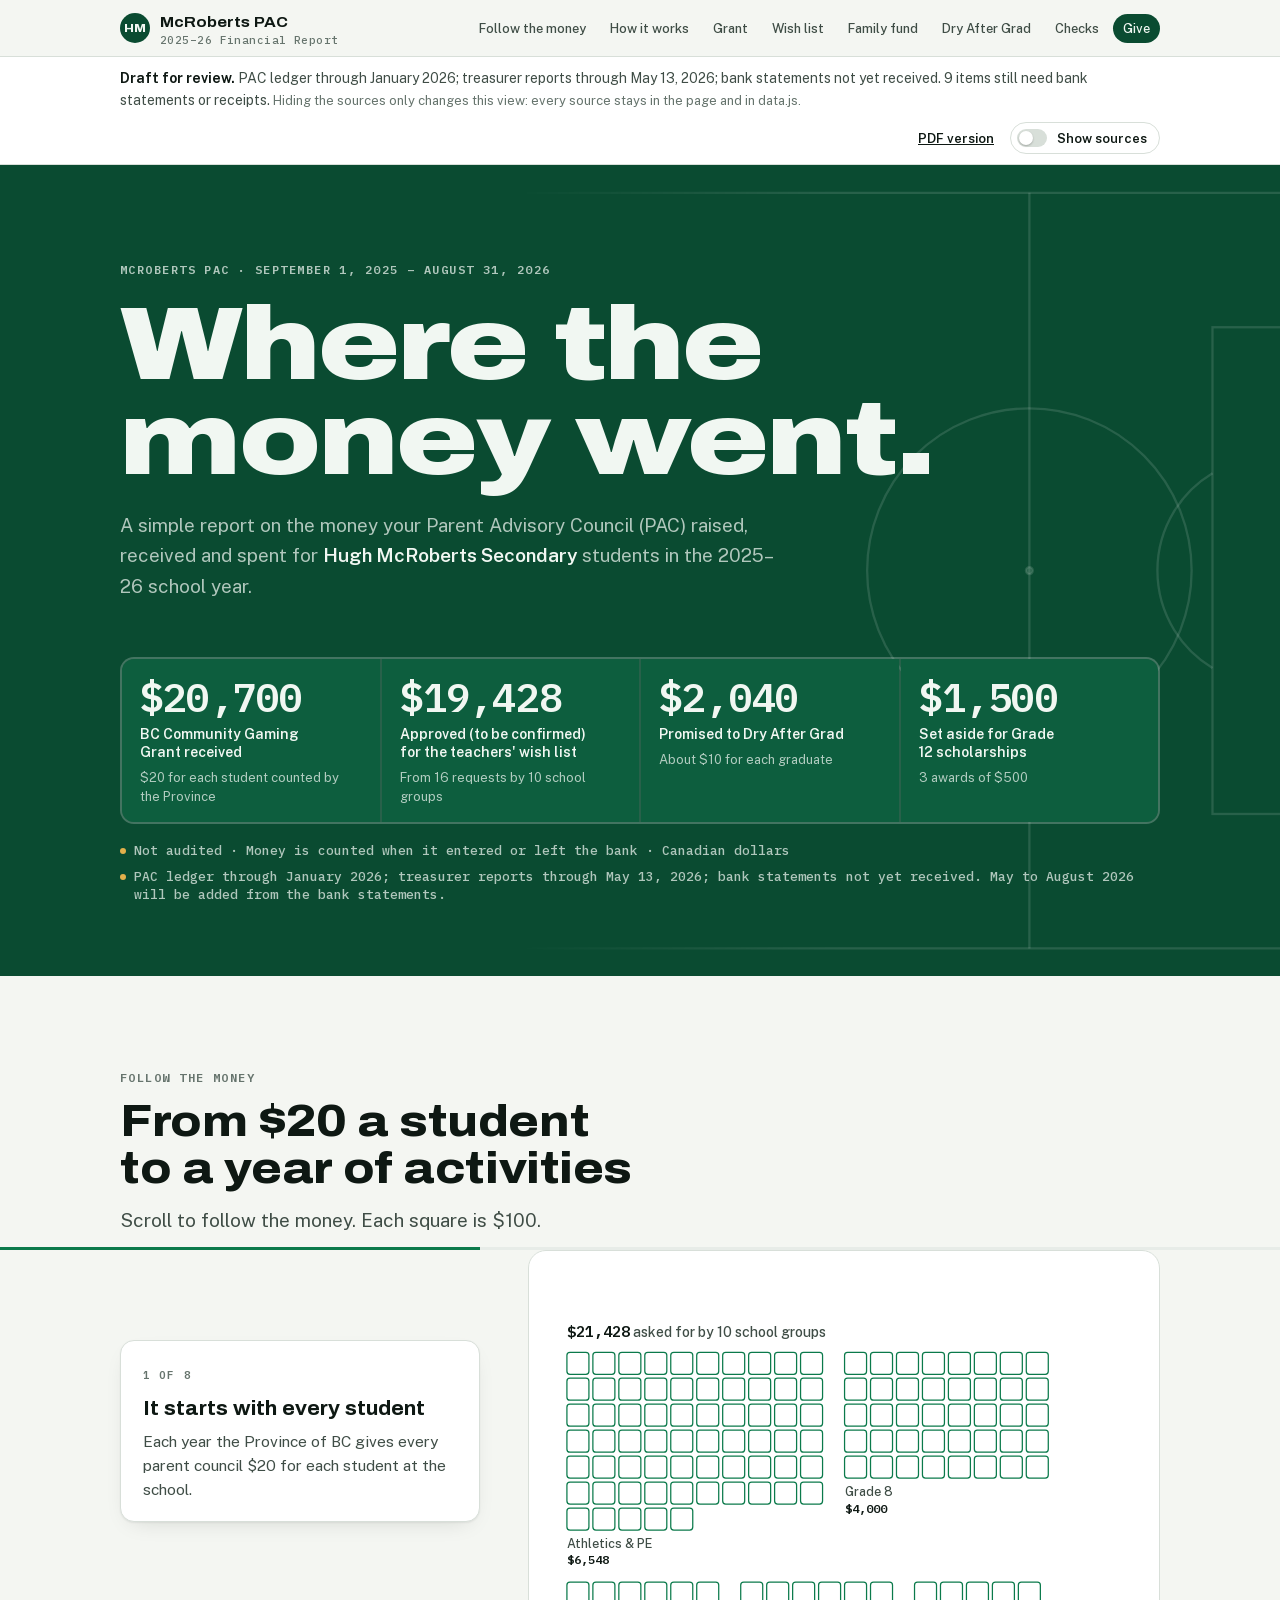
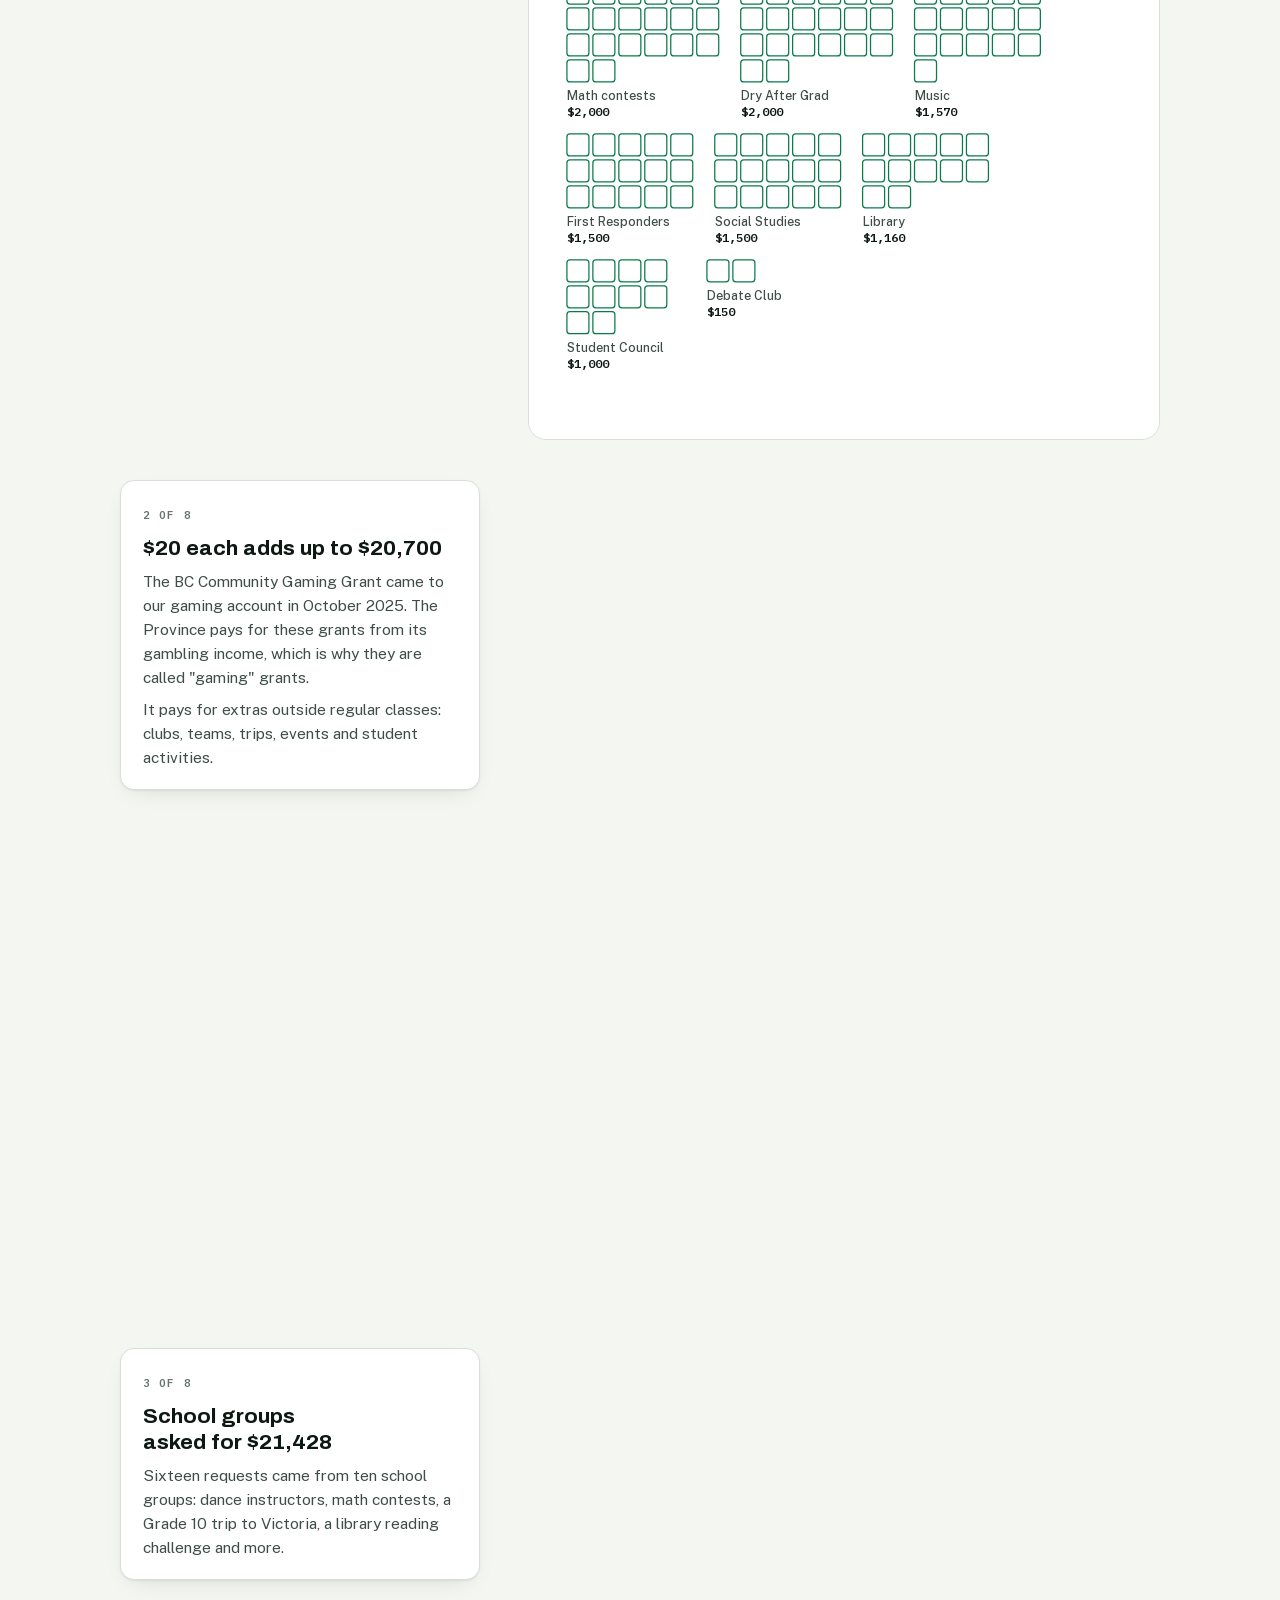
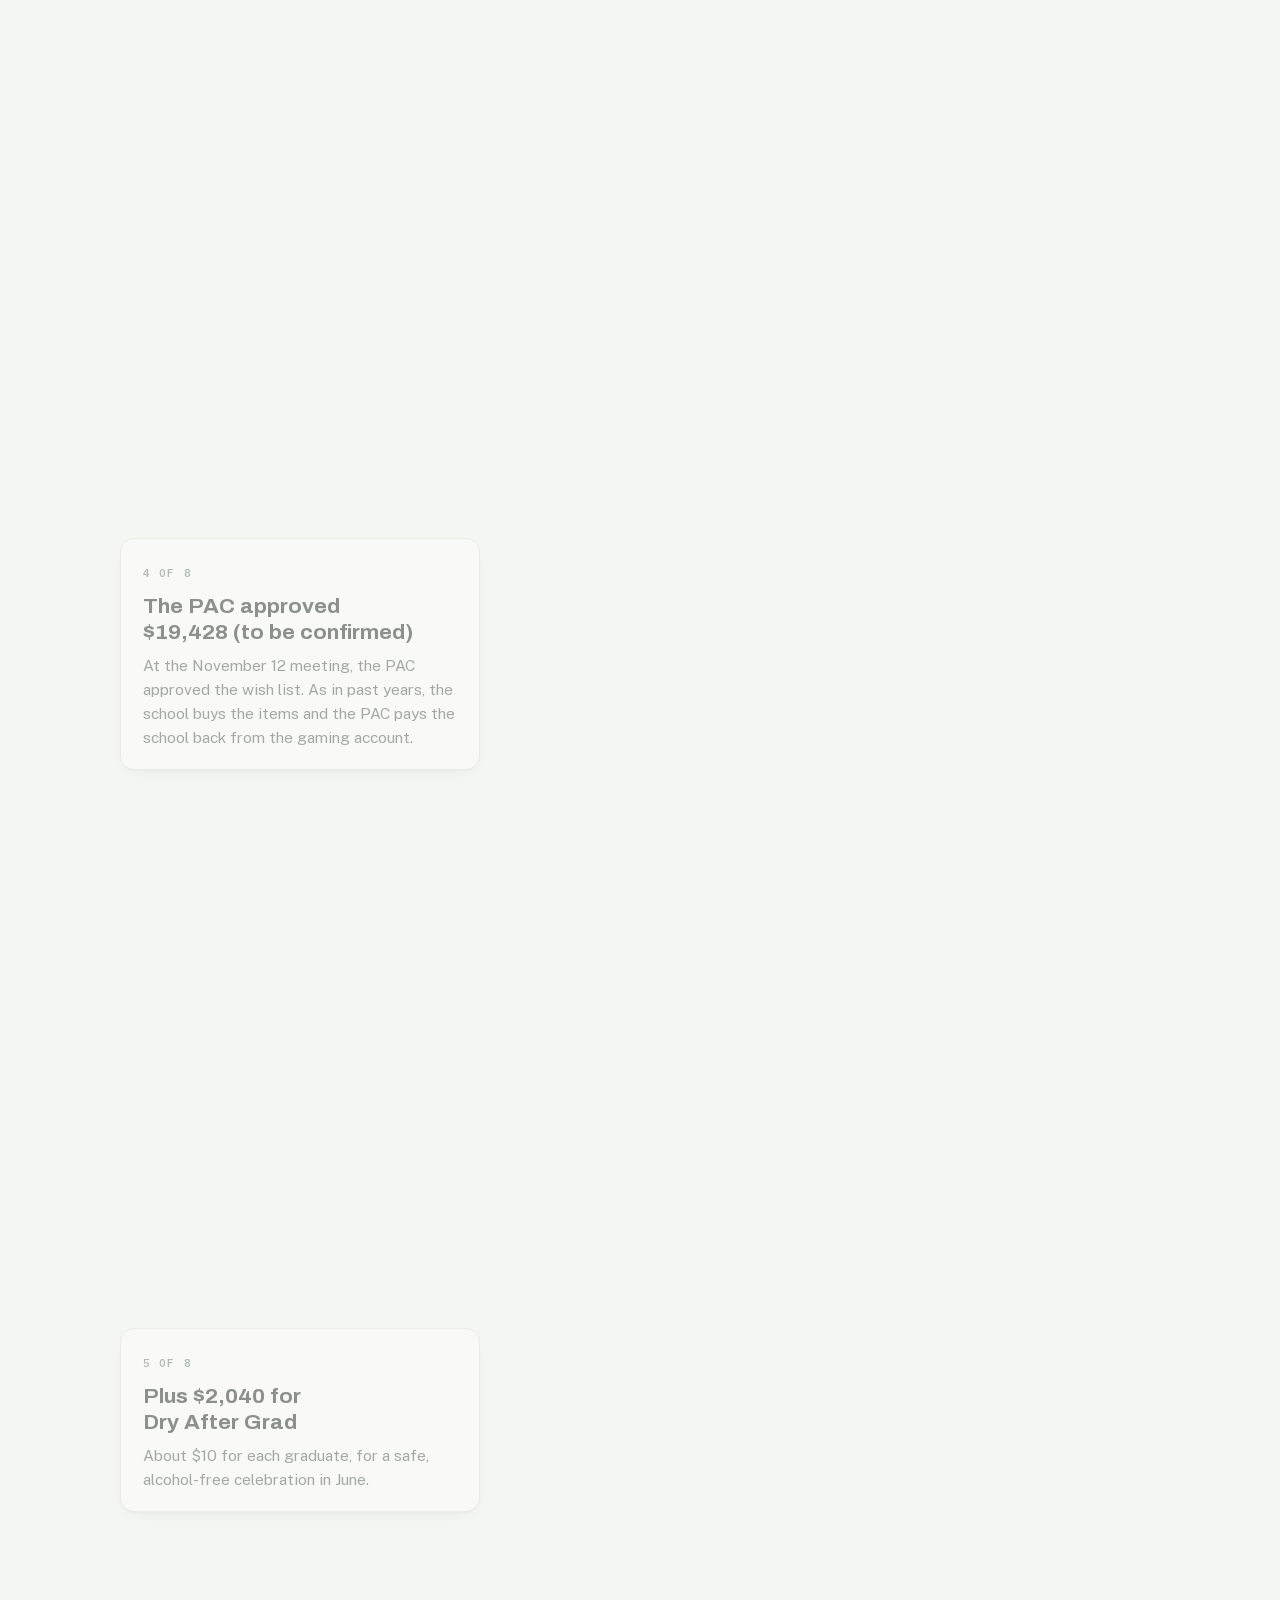
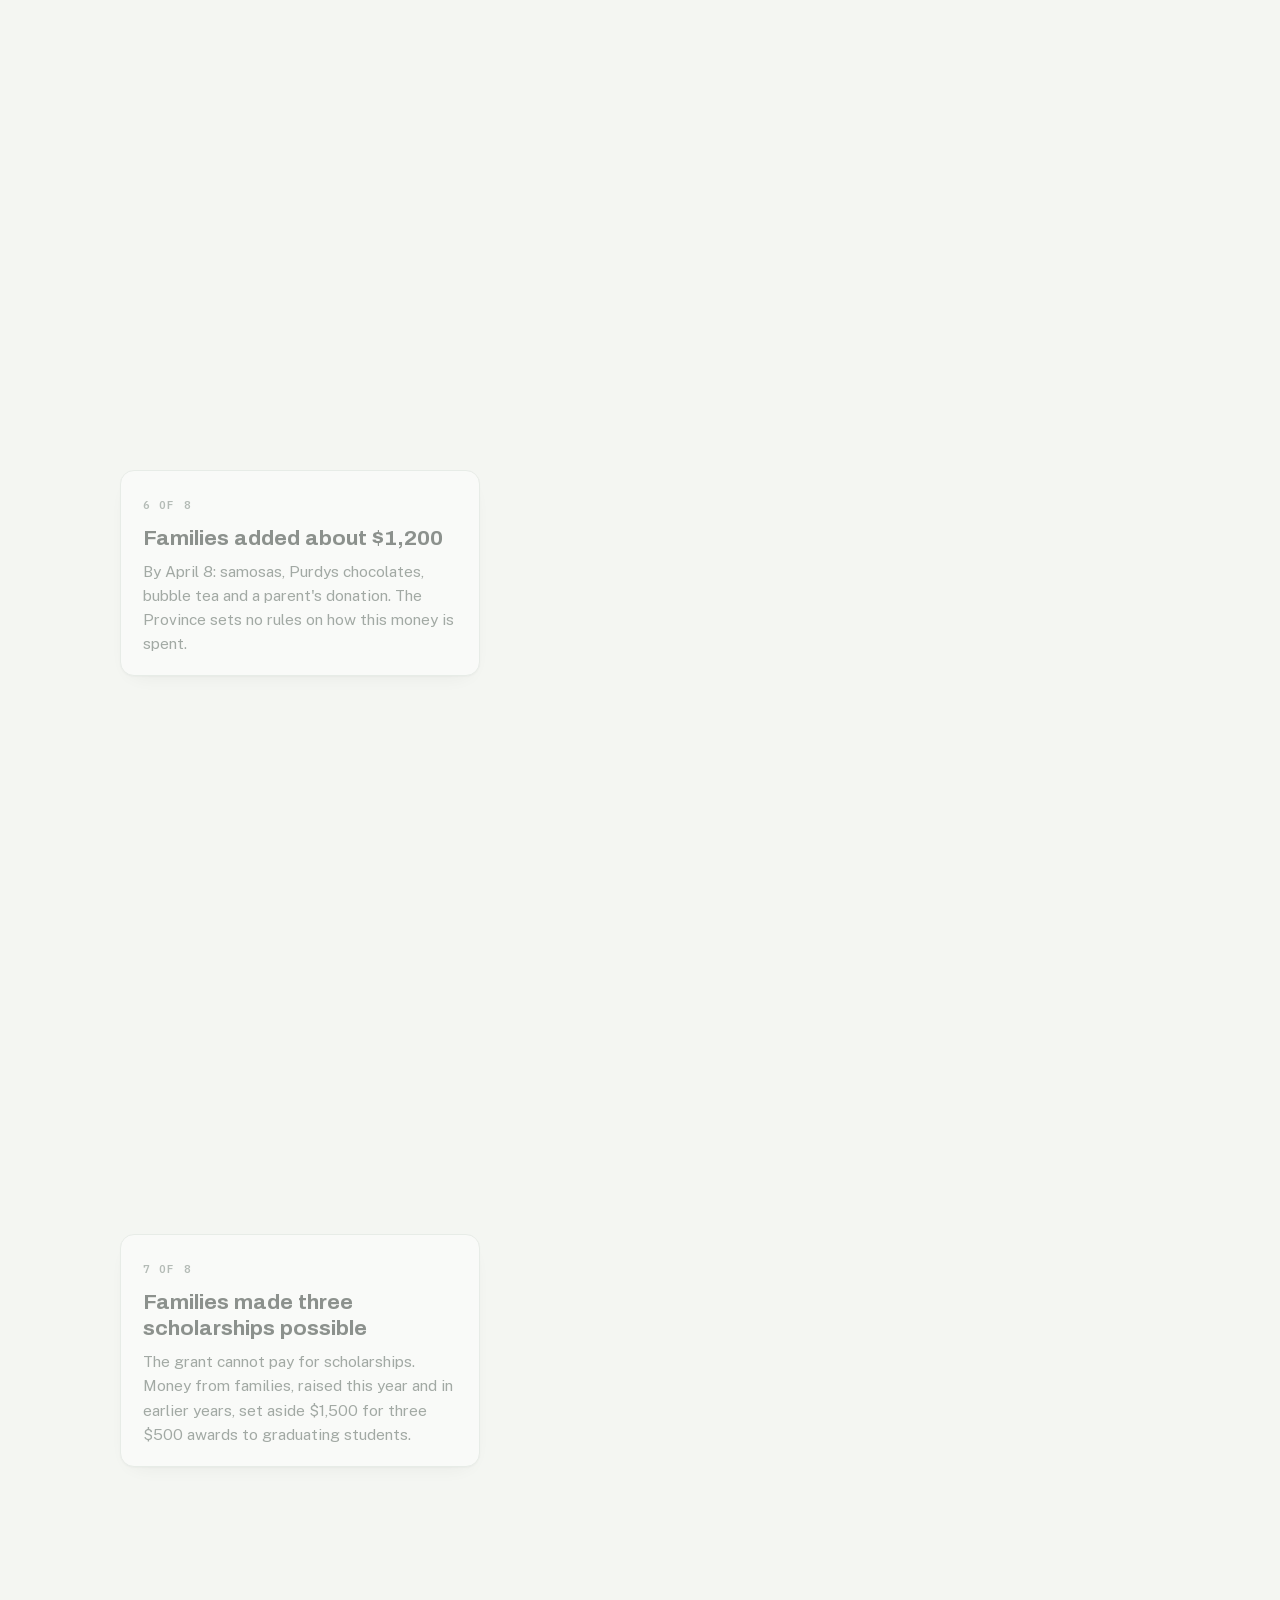
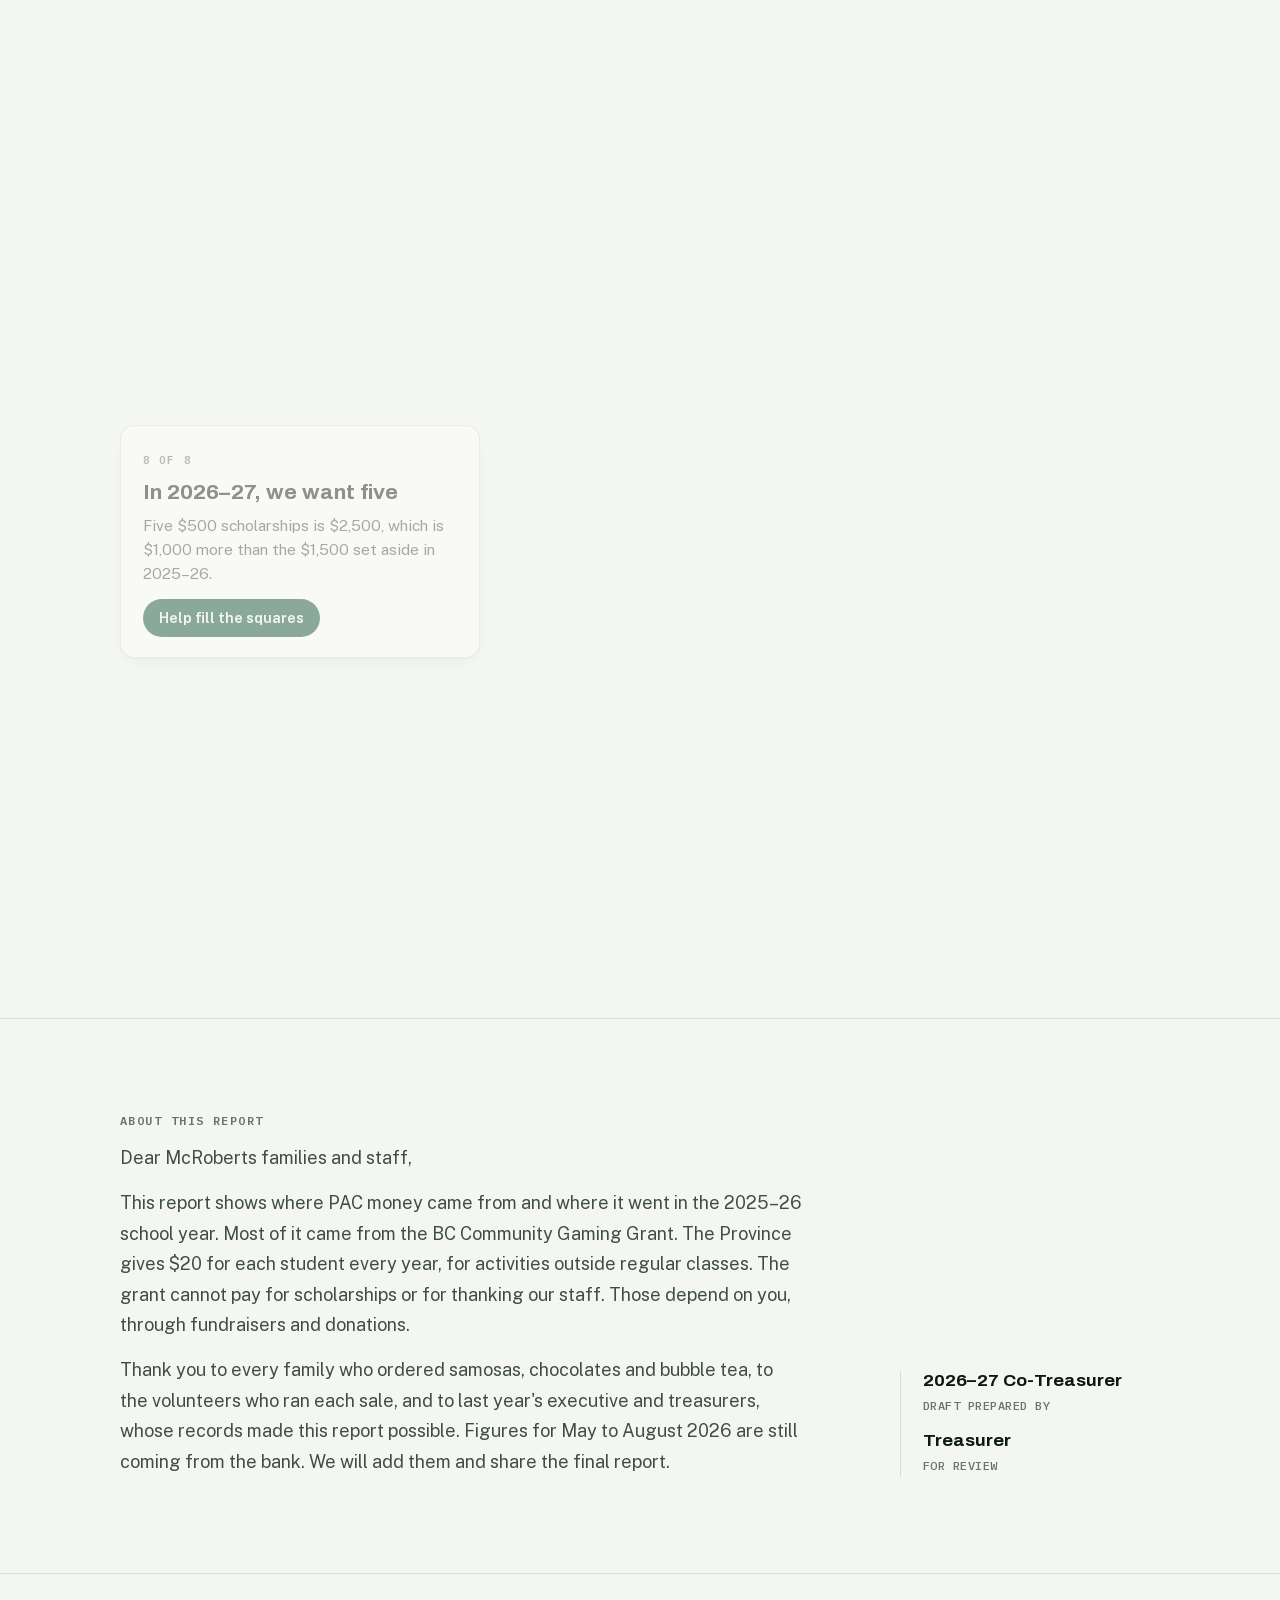
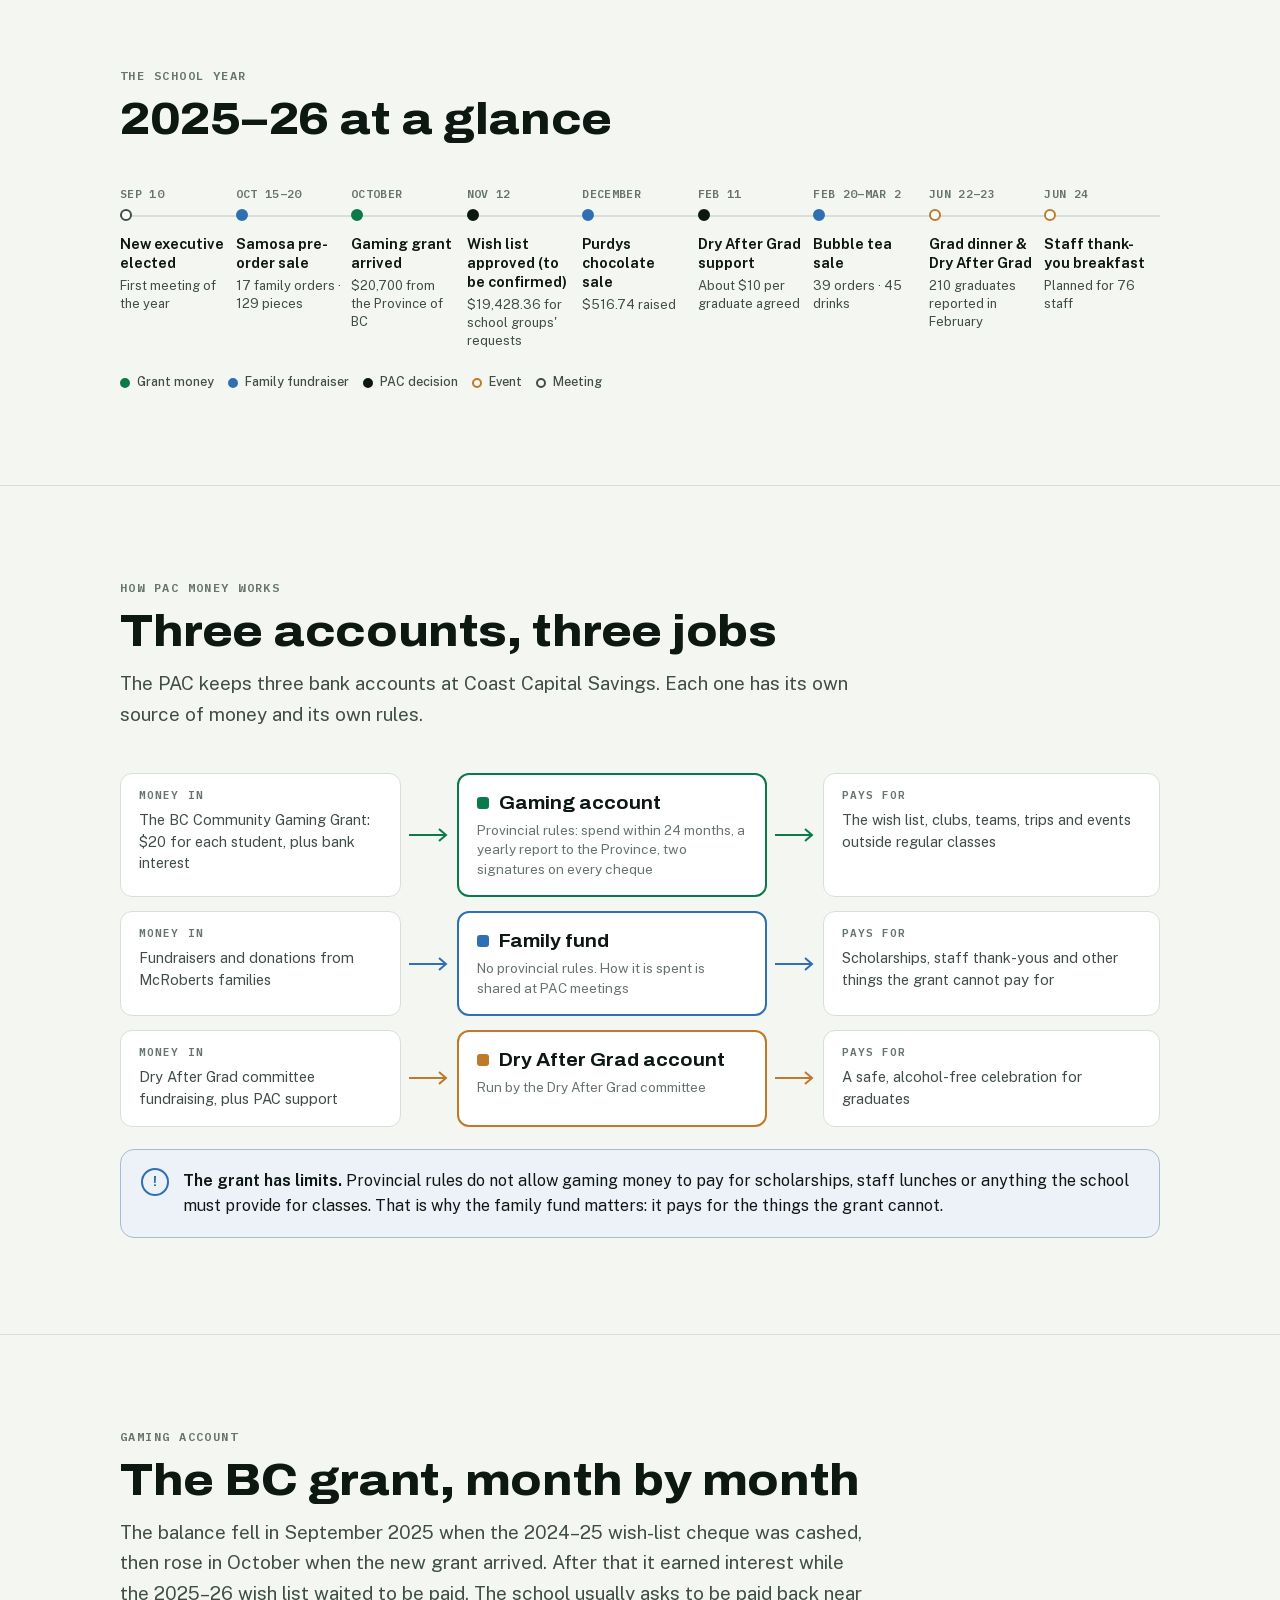
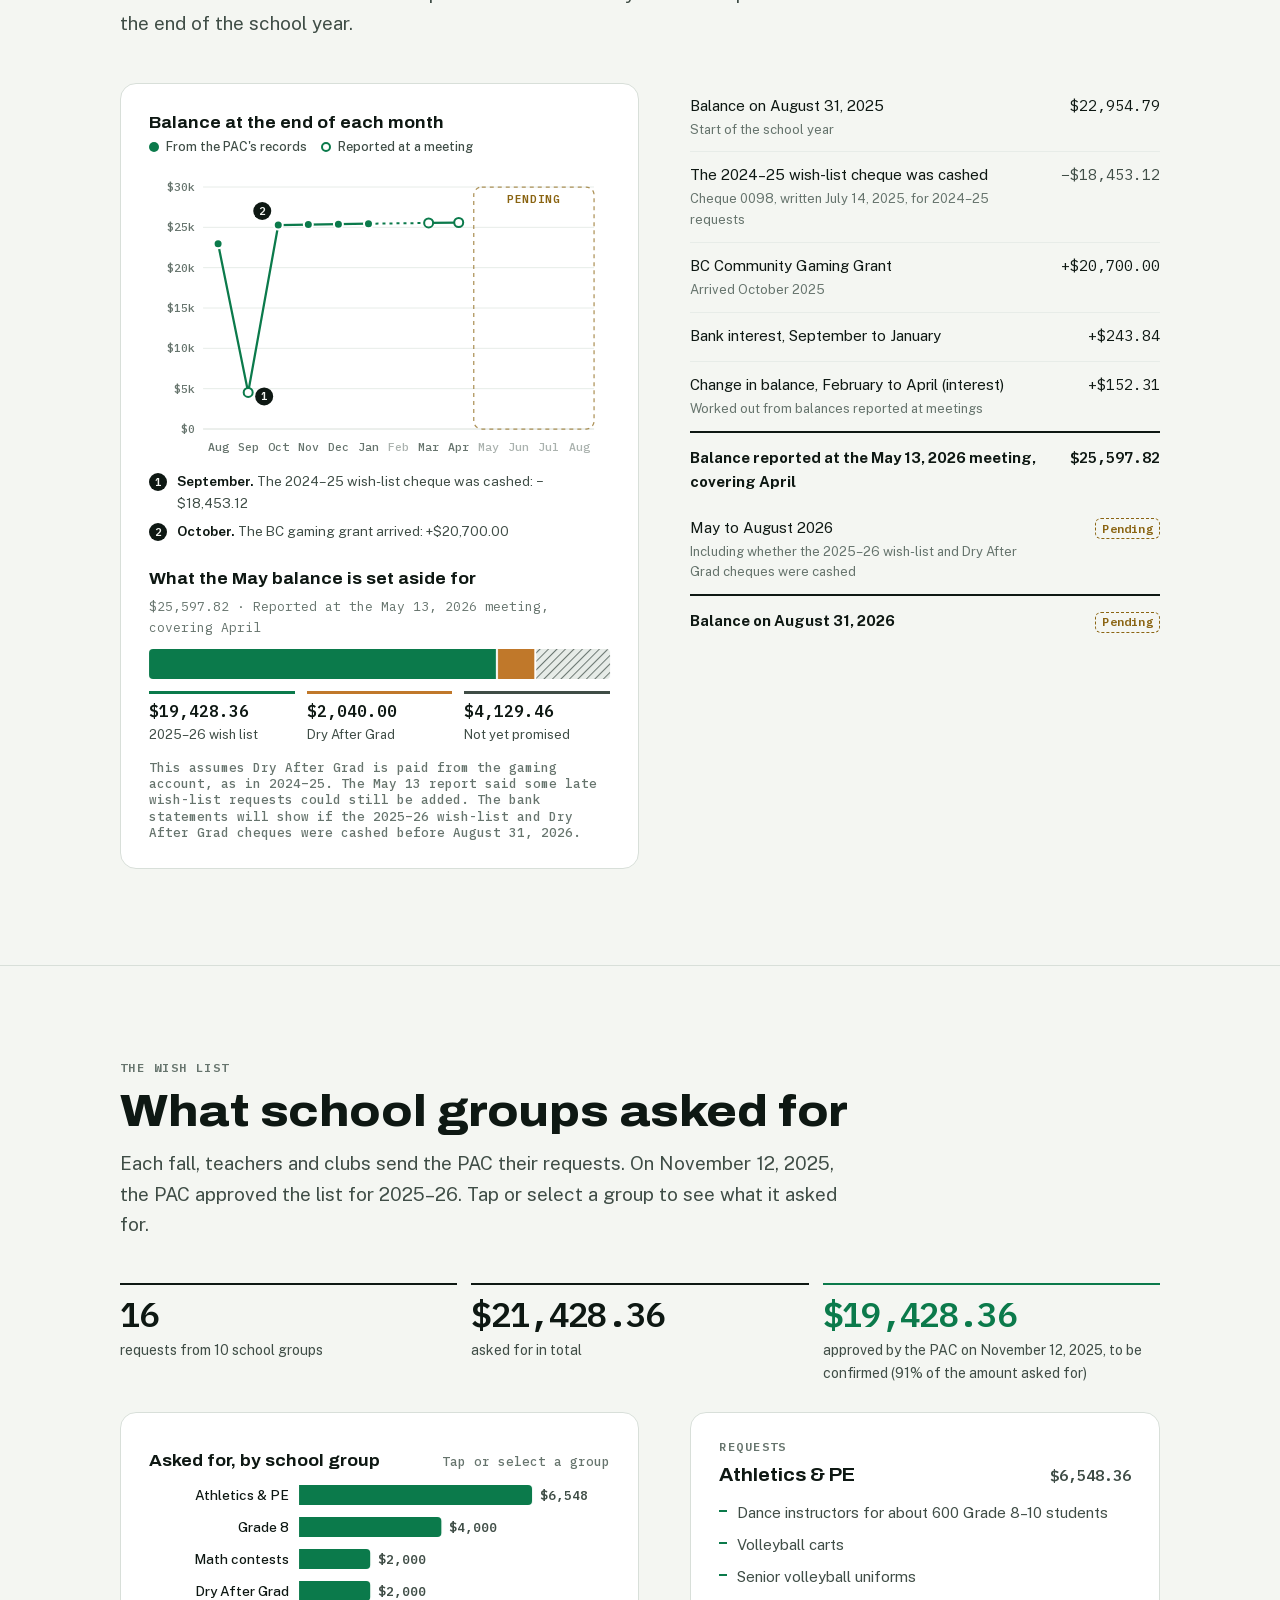
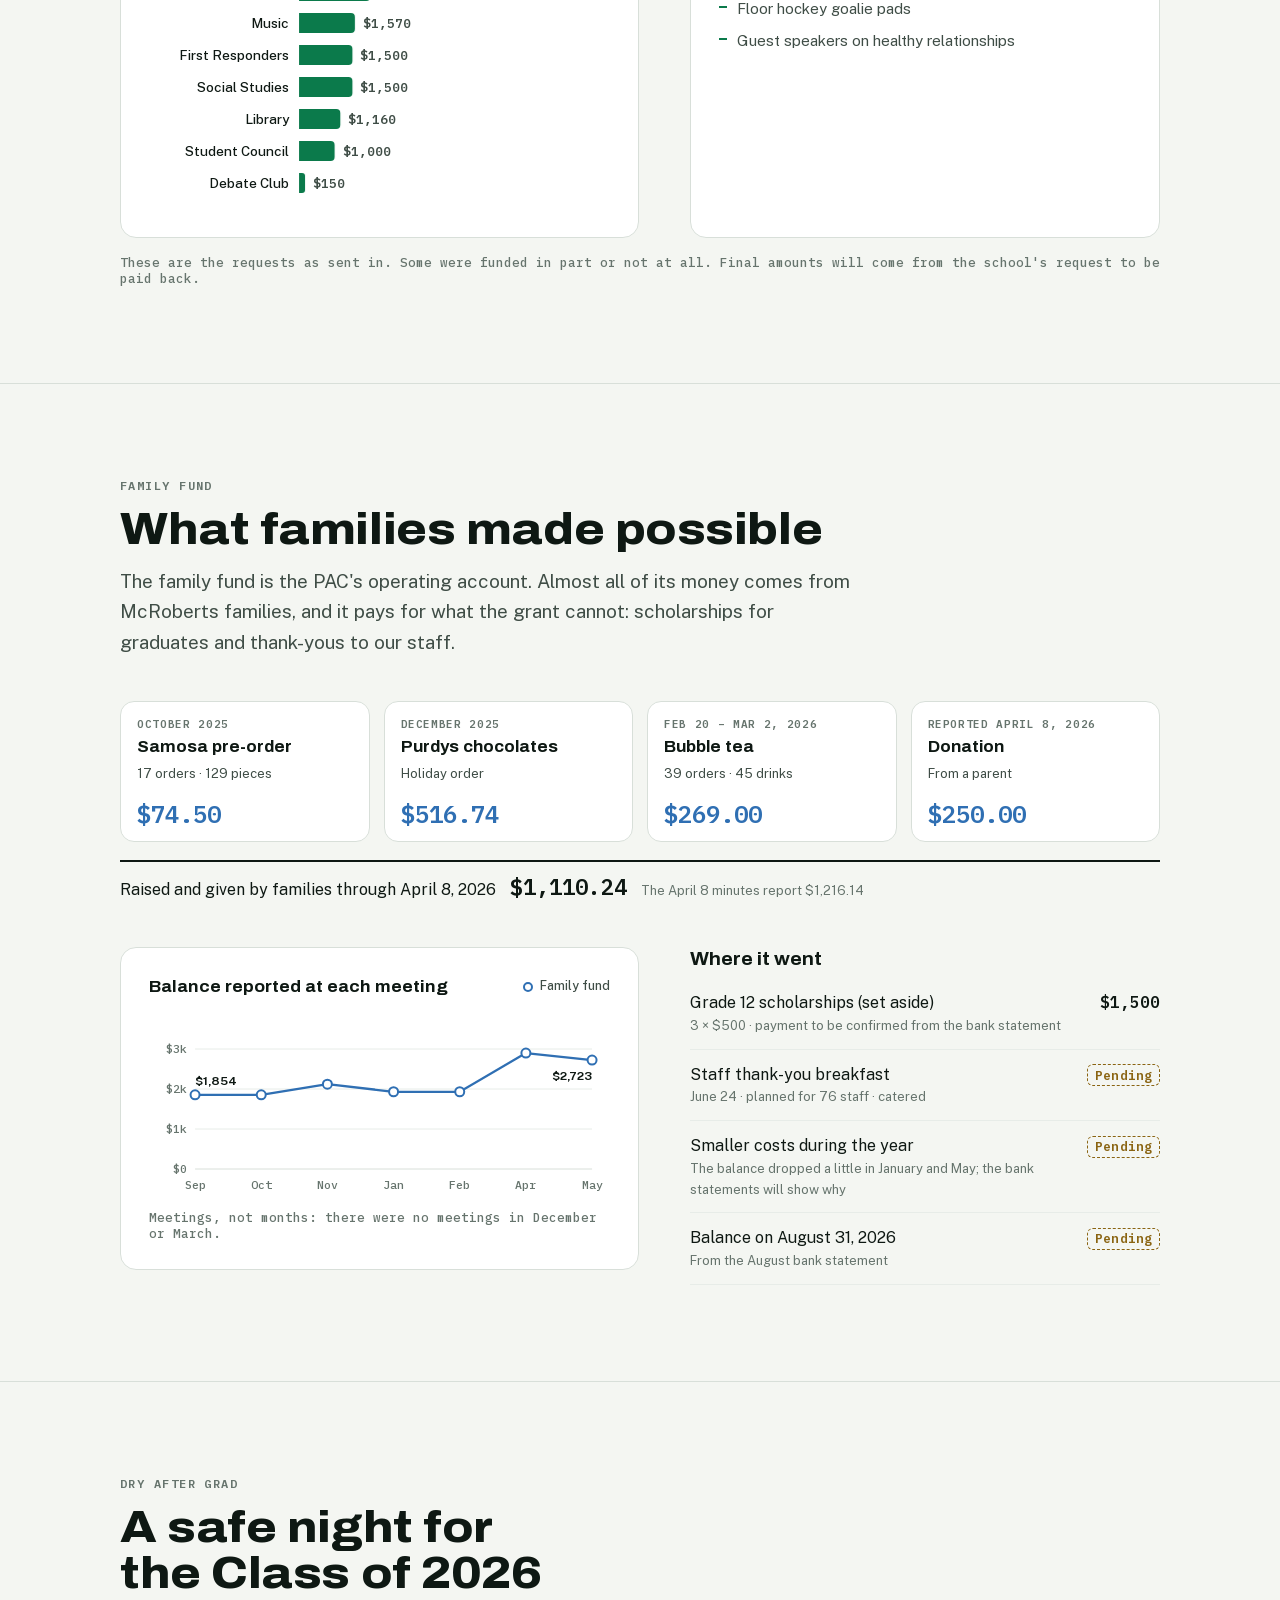
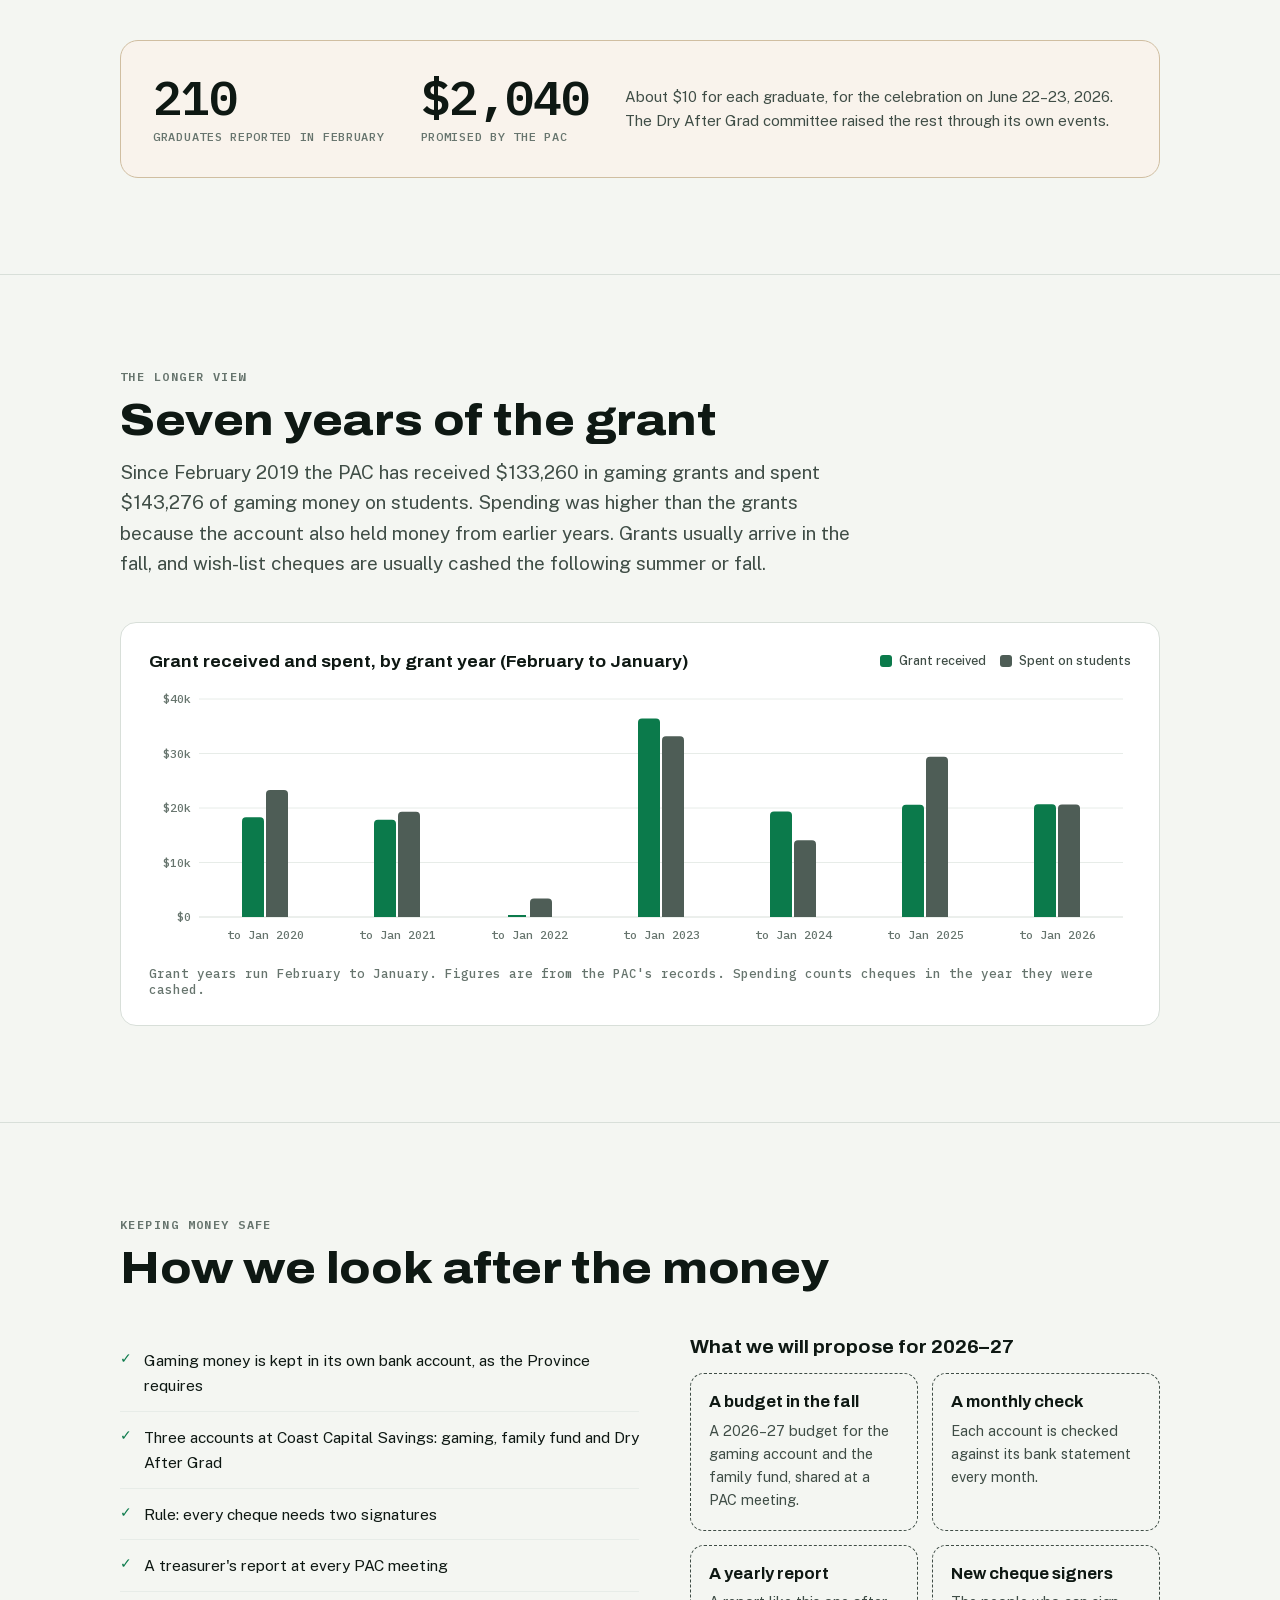
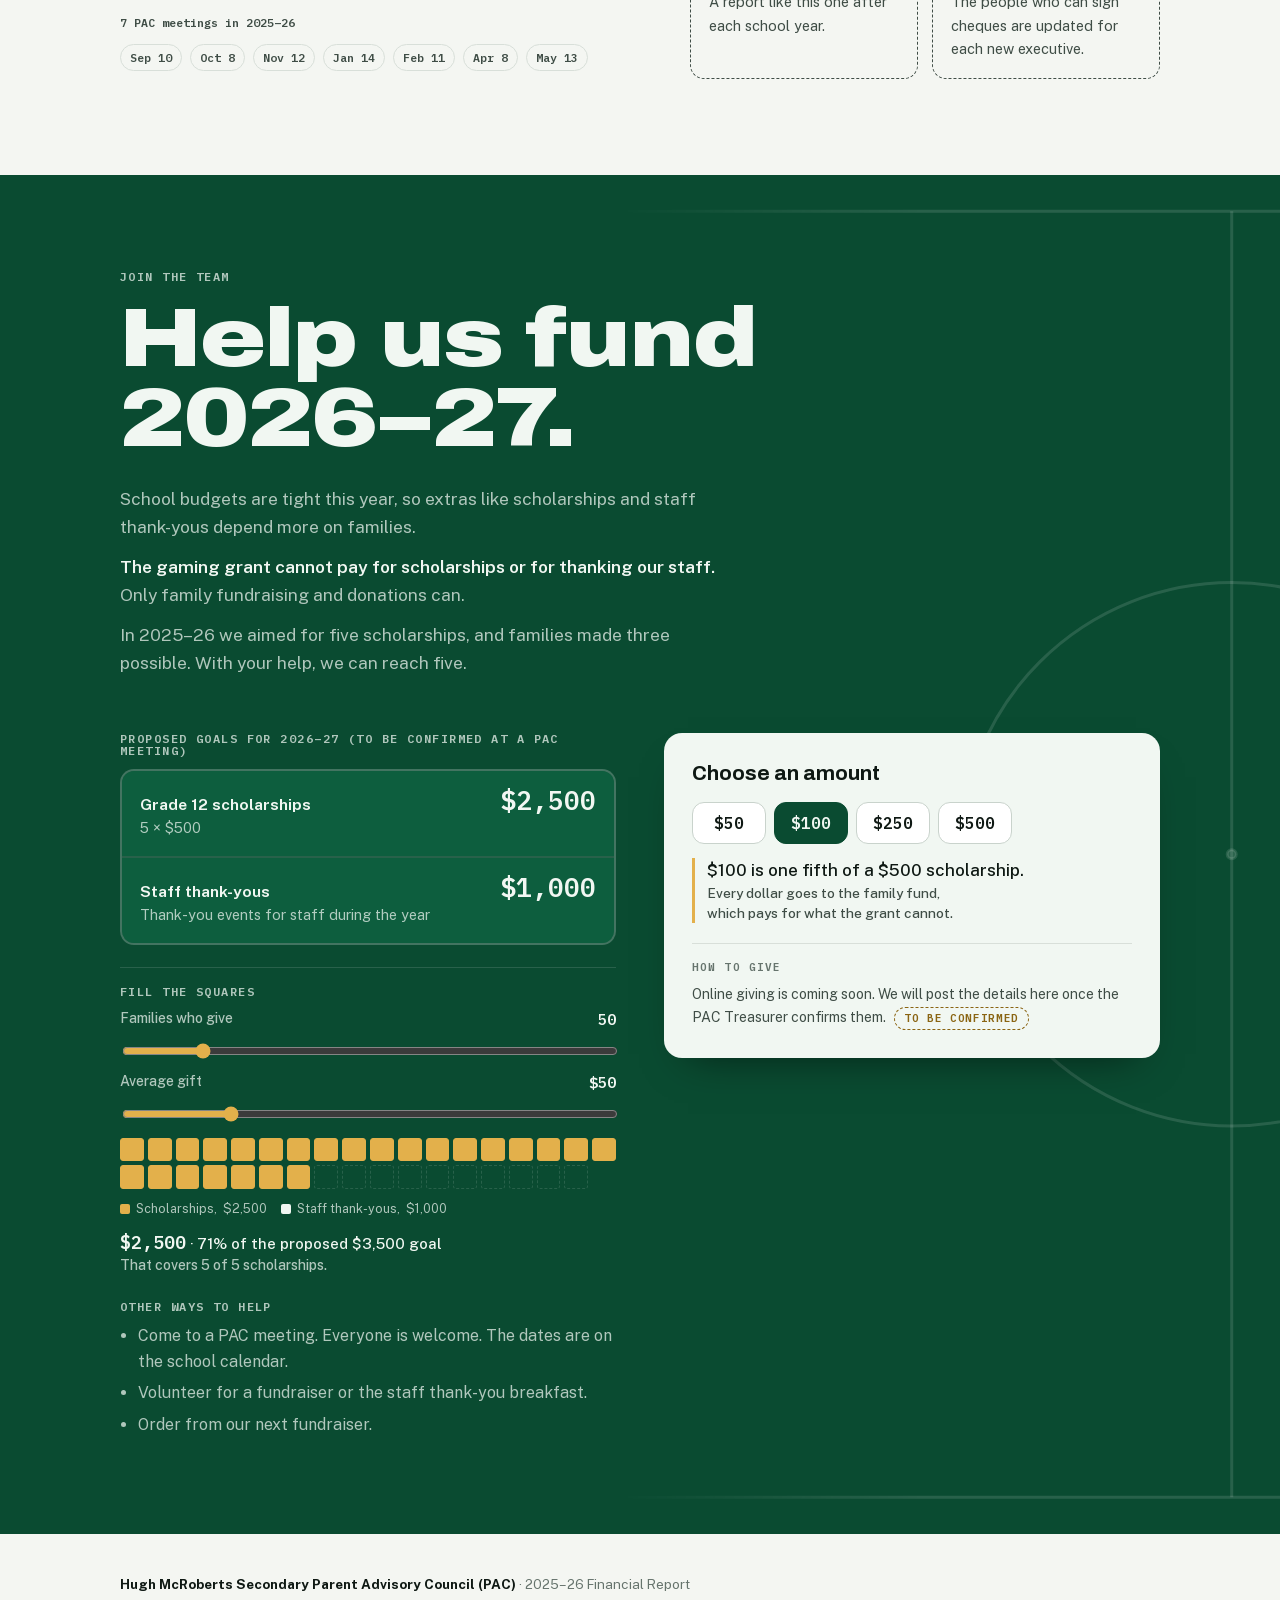
==== index.html @ e7512261 "chore: initial commit Co-Authored-By: Claude Opus 5.5 <noreply@anthropic.com>" ====
<!doctype html>
<html lang="en">
<head>
<meta charset="utf-8">
<meta name="viewport" content="width=device-width, initial-scale=1, viewport-fit=cover">
<title>McRoberts PAC 2025–26 Financial Report</title>
<meta name="description" content="Where PAC money came from and where it went in the 2025–26 school year at Hugh McRoberts Secondary.">
<meta name="robots" content="noindex, nofollow">
<meta name="theme-color" content="#0A4B31">
<link rel="stylesheet" href="fonts/fonts.css">
<style>
:root{
  --paper:#F4F6F2; --surface:#FFFFFF; --ink:#0E1813; --ink-2:#3F4D46; --muted:#66746D; --rule:#D8DFD9; --rule-2:#E7ECE8;
  --pitch:#0A4B31; --pitch-2:#0D5E3E; --pitch-3:#127049; --chalk:#F1F7F2; --chalk-dim:rgba(241,247,242,.72); --chalk-line:rgba(241,247,242,.13);
  --gaming:#0B7A4B; --operating:#2F6FB3; --dag:#C0782A; --spent:#4E5D56;
  --gold:#E3B04B; --gold-ink:#231A05;
  --ok:#0B7A4B; --warn:#8A6412;
  --shadow:0 1px 2px rgba(14,24,19,.06),0 8px 24px -12px rgba(14,24,19,.18);
  --f-display:"Archivo","Arial Narrow",system-ui,sans-serif;
  --f-body:"Public Sans",system-ui,-apple-system,"Segoe UI",sans-serif;
  --f-mono:"IBM Plex Mono",ui-monospace,"SF Mono",Menlo,monospace;
  --max:1120px;
  --card-bg:#F1F7F2; --card-surface:#FFFFFF; --card-ink:#0E1813; --card-ink-2:#3F4D46; --card-muted:#66746D; --card-rule:#D8DFD9; --card-line:#C9D3CC; --card-field:#F1F4F1; --card-accent:#0A4B31; --card-warn:#8A6412;
  color-scheme:light;
}
@media (prefers-color-scheme:dark){
  :root:not([data-theme="light"]){
    --paper:#0B120F; --surface:#111A16; --ink:#E5EDE8; --ink-2:#B3C1B9; --muted:#8A9891; --rule:#24312A; --rule-2:#1B2621;
    --pitch:#08301F; --pitch-2:#0B3D28; --pitch-3:#0F4D33; --chalk:#EAF3EC; --chalk-dim:rgba(234,243,236,.7); --chalk-line:rgba(234,243,236,.11);
    --gaming:#2FA06C; --operating:#5C8FE0; --dag:#D9703A; --spent:#94A39B;
    --gold:#E9BD5E; --ok:#3DB37C; --warn:#E0B454;
    --shadow:0 1px 2px rgba(0,0,0,.4),0 10px 28px -12px rgba(0,0,0,.6);
    color-scheme:dark;
  }
}
:root[data-theme="dark"]{
  --paper:#0B120F; --surface:#111A16; --ink:#E5EDE8; --ink-2:#B3C1B9; --muted:#8A9891; --rule:#24312A; --rule-2:#1B2621;
  --pitch:#08301F; --pitch-2:#0B3D28; --pitch-3:#0F4D33; --chalk:#EAF3EC; --chalk-dim:rgba(234,243,236,.7); --chalk-line:rgba(234,243,236,.11);
  --gaming:#2FA06C; --operating:#5C8FE0; --dag:#D9703A; --spent:#94A39B;
  --gold:#E9BD5E; --ok:#3DB37C; --warn:#E0B454;
  --shadow:0 1px 2px rgba(0,0,0,.4),0 10px 28px -12px rgba(0,0,0,.6);
  color-scheme:dark;
}
*{box-sizing:border-box}
body{background:var(--paper);color:var(--ink);font:400 16px/1.6 var(--f-body);-webkit-font-smoothing:antialiased;margin:0}
a{color:inherit}
.wrap{max-width:var(--max);margin:0 auto;padding-inline:clamp(16px,4vw,40px)}
.num,.mono{font-family:var(--f-mono);font-variant-numeric:tabular-nums}
h1,h2,h3{font-family:var(--f-display);text-wrap:balance;margin:0}
h2{font-size:clamp(28px,4.2vw,44px);font-weight:800;font-stretch:112%;letter-spacing:-.01em;line-height:1.05}
h3{font-size:19px;font-weight:700;font-stretch:104%;line-height:1.25}
p{margin:0}
.eyebrow{font:600 12px/1 var(--f-mono);letter-spacing:.12em;text-transform:uppercase;color:var(--muted)}
.lede{font-size:clamp(17px,1.6vw,19px);line-height:1.6;color:var(--ink-2);max-width:62ch}
:focus-visible{outline:2px solid var(--gold);outline-offset:3px;border-radius:4px}

/* top bar */
.bar{position:sticky;top:env(safe-area-inset-top,0px);z-index:20;background:color-mix(in srgb,var(--paper) 88%,transparent);backdrop-filter:saturate(1.4) blur(10px);-webkit-backdrop-filter:saturate(1.4) blur(10px);border-bottom:1px solid var(--rule)}
.bar .wrap{display:flex;align-items:center;gap:18px;min-height:56px}
.mark{display:flex;align-items:center;gap:10px;text-decoration:none;flex:none}
.crest{width:30px;height:30px;border-radius:50%;background:var(--pitch);display:grid;place-items:center;color:var(--chalk);font:800 11px/1 var(--f-display);font-stretch:118%;letter-spacing:.02em}
.mark b{font:700 15px/1.1 var(--f-display);font-stretch:108%}
.mark .sub{display:block;font:500 11px/1.2 var(--f-mono);color:var(--muted);letter-spacing:.04em}
.nav{display:flex;gap:4px;margin-left:auto;overflow-x:auto;scrollbar-width:none}
.nav::-webkit-scrollbar{display:none}
.nav a{font:500 13px/1 var(--f-body);text-decoration:none;color:var(--ink-2);padding:8px 10px;border-radius:999px;white-space:nowrap}
.nav a:hover{background:var(--rule-2);color:var(--ink)}
.nav a.nav-give{background:var(--pitch);color:var(--chalk)}
.nav a.nav-give:hover{background:var(--pitch-2)}
@media (max-width:860px){.nav a:not(.nav-give){display:none}}

/* draft strip */
.draft{border-bottom:1px solid var(--rule);background:var(--surface)}
.draft .wrap{display:flex;flex-wrap:wrap;align-items:center;gap:10px 16px;padding-block:10px;font-size:14px;color:var(--ink-2)}
.draft b{color:var(--ink);font-weight:650}
.draft .hide-note{color:var(--muted);font-size:13px}
.pdflink{margin-left:auto;font:600 13px/1 var(--f-body);color:var(--ink);white-space:nowrap}
.pdflink+.switch{margin-left:0}
.switch{margin-left:auto;display:inline-flex;align-items:center;gap:10px;cursor:pointer;font:600 13px/1 var(--f-body);color:var(--ink);background:none;border:1px solid var(--rule);border-radius:999px;padding:6px 12px 6px 6px}
.switch i{width:30px;height:18px;border-radius:999px;background:var(--rule);position:relative;transition:background .2s}
.switch i::after{content:"";position:absolute;top:2px;left:2px;width:14px;height:14px;border-radius:50%;background:var(--surface);box-shadow:0 1px 2px rgba(0,0,0,.25);transition:transform .2s}
.switch[aria-pressed="true"] i{background:var(--gaming)}
.switch[aria-pressed="true"] i::after{transform:translateX(12px)}

/* status chips (only in review mode, pending always) */
.st{display:none;align-items:center;gap:5px;font:600 10.5px/1 var(--f-mono);letter-spacing:.06em;text-transform:uppercase;padding:4px 7px;border-radius:999px;border:1px solid currentColor;vertical-align:middle;white-space:nowrap;margin-left:6px;cursor:help}
.review .st{display:inline-flex}
.st.confirmed{color:var(--ok)} .st.reported{color:var(--operating)} .st.derived{color:var(--ink-2)}
.st.pending{display:inline-flex;color:var(--warn);border-style:dashed}
.st::before{content:"";width:6px;height:6px;border-radius:50%;background:currentColor}
.st.reported::before{background:transparent;border:1.5px solid currentColor;width:5px;height:5px}
.st.pending::before{background:transparent;border:1.5px dashed currentColor;width:5px;height:5px}
.pend{display:inline-block;font:600 .8em/1.2 var(--f-mono);color:var(--warn);border:1.5px dashed currentColor;border-radius:6px;padding:.18em .5em;letter-spacing:.02em}

/* hero */
.hero{position:relative;background:var(--pitch);color:var(--chalk);overflow:hidden;isolation:isolate}
.hero .lines{position:absolute;inset:0;z-index:-1}
.pitch-lines{width:100%;height:100%}
.pitch-lines *{fill:none;stroke:var(--chalk-line);stroke-width:2}
.pitch-lines .spot{fill:var(--chalk-line)}
.hero .wrap{padding-block:clamp(48px,8vw,96px) clamp(40px,6vw,72px)}
.hero .eyebrow{color:var(--chalk-dim)}
.hero h1{font-size:clamp(44px,8.4vw,104px);font-weight:900;font-stretch:120%;line-height:.92;letter-spacing:-.02em;margin:18px 0 22px;max-width:12ch}
.hero .lede{color:var(--chalk-dim);max-width:56ch}
.hero .lede strong{color:var(--chalk);font-weight:600}
.board{margin-top:clamp(32px,5vw,56px);display:grid;grid-template-columns:repeat(4,minmax(0,1fr));gap:2px;background:var(--chalk-line);border:2px solid var(--chalk-line);border-radius:14px;overflow:hidden}
.board > div{background:var(--pitch-2);padding:18px 18px 16px;display:flex;flex-direction:column;gap:8px;min-width:0}
.board .fig{font:600 clamp(26px,3.4vw,40px)/1 var(--f-mono);letter-spacing:-.02em;color:var(--chalk);font-variant-numeric:tabular-nums}
.board .lab{font:600 14px/1.3 var(--f-body);color:var(--chalk);display:flex;flex-wrap:wrap;align-items:center;gap:4px 6px;text-wrap:balance}
.board .st{margin-left:0}
.board .sub{font:400 13px/1.4 var(--f-body);color:var(--chalk-dim)}
.board .st{border-color:currentColor;color:var(--chalk)}
@media (max-width:900px){.board{grid-template-columns:repeat(2,minmax(0,1fr))}}
@media (max-width:440px){.board{grid-template-columns:1fr}}
.coverage{margin-top:18px;display:flex;flex-wrap:wrap;gap:8px 14px;font:500 13px/1.4 var(--f-mono);color:var(--chalk-dim)}
.coverage span{display:inline-flex;align-items:flex-start;gap:8px}
.coverage span::before{content:"";flex:none;width:6px;height:6px;border-radius:50%;background:var(--gold);margin-top:.45em}
.hero .eyebrow{line-height:1.45}

/* sections */
section{padding-block:clamp(56px,8vw,96px)}
section + section{border-top:1px solid var(--rule)}
.sec-head{display:grid;grid-template-columns:minmax(0,1fr);gap:14px;margin-bottom:clamp(28px,4vw,44px);max-width:760px}
.two{display:grid;grid-template-columns:minmax(0,1.05fr) minmax(0,.95fr);gap:clamp(24px,4vw,56px);align-items:start}
@media (max-width:900px){.two{grid-template-columns:1fr}}
.panel{background:var(--surface);border:1px solid var(--rule);border-radius:16px;padding:clamp(18px,2.4vw,28px)}

/* letter */
.letter{display:grid;grid-template-columns:minmax(0,1fr) 260px;gap:clamp(24px,5vw,72px);align-items:end}
.letter p:not(.eyebrow){font-size:18px;line-height:1.7;color:var(--ink-2);max-width:62ch}
.letter p:not(.eyebrow) + p{margin-top:14px}
.sign{display:grid;gap:14px;border-left:1px solid var(--rule);padding-left:22px}
.sign b{display:block;font:700 17px/1.2 var(--f-display);font-stretch:106%}
.sign span{font:500 12px/1.3 var(--f-mono);color:var(--muted);letter-spacing:.04em;text-transform:uppercase}
@media (max-width:760px){.letter{grid-template-columns:1fr}.sign{border-left:0;padding-left:0;border-top:1px solid var(--rule);padding-top:18px}}

/* fixtures timeline */
.fixtures{position:relative;display:grid;grid-template-columns:repeat(9,minmax(0,1fr));gap:0;margin-top:8px}
.fixtures::before{content:"";position:absolute;left:0;right:0;top:28px;height:2px;background:var(--rule)}
.fx{position:relative;padding:0 10px 0 0}
.fx .dot{width:12px;height:12px;border-radius:50%;background:var(--surface);border:2px solid var(--ink-2);margin:9px 0 14px;position:relative}
.fx.money .dot{background:var(--gaming);border-color:var(--gaming)}
.fx.fundraiser .dot{background:var(--operating);border-color:var(--operating)}
.fx.decision .dot{background:var(--ink);border-color:var(--ink)}
.fx.event .dot{border-color:var(--dag)}
.fx .when{font:600 11.5px/1.2 var(--f-mono);color:var(--muted);letter-spacing:.03em;text-transform:uppercase;white-space:nowrap}
.fx .what{font:650 14.5px/1.3 var(--f-body);margin-top:6px}
.fx .det{font:400 13px/1.4 var(--f-body);color:var(--ink-2);margin-top:4px}
.fx-legend{display:flex;flex-wrap:wrap;gap:14px;margin-top:26px;font:500 12.5px/1 var(--f-body);color:var(--ink-2)}
.fx-legend span{display:inline-flex;align-items:center;gap:7px}
.fx-legend i{width:10px;height:10px;border-radius:50%;border:2px solid}
@media (max-width:1100px){
  .fixtures{grid-template-columns:1fr;gap:18px;padding-left:22px}
  .fixtures::before{left:5px;right:auto;top:6px;bottom:6px;width:2px;height:auto}
  .fx{display:grid;grid-template-columns:auto 1fr;column-gap:12px}
  .fx .dot{position:absolute;left:-22px;top:0;margin:4px 0 0}
  .fx .when{grid-column:1/-1}
}

/* money map */
.map{display:grid;gap:14px}
.acct{display:grid;grid-template-columns:minmax(0,1fr) 56px minmax(0,1.1fr) 56px minmax(0,1.2fr);align-items:stretch;gap:0}
.acct > div{padding:16px 18px;border-radius:12px;border:1px solid var(--rule);background:var(--surface)}
.acct .from,.acct .to{font-size:14.5px;color:var(--ink-2);line-height:1.5}
.acct .who{position:relative;border:2px solid var(--c);}
.acct .who h3{display:flex;align-items:center;gap:10px}
.acct .who h3::before{content:"";width:12px;height:12px;border-radius:3px;background:var(--c);flex:none}
.acct .who p{font-size:13.5px;color:var(--muted);margin-top:6px;line-height:1.45}
.acct .arrow{display:grid;place-items:center;border:0!important;background:none!important;padding:0!important}
.acct .arrow svg{width:40px;height:14px;overflow:visible}
.acct .arrow path{fill:none;stroke:var(--c);stroke-width:2}
.acct .lbl{display:block;font:600 11px/1 var(--f-mono);letter-spacing:.1em;text-transform:uppercase;color:var(--muted);margin-bottom:8px}
.gaming-c{--c:var(--gaming)} .operating-c{--c:var(--operating)} .dag-c{--c:var(--dag)}
@media (max-width:820px){.map{gap:32px}.acct + .acct{padding-top:24px;border-top:1px solid var(--rule)}.acct{grid-template-columns:1fr;gap:8px}.acct .arrow{height:18px}.acct .arrow svg{transform:rotate(90deg);width:18px}}
.rule-note{margin-top:22px;display:flex;gap:14px;align-items:flex-start;padding:18px 20px;border-radius:14px;background:color-mix(in srgb,var(--operating) 9%,var(--surface));border:1px solid color-mix(in srgb,var(--operating) 30%,var(--rule))}
.rule-note b{font-weight:650}
.rule-note .ic{flex:none;width:28px;height:28px;border-radius:50%;border:2px solid var(--operating);display:grid;place-items:center;font:700 14px/1 var(--f-display);color:var(--operating)}

/* statement table */
.stmt{width:100%;border-collapse:collapse;font-size:15px}
.stmt td{padding:11px 0;border-bottom:1px solid var(--rule-2);vertical-align:top}
.stmt td:last-child{text-align:right;font-family:var(--f-mono);font-variant-numeric:tabular-nums;white-space:nowrap;padding-left:16px}
.stmt tr.sum td{border-top:2px solid var(--ink);border-bottom:0;font-weight:700;padding-top:13px}
.stmt .d{display:block;font-size:13px;color:var(--muted);margin-top:2px}
.neg{color:var(--ink-2)}
.chart-head{display:flex;flex-wrap:wrap;justify-content:space-between;align-items:baseline;gap:8px;margin-bottom:10px}
.chart-head h3{font-size:17px}
.legend{display:flex;flex-wrap:wrap;gap:14px;font:500 12.5px/1 var(--f-body);color:var(--ink-2)}
.legend span{display:inline-flex;align-items:center;gap:7px}
.legend i{width:12px;height:12px;border-radius:3px;background:var(--c)}
.legend i.ringi{border-radius:50%;background:none;border:2px solid var(--c);width:10px;height:10px}
.legend i.solidi{border-radius:50%;width:10px;height:10px}
.commit{margin-top:26px}
.callouts{list-style:none;margin:8px 0 0;padding:0;display:grid;gap:6px;font-size:13.5px;color:var(--ink-2)}
.callouts li{display:flex;gap:10px;align-items:baseline}
.callouts b{flex:none;width:18px;height:18px;border-radius:50%;background:var(--ink);color:var(--paper);font:700 11px/18px var(--f-mono);text-align:center}
.callouts strong{color:var(--ink);font-weight:650}
.viz .badge{fill:var(--ink)} .viz .badge-t{fill:var(--paper);font:700 11px var(--f-mono)}
.commit-legend{display:grid;grid-template-columns:repeat(3,minmax(0,1fr));gap:12px;margin-top:12px}
.commit-legend div{border-top:3px solid var(--c);padding-top:8px}
.commit-legend b{display:block;font:600 16px/1.2 var(--f-mono);font-variant-numeric:tabular-nums}
.commit-legend span:not(.st){font-size:13px;color:var(--ink-2);text-wrap:balance}
@media (max-width:560px){.commit-legend{grid-template-columns:1fr}}

/* viz */
.viz{display:block;overflow:visible}
.viz .gridline{stroke:var(--rule-2);stroke-width:1}
.viz .axis{stroke:var(--rule);stroke-width:1}
.viz .tick{fill:var(--muted);font:500 11.5px var(--f-mono)}
.viz .tick.muted{opacity:.55}
.viz .cat{fill:var(--ink);font:500 13.5px var(--f-body)}
.viz .val{fill:var(--ink-2);font:600 12.5px var(--f-mono)}
.viz .note{fill:var(--ink-2);font:500 12px var(--f-body)}
.viz .note.strong{fill:var(--ink);font-weight:650}
.viz .line{fill:none;stroke-width:2.25;stroke-linejoin:round;stroke-linecap:round}
.viz .line.gaming{stroke:var(--gaming)} .viz .line.operating{stroke:var(--operating)}
.viz .area.gaming{fill:var(--gaming);opacity:.10}
.viz .bridge{stroke:var(--gaming);stroke-width:2;stroke-dasharray:3 4}
.viz .dot{stroke-width:2}
.viz .dot.solid{fill:var(--gaming);stroke:var(--surface)}
.viz .dot.ring{fill:var(--surface);stroke:var(--gaming)}
.viz .dot.ring.operating{stroke:var(--operating)}
.viz .leader{stroke:var(--ink-2);stroke-width:1}
.viz .pending-band{fill:none;stroke:var(--warn);stroke-width:1.25;stroke-dasharray:4 4;opacity:.7;rx:8}
.viz .pending-label{fill:var(--warn);font:600 11px var(--f-mono);letter-spacing:.06em;text-transform:uppercase}
.viz .hit{fill:transparent;cursor:crosshair}
.viz .hit:focus{outline:none;fill:color-mix(in srgb,var(--ink) 5%,transparent)}
.viz .track{fill:transparent;rx:4}
.viz .bar.gaming{fill:var(--gaming)} .viz .bar.operating{fill:var(--operating)} .viz .bar.dag{fill:var(--dag)} .viz .bar.spent{fill:var(--spent)}
.viz .bar.open{fill:url(#hatch)}
.viz .zero{stroke-width:2} .viz .zero.grant{stroke:var(--gaming)} .viz .zero.spent{stroke:var(--spent)}
.viz .pickable{cursor:pointer}
.viz .pickable:hover .track,.viz .picked .track{fill:color-mix(in srgb,var(--gaming) 10%,transparent)}
.viz .pickable:focus{outline:none}
.viz .pickable:focus .cat{text-decoration:underline}
@media (max-width:480px){.viz .tick{font-size:10.5px}}
.sr-only{position:absolute;width:1px;height:1px;margin:-1px;padding:0;overflow:hidden;clip:rect(0 0 0 0);clip-path:inset(50%);white-space:nowrap;border:0}
.viz-tip{position:fixed;z-index:50;max-width:280px;pointer-events:none;background:var(--ink);color:var(--paper);font:500 13px/1.45 var(--f-body);padding:10px 12px;border-radius:10px;box-shadow:var(--shadow)}
.viz-tip b{font-weight:700}
.viz-tip .tip-status{display:block;margin-top:4px;font:500 11px/1.3 var(--f-mono);opacity:.75;letter-spacing:.03em}
.viz-tip .tip-note{display:block;margin-top:6px;opacity:.9}

/* wish list */
.wish-top{display:grid;grid-template-columns:repeat(3,minmax(0,1fr));gap:14px;margin-bottom:28px}
.kpi{border-top:2px solid var(--ink);padding-top:12px}
.kpi b{display:block;font:600 clamp(26px,3vw,34px)/1.05 var(--f-mono);letter-spacing:-.02em;font-variant-numeric:tabular-nums}
.kpi > span:not(.st){display:block;font-size:14px;color:var(--ink-2);margin-top:6px}
@media (max-width:640px){.wish-top{grid-template-columns:1fr}}
.dept{min-height:170px}
.dept h3{display:flex;justify-content:space-between;gap:12px;align-items:baseline}
.dept h3 .num{font-size:15px;font-weight:600;color:var(--ink-2)}
.dept ul{margin:14px 0 0;padding:0;list-style:none;display:grid;gap:8px}
.dept li{padding-left:18px;position:relative;font-size:15px;color:var(--ink-2)}
.dept li::before{content:"";position:absolute;left:0;top:.62em;width:8px;height:2px;background:var(--gaming)}
.hint{font:500 12.5px/1.3 var(--f-mono);color:var(--muted);margin-top:12px}

/* family fund */
.cards{display:grid;grid-template-columns:repeat(4,minmax(0,1fr));gap:14px}
@media (max-width:980px){.cards{grid-template-columns:repeat(2,minmax(0,1fr))}}
@media (max-width:480px){.cards{grid-template-columns:1fr}}
.fr{background:var(--surface);border:1px solid var(--rule);border-radius:14px;padding:16px 16px 14px;display:flex;flex-direction:column;gap:6px}
.fr .when{font:600 11px/1.2 var(--f-mono);letter-spacing:.06em;text-transform:uppercase;color:var(--muted)}
.fr h3{font-size:16.5px}
.fr .amt{font:600 24px/1.1 var(--f-mono);color:var(--operating);font-variant-numeric:tabular-nums;margin-top:auto;padding-top:10px}
.fr .st{align-self:flex-start;margin-left:0}
.fr .vol{font-size:13px;color:var(--ink-2)}
.raised-total{display:flex;flex-wrap:wrap;align-items:baseline;gap:6px 14px;margin-top:18px;padding-top:14px;border-top:2px solid var(--ink)}
.raised-total b{font:600 22px/1 var(--f-mono)}
.spend-list{display:grid;gap:0;margin-top:6px}
.spend-list div{display:flex;justify-content:space-between;gap:12px;padding:12px 0;border-bottom:1px solid var(--rule-2)}
.spend-list .num{font-weight:600}
.spend-list small{display:block;color:var(--muted);font-size:13px}

/* dag */
.dag-band{display:grid;grid-template-columns:auto auto 1fr;gap:clamp(16px,3vw,36px);align-items:center;padding:clamp(20px,3vw,32px);border-radius:18px;background:color-mix(in srgb,var(--dag) 9%,var(--surface));border:1px solid color-mix(in srgb,var(--dag) 32%,var(--rule))}
.dag-band .eq{font:600 clamp(28px,4vw,48px)/1 var(--f-mono);font-variant-numeric:tabular-nums;letter-spacing:-.02em}
.dag-band .eq small{display:block;font:500 12px/1.3 var(--f-mono);letter-spacing:.06em;text-transform:uppercase;color:var(--muted);margin-top:8px}
.dag-band .op{font:400 28px/1 var(--f-mono);color:var(--muted)}
.dag-band p{color:var(--ink-2);font-size:15px}
@media (max-width:760px){.dag-band{grid-template-columns:1fr}.dag-band .op{display:none}}

/* stewardship */
.ctrl{list-style:none;margin:0;padding:0;display:grid;gap:0}
.ctrl li{display:flex;gap:12px;padding:13px 0;border-bottom:1px solid var(--rule-2);font-size:15.5px}
.ctrl li::before{content:"✓";font:700 14px/1.6 var(--f-display);color:var(--gaming);flex:none}
.meet-dots{display:flex;gap:8px;flex-wrap:wrap;margin-top:18px}
.meet-dots span:first-child{flex-basis:100%;border:0;padding-left:0}
.meet-dots span{font:600 11.5px/1 var(--f-mono);padding:7px 9px;border-radius:999px;border:1px solid var(--rule);color:var(--ink-2)}
.next{display:grid;grid-template-columns:repeat(2,minmax(0,1fr));gap:14px}
@media (max-width:640px){.next{grid-template-columns:1fr}}
.next div{padding:18px;border-radius:14px;border:1px dashed var(--ink-2)}
.next b{display:block;font:700 16px/1.3 var(--f-display);font-stretch:104%;margin-bottom:6px}
.next p{font-size:14.5px;color:var(--ink-2)}

/* give */
.give{background:var(--pitch);color:var(--chalk);position:relative;overflow:hidden;isolation:isolate;border-top:0!important}
.give .lines{position:absolute;inset:0;z-index:-1;-webkit-mask-image:linear-gradient(90deg,transparent 0 48%,#000 72%);mask-image:linear-gradient(90deg,transparent 0 48%,#000 72%)}
.hero .lines{-webkit-mask-image:linear-gradient(90deg,transparent 0 40%,#000 66%);mask-image:linear-gradient(90deg,transparent 0 40%,#000 66%)}
.give .eyebrow{color:var(--chalk-dim)}
.give h2{font-size:clamp(40px,7vw,84px);font-weight:900;font-stretch:120%;line-height:.95;margin:16px 0 26px;max-width:13ch}
.give .why{display:grid;gap:12px;max-width:60ch}
.give .why p{color:var(--chalk-dim);font-size:17.5px}
.give .why p strong{color:var(--chalk);font-weight:600}
.give-grid{display:grid;grid-template-columns:minmax(0,1fr) minmax(0,1fr);gap:clamp(24px,4vw,48px);margin-top:clamp(32px,5vw,56px);align-items:start}
@media (min-width:901px){.chooser{position:sticky;top:84px}}
@media (max-width:900px){.give-grid{grid-template-columns:1fr}}
.goal{display:grid;gap:2px;background:var(--chalk-line);border-radius:14px;overflow:hidden;border:2px solid var(--chalk-line)}
.goal div{background:var(--pitch-2);padding:16px 18px;display:flex;justify-content:space-between;align-items:baseline;gap:12px}
.goal b{font:600 26px/1 var(--f-mono);font-variant-numeric:tabular-nums}
.goal span{font-size:14.5px;color:var(--chalk-dim)}
.goal span strong{display:block;color:var(--chalk);font-size:15.5px;font-weight:650}
.chooser{background:var(--card-bg);color:var(--card-ink);border-radius:18px;padding:clamp(18px,2.6vw,28px);box-shadow:0 20px 40px -24px rgba(0,0,0,.6)}
.chooser h3{font-size:20px}
.amts{display:flex;flex-wrap:wrap;gap:8px;margin:16px 0 14px}
.amts button{font:600 16px/1 var(--f-mono);padding:12px 16px;border-radius:12px;border:1.5px solid var(--card-line);background:var(--card-surface);color:var(--card-ink);cursor:pointer;min-width:74px}
.amts button[aria-pressed="true"]{background:var(--card-accent);color:var(--card-bg);border-color:var(--card-accent)}
.impact{text-wrap:balance;min-height:52px;font:500 17px/1.45 var(--f-body);color:var(--card-ink);border-left:3px solid var(--gold);padding-left:12px}
.impact small{display:block;color:var(--card-ink-2);font-size:13.5px;margin-top:2px}
.how{margin-top:20px;padding-top:18px;border-top:1px solid var(--card-rule);display:grid;gap:10px}
.how .lbl{font:600 11px/1 var(--f-mono);letter-spacing:.1em;text-transform:uppercase;color:var(--card-muted)}
.copyrow{display:flex;flex-wrap:wrap;gap:8px;align-items:center}
.copyrow code{font:600 16px/1 var(--f-mono);background:var(--card-field);border:1px solid var(--card-rule);padding:11px 12px;border-radius:10px;user-select:all;overflow-wrap:anywhere}
.copyrow button{font:650 14px/1 var(--f-body);padding:12px 16px;border-radius:10px;border:0;background:var(--gold);color:var(--gold-ink);cursor:pointer}
.how p{font-size:14px;color:var(--card-ink-2)}
.other{margin-top:26px;display:grid;gap:10px}
.other li{color:var(--chalk-dim)}
.other ul{margin:0;padding-left:18px;display:grid;gap:6px}

footer{padding-block:40px 56px;color:var(--muted);font-size:13.5px}
footer .wrap{display:grid;gap:10px}
footer b{color:var(--ink)}

/* review drawer */
.rv{display:none;margin-top:18px}
.review .rv{display:block}
.rv ol{margin:0;padding-left:20px;display:grid;gap:8px;font-size:14.5px;color:var(--ink-2)}


/* follow the money (scrollytelling) */
.scrolly{position:relative;padding-block:0!important;border-top:0!important}
.scrolly-head{padding-block:clamp(56px,8vw,96px) 12px}
.scrolly-body{display:grid;grid-template-columns:minmax(0,360px) minmax(0,1fr);gap:clamp(20px,4vw,48px);align-items:start}
.stage{position:sticky;top:calc(env(safe-area-inset-top,0px) + 72px);height:calc(100vh - 110px);min-height:420px;max-height:880px;border-radius:18px;background:var(--surface);border:1px solid var(--rule);overflow:hidden;grid-column:2;grid-row:1}
.stage canvas{display:block}
.stage-labels{position:absolute;inset:0;pointer-events:none}
.sl{position:absolute;font:500 14px/1.35 var(--f-body);color:var(--ink-2);white-space:nowrap;max-width:calc(100% - 24px)}
.sl.wr{white-space:normal}
.sl b{font:600 15px var(--f-mono);color:var(--ink)}
.sl.small{font-size:12.5px;white-space:normal;line-height:1.3}
.sl.small span{font:600 12px var(--f-mono);color:var(--ink)}
.sl.small span.w{color:var(--warn)}
.sl .k{display:inline-block;width:10px;height:10px;border-radius:2px;vertical-align:-1px}
.sl .k.g{background:var(--gaming)} .sl .k.d{background:var(--dag)}
.steps{grid-column:1;grid-row:1;padding-block:10vh 40vh;display:grid;gap:62vh}
.step{background:var(--surface);border:1px solid var(--rule);border-radius:14px;padding:20px 22px;box-shadow:var(--shadow);opacity:.45;transition:opacity .35s}
.step.on{opacity:1}
.step .n{font:600 11px/1 var(--f-mono);letter-spacing:.1em;color:var(--muted);text-transform:uppercase}
.step h3{font-size:21px;margin:8px 0 8px}
.step p{font-size:15.5px;color:var(--ink-2);line-height:1.55}
.step p + p{margin-top:8px}
.step a.cta{display:inline-block;margin-top:14px;font:650 14px/1 var(--f-body);background:var(--pitch);color:var(--chalk);text-decoration:none;padding:12px 16px;border-radius:999px}
.progress{position:sticky;top:calc(env(safe-area-inset-top,0px) + 56px);height:3px;background:var(--rule-2);z-index:5}
.progress i{display:block;height:100%;background:var(--gaming);transform-origin:left;transform:scaleX(.125);transition:transform .4s}
@media (max-width:900px){
  .scrolly-body{grid-template-columns:1fr}
  .stage{grid-column:1;height:46vh;min-height:300px;top:calc(env(safe-area-inset-top,0px) + 60px);z-index:2}
  .steps{grid-column:1;grid-row:2;gap:80vh;padding-block:52vh 35vh;position:relative;z-index:3;margin-top:0}
  .step{padding:16px 18px}
}
/* fill the squares */
.fill{margin-top:22px;padding-top:18px;border-top:1px solid var(--chalk-line)}
.fill .ctl{display:grid;gap:12px;margin:12px 0 14px}
.fill label{display:flex;justify-content:space-between;font:500 14px/1.2 var(--f-body);color:var(--chalk-dim)}
.fill label b{font:600 15px var(--f-mono);color:var(--chalk)}
.fill input[type=range]{width:100%;accent-color:var(--gold)}
.fillgrid{display:grid;grid-template-columns:repeat(18,minmax(0,1fr));gap:4px;max-width:520px}
.fillgrid i{aspect-ratio:1;border-radius:3px;border:1.5px dashed var(--chalk-line)}
.fillgrid i.s.on{background:var(--gold);border:1.5px solid var(--gold)}
.fillgrid i.a.on{background:var(--chalk);border:1.5px solid var(--chalk)}
.fillout{margin-top:12px;font:500 15px/1.45 var(--f-body);color:var(--chalk)}
.fillout b{font:600 18px var(--f-mono)}
.fillout span{display:block;color:var(--chalk-dim);font-size:14px}
.fillkey{display:flex;gap:14px;margin-top:10px;font-size:12.5px;color:var(--chalk-dim)}
.fillkey span{display:inline-flex;gap:6px;align-items:center}
.fillkey i{width:10px;height:10px;border-radius:2px}

@media (prefers-reduced-motion:reduce){*{transition:none!important;animation:none!important}}

#wishlist .two{align-items:stretch}
.pill-pend{display:inline-flex;align-items:center;gap:6px;font:600 11px/1 var(--f-mono);letter-spacing:.06em;text-transform:uppercase;color:var(--warn);border:1.5px dashed currentColor;border-radius:999px;padding:5px 9px;margin-left:8px;vertical-align:middle}
.give .pill-pend{color:var(--card-warn)}
.raised-total small{color:var(--muted);font-size:13px}
/* utilities and swatches (last, so they win ties) */
.mb0{margin-bottom:0}.mb8{margin-bottom:8px}.mb12{margin-bottom:12px}.mb14{margin-bottom:14px}.mb16{margin-bottom:16px}
.mt10{margin-top:10px}.mt12{margin-top:12px}.mt16{margin-top:16px}.mt44{margin-top:44px}
.asof{font-size:13px;color:var(--muted)}
.defs-only{position:absolute}
.fx-legend i.gaming-c{background:var(--gaming);border-color:var(--gaming)}.fx-legend i.operating-c{background:var(--operating);border-color:var(--operating)}.fx-legend i.decision-c{background:var(--ink);border-color:var(--ink)}.fx-legend i.event-c{border-color:var(--dag)}.fx-legend i.meeting-c{border-color:var(--ink-2)}
.fillkey i.gold-c{background:var(--gold)}.fillkey i.chalk-c{background:var(--chalk)}
.spent-c{--c:var(--spent)}.open-c{--c:var(--ink-2)}
.kpi-gaming{border-color:var(--gaming)}.kpi-gaming b{color:var(--gaming)}
</style>
</head>
<body>
<header class="bar">
  <div class="wrap">
    <a class="mark" href="#top"><span class="crest" aria-hidden="true">HM</span><span><b>McRoberts PAC</b><span class="sub">2025–26 Financial Report</span></span></a>
    <nav class="nav" aria-label="Sections">
      <a href="#follow">Follow the money</a><a href="#money">How it works</a><a href="#gaming">Grant</a><a href="#wishlist">Wish list</a><a href="#family">Family fund</a><a href="#dag">Dry After Grad</a><a href="#care">Checks</a><a class="nav-give" href="#give">Give</a>
    </nav>
  </div>
</header>
<div class="draft" id="top">
  <div class="wrap">
    <span><b>Draft for review.</b> <span id="pendCount"></span> <span class="hide-note">Hiding the sources only changes this view: every source stays in the page and in data.js.</span></span>
    <a class="pdflink" href="2025-26-financial-report-draft.pdf">PDF version</a>
    <button class="switch" id="reviewBtn" aria-pressed="false" type="button"><i></i>Show sources</button>
  </div>
</div>

<main>
  <div class="hero">
    <div class="lines" id="heroLines"></div>
    <div class="wrap">
      <p class="eyebrow" id="heroEyebrow"></p>
      <h1>Where the money went.</h1>
      <p class="lede">A simple report on the money your Parent Advisory Council (PAC) raised, received and spent for <strong>Hugh McRoberts Secondary</strong> students in the 2025–26 school year.</p>
      <div class="board" id="board"></div>
      <div class="coverage" id="coverage"></div>
    </div>
  </div>

  <section class="scrolly" id="follow">
    <div class="wrap scrolly-head">
      <div class="sec-head mb0"><p class="eyebrow">Follow the money</p><h2>From <span data-fmt="rate"></span> a student to a year of activities</h2><p class="lede">Scroll to follow the money. Each square is $100.</p></div>
    </div>
    <div class="progress"><i id="scrollyProgress"></i></div>
    <div class="wrap scrolly-body">
      <div class="stage" id="stage"><canvas aria-hidden="true"></canvas><div class="stage-labels"></div></div>
      <div class="steps">
        <div class="step on" data-scene="students"><span class="n">1 of 8</span><h3>It starts with every student</h3><p>Each year the Province of BC gives every parent council <span data-fmt="rate"></span> for each student at the school.</p></div>
        <div class="step" data-scene="grant"><span class="n">2 of 8</span><h3><span data-fmt="rate"></span> each adds up to <span data-fmt="grant"></span></h3><p>The BC Community Gaming Grant came to our gaming account in October 2025. The Province pays for these grants from its gambling income, which is why they are called "gaming" grants.</p><p>It pays for extras outside regular classes: clubs, teams, trips, events and student activities.</p></div>
        <div class="step" data-scene="asks"><span class="n">3 of 8</span><h3>School groups asked for <span data-fmt="requested"></span></h3><p>Sixteen requests came from ten school groups: dance instructors, math contests, a Grade 10 trip to Victoria, a library reading challenge and more.</p></div>
        <div class="step" data-scene="approved"><span class="n">4 of 8</span><h3>The PAC approved <span data-fmt="approved"></span> (to be confirmed)</h3><p>At the November 12 meeting, the PAC approved the wish list. As in past years, the school buys the items and the PAC pays the school back from the gaming account.</p></div>
        <div class="step" data-scene="promised"><span class="n">5 of 8</span><h3>Plus <span data-fmt="dag"></span> for Dry After Grad</h3><p>About <span data-fmt="dagRate"></span> for each graduate, for a safe, alcohol-free celebration in June.</p></div>
        <div class="step" data-scene="family"><span class="n">6 of 8</span><h3>Families added about <span data-fmt="family"></span></h3><p>By April 8: samosas, Purdys chocolates, bubble tea and a parent's donation. The Province sets no rules on how this money is spent.</p></div>
        <div class="step" data-scene="scholarSet"><span class="n">7 of 8</span><h3>Families made three scholarships possible</h3><p>The grant cannot pay for scholarships. Money from families, raised this year and in earlier years, set aside <span data-fmt="scholarSet"></span> for three <span data-fmt="scholarRate"></span> awards to graduating students.</p></div>
        <div class="step" data-scene="scholarGoal"><span class="n">8 of 8</span><h3>In 2026–27, we want five</h3><p>Five <span data-fmt="scholarRate"></span> scholarships is <span data-fmt="scholarGoal"></span>, which is <span data-fmt="scholarGap"></span> more than the <span data-fmt="scholarSet"></span> set aside in 2025–26.</p><a class="cta" href="#give">Help fill the squares</a></div>
      </div>
    </div>
  </section>

  <section>
    <div class="wrap letter">
      <div>
        <p class="eyebrow mb16">About this report</p>
        <p>Dear McRoberts families and staff,</p>
        <p>This report shows where PAC money came from and where it went in the 2025–26 school year. Most of it came from the BC Community Gaming Grant. The Province gives <span data-fmt="rate"></span> for each student every year, for activities outside regular classes. The grant cannot pay for scholarships or for thanking our staff. Those depend on you, through fundraisers and donations.</p>
        <p>Thank you to every family who ordered samosas, chocolates and bubble tea, to the volunteers who ran each sale, and to last year's executive and treasurers, whose records made this report possible. Figures for May to August 2026 are still coming from the bank. We will add them and share the final report.</p>
      </div>
      <div class="sign" id="signers"></div>
    </div>
  </section>

  <section>
    <div class="wrap">
      <div class="sec-head"><p class="eyebrow">The school year</p><h2>2025–26 at a glance</h2></div>
      <div class="fixtures" id="fixtures"></div>
      <div class="fx-legend">
        <span><i class="gaming-c"></i>Grant money</span>
        <span><i class="operating-c"></i>Family fundraiser</span>
        <span><i class="decision-c"></i>PAC decision</span>
        <span><i class="event-c"></i>Event</span>
        <span><i class="meeting-c"></i>Meeting</span>
      </div>
    </div>
  </section>

  <section id="money">
    <div class="wrap">
      <div class="sec-head"><p class="eyebrow">How PAC money works</p><h2>Three accounts, three jobs</h2><p class="lede">The PAC keeps three bank accounts at Coast Capital Savings. Each one has its own source of money and its own rules.</p></div>
      <div class="map" id="map"></div>
      <div class="rule-note"><span class="ic">!</span><p><b>The grant has limits.</b> Provincial rules do not allow gaming money to pay for scholarships, staff lunches or anything the school must provide for classes. That is why the family fund matters: it pays for the things the grant cannot.</p></div>
    </div>
  </section>

  <section id="gaming">
    <div class="wrap">
      <div class="sec-head"><p class="eyebrow">Gaming account</p><h2>The BC grant, month by month</h2><p class="lede">The balance fell in September 2025 when the 2024–25 wish-list cheque was cashed, then rose in October when the new grant arrived. After that it earned interest while the 2025–26 wish list waited to be paid. The school usually asks to be paid back near the end of the school year.</p></div>
      <div class="two">
        <div class="panel">
          <div class="chart-head"><h3>Balance at the end of each month</h3>
            <div class="legend"><span><i class="solidi gaming-c"></i>From the PAC's records</span><span><i class="ringi gaming-c"></i>Reported at a meeting</span></div>
          </div>
          <div id="gamingChart"></div>
          <ol class="callouts"><li><b>1</b><span><strong>September.</strong> The 2024–25 wish-list cheque was cashed: −<span data-fmt="chequeAmt"></span></span></li><li><b>2</b><span><strong>October.</strong> The BC gaming grant arrived: +<span data-fmt="grant2"></span></span></li></ol>
          <div class="commit">
            <div class="chart-head"><h3>What the May balance is set aside for</h3><span class="num asof" id="commitAsOf"></span></div>
            <svg class="defs-only" width="0" height="0" aria-hidden="true"><defs><pattern id="hatch" width="6" height="6" patternUnits="userSpaceOnUse" patternTransform="rotate(45)"><rect width="6" height="6" fill="var(--rule-2)"/><line x1="0" y1="0" x2="0" y2="6" stroke="var(--ink-2)" stroke-width="1.5"/></pattern></defs></svg>
            <div id="commitBar"></div>
            <div class="commit-legend" id="commitLegend"></div>
            <p class="hint mt12" id="commitNote"></p>
          </div>
        </div>
        <div>
          <table class="stmt" id="gamingStmt"></table>
        </div>
      </div>
    </div>
  </section>

  <section id="wishlist">
    <div class="wrap">
      <div class="sec-head"><p class="eyebrow">The wish list</p><h2>What school groups asked for</h2><p class="lede">Each fall, teachers and clubs send the PAC their requests. On November 12, 2025, the PAC approved the list for 2025–26. Tap or select a group to see what it asked for.</p></div>
      <div class="wish-top" id="wishTop"></div>
      <div class="two">
        <div class="panel"><div class="chart-head"><h3>Asked for, by school group</h3><span class="hint">Tap or select a group</span></div><div id="wishChart"></div></div>
        <div class="panel dept" id="deptPanel" aria-live="polite"></div>
      </div>
      <p class="hint mt16" id="wishNote"></p>
    </div>
  </section>

  <section id="family">
    <div class="wrap">
      <div class="sec-head"><p class="eyebrow">Family fund</p><h2>What families made possible</h2><p class="lede">The family fund is the PAC's operating account. Almost all of its money comes from McRoberts families, and it pays for what the grant cannot: scholarships for graduates and thank-yous to our staff.</p></div>
      <div class="cards" id="raisedCards"></div>
      <div class="raised-total" id="raisedTotal"></div>
      <div class="two mt44">
        <div class="panel"><div class="chart-head"><h3>Balance reported at each meeting</h3><div class="legend"><span><i class="ringi operating-c"></i>Family fund</span></div></div><div id="opChart"></div><p class="hint">Meetings, not months: there were no meetings in December or March.</p></div>
        <div><h3 class="mb8">Where it went</h3><div class="spend-list" id="spendList"></div></div>
      </div>
    </div>
  </section>

  <section id="dag">
    <div class="wrap">
      <div class="sec-head"><p class="eyebrow">Dry After Grad</p><h2>A safe night for the Class of 2026</h2></div>
      <div class="dag-band" id="dagBand"></div>
    </div>
  </section>

  <section id="history">
    <div class="wrap">
      <div class="sec-head"><p class="eyebrow">The longer view</p><h2>Seven years of the grant</h2><p class="lede" id="histLede"></p></div>
      <div class="panel">
        <div class="chart-head"><h3>Grant received and spent, by grant year (February to January)</h3><div class="legend"><span><i class="gaming-c"></i>Grant received</span><span><i class="spent-c"></i>Spent on students</span></div></div>
        <div id="histChart"></div>
        <p class="hint" id="histNote"></p>
      </div>
    </div>
  </section>

  <section id="care">
    <div class="wrap">
      <div class="sec-head"><p class="eyebrow">Keeping money safe</p><h2>How we look after the money</h2></div>
      <div class="two">
        <div><ul class="ctrl" id="controls"></ul><div class="meet-dots" id="meetings"></div></div>
        <div><h3 class="mb14">What we will propose for 2026–27</h3><div class="next" id="nextYear"></div></div>
      </div>
      <div class="rv panel" id="reviewList"><h3 class="mb12">Waiting on documents</h3><ol id="reviewItems"></ol></div>
    </div>
  </section>

  <section class="give" id="give">
    <div class="lines" id="giveLines"></div>
    <div class="wrap">
      <p class="eyebrow">Join the team</p>
      <h2>Help us fund 2026–27.</h2>
      <div class="why" id="why"></div>
      <div class="give-grid">
        <div>
          <p class="eyebrow mb12" id="goalsLabel"></p>
          <div class="goal" id="goals"></div>
          <div class="fill">
            <p class="eyebrow">Fill the squares</p>
            <div class="ctl">
              <label for="famRange">Families who give<b id="famVal">50</b></label>
              <input type="range" id="famRange" min="5" max="300" step="5" value="50">
              <label for="giftRange">Average gift<b id="giftVal">$50</b></label>
              <input type="range" id="giftRange" min="10" max="200" step="5" value="50">
            </div>
            <div class="fillgrid" id="fillGrid" aria-hidden="true"></div>
            <div class="fillkey"><span><i class="gold-c"></i>Scholarships, <span data-fmt="scholarGoal"></span></span><span><i class="chalk-c"></i>Staff thank-yous, <span data-fmt="staffGoal"></span></span></div>
            <p class="fillout" id="fillOut" aria-live="polite"></p>
          </div>
          <div class="other"><p class="eyebrow">Other ways to help</p><ul id="otherWays"></ul></div>
        </div>
        <div class="chooser">
          <h3>Choose an amount</h3>
          <div class="amts" id="amts" role="group" aria-label="Donation amount"></div>
          <p class="impact" id="impact" aria-live="polite"></p>
          <div class="how">
            <span class="lbl">How to give</span>
            <div class="copyrow"><code id="etr"></code><button type="button" id="copyBtn">Copy address</button></div>
            <p id="howText"></p>
          </div>
        </div>
      </div>
    </div>
  </section>
</main>
<footer><div class="wrap" id="foot"></div></footer>

<script src="data.js"></script>
<script src="charts.js"></script>
<script src="scrolly.js" defer></script>
<script src="give-explorer.js" defer></script>
<script>
(function(){
  const R = window.REPORT, V = window.PACViz, $ = id => document.getElementById(id);
  const money = V.money, DRAFT = R.meta.mode === 'draft';
  const esc = s => String(s == null ? '' : s).replace(/&/g,'&amp;').replace(/"/g,'&quot;').replace(/'/g,'&#39;').replace(/</g,'&lt;').replace(/>/g,'&gt;');
  const chip = (s, src) => DRAFT || s === 'pending' ? `<span class="st ${s}"${DRAFT && src ? ` title="${esc(src)}"` : ''}>${V.statusMeta(s).label}</span>` : '';
  const pend = label => `<span class="pend">${label||'Pending'}</span>`;
  // A person is named only after they agree; until then the role stands in (see the note at the top of data.js).
  const who = p => p.name ? `${p.name} (${p.role})` : `the ${p.role}`;
  const sign = (p, label) => p.name ? `<div><b>${p.name}</b><span>${label}${p.role}</span></div>` : `<div><b>${p.role}</b><span>${label.replace(/ · $/, '')}</span></div>`;

  V.fillCopy(document);

  // draft vs public
  const btn = $('reviewBtn');
  if (DRAFT) {
    const setReview = on => { document.documentElement.classList.toggle('review', on); btn.setAttribute('aria-pressed', on); try{localStorage.setItem('pac-review', on?'1':'0')}catch(e){} };
    let saved = false; try{ saved = localStorage.getItem('pac-review') === '1' }catch(e){}
    setReview(saved || location.hash === '#review');
    btn.addEventListener('click', () => setReview(btn.getAttribute('aria-pressed') !== 'true'));
    $('pendCount').textContent = `${R.meta.coverage.short} ${R.pendingDocs.length} items still need bank statements or receipts.`;
    $('reviewItems').innerHTML = R.pendingDocs.map(p => `<li>${esc(p)}</li>`).join('');
  } else {
    $('top').remove(); $('reviewList').remove();
  }

  // hero
  $('heroEyebrow').textContent = `${R.meta.orgShort} · ${R.meta.period.replace('School year ','')}`;
  $('board').innerHTML = R.headline.map(h => `<div><span class="fig">${money(h.value, 0)}</span><span class="lab">${h.label}${chip(h.status,h.source)}</span><span class="sub">${h.note}</span></div>`).join('');
  $('coverage').innerHTML = `<span>${R.meta.basis}</span><span>${R.meta.coverage.long}</span>`;

  // letter signature
  const P = R.meta.preparedBy, Rv = R.meta.reviewer;
  $('signers').innerHTML = DRAFT
    ? sign(P, 'Draft prepared by · ') + sign(Rv, 'For review · ')
    : sign(Rv, 'Prepared by · ') + sign(P, 'Prepared by · ');

  // timeline
  $('fixtures').innerHTML = R.timeline.map(t => `<div class="fx ${esc(t.kind)}"><div class="when">${esc(t.when)}</div><div class="dot"></div><div><div class="what">${esc(t.label)}</div><div class="det">${esc(t.detail)}</div></div></div>`).join('');

  // money map
  const A = R.accounts;
  const arrow = `<div class="arrow"><svg viewBox="0 0 40 14"><path d="M0 7 H36 M30 1 L37 7 L30 13"/></svg></div>`;
  $('map').innerHTML = [['gaming','gaming-c'],['operating','operating-c'],['dag','dag-c']].map(([k,c]) => {
    const a = A[k];
    return `<div class="acct ${c}"><div class="from"><span class="lbl">Money in</span>${a.funds}</div>${arrow}<div class="who"><h3>${a.name}</h3><p>${a.rules}</p></div>${arrow}<div class="to"><span class="lbl">Pays for</span>${a.pays}</div></div>`;
  }).join('');

  // gaming
  const G = A.gaming;
  const drawGaming = () => V.balanceLine($('gamingChart'), { data: G.monthly, height: 300, label: 'Gaming account balance at the end of each month, August 2025 to August 2026' });
  $('commitAsOf').textContent = `${money(G.commitments.balance,2)} · ${G.commitments.asOf}`;
  const cparts = G.commitments.parts.map((p,i) => ({...p, cls: ['gaming','dag','open'][i]}));
  const drawCommit = () => V.stackBar($('commitBar'), { parts: cparts, height: 30, label: 'The May balance split into what is promised and what is not' });
  $('commitLegend').innerHTML = cparts.map(p => `<div class="${p.cls}-c"><b>${money(p.value,2)}</b><span>${p.label}</span>${chip(p.status)}</div>`).join('');
  $('commitNote').textContent = `${G.commitments.note} ${G.commitments.cashed}`;
  $('gamingStmt').innerHTML = `
    <tr><td>Balance on August 31, 2025<span class="d">Start of the school year ${chip(G.opening.status,G.opening.source)}</span></td><td>${money(G.opening.value,2)}</td></tr>
    <tr><td>The 2024–25 wish-list cheque was cashed<span class="d">Cheque ${G.carriedCheque.number}, written ${G.carriedCheque.writtenLabel}, for 2024–25 requests ${chip(G.carriedCheque.status,G.carriedCheque.source)}</span></td><td class="neg">${money(-G.carriedCheque.value,2)}</td></tr>
    <tr><td>BC Community Gaming Grant<span class="d">Arrived October 2025 ${chip(G.grant.status,G.grant.source)}</span></td><td>+${money(G.grant.value,2)}</td></tr>
    <tr><td>Bank interest, September to January<span class="d">${chip(G.interestToJan.status,G.interestToJan.source)}</span></td><td>+${money(G.interestToJan.value,2)}</td></tr>
    <tr><td>Change in balance, February to April (interest)<span class="d">Worked out from balances reported at meetings ${chip(G.interestFebApr.status,G.interestFebApr.source)}</span></td><td>+${money(G.interestFebApr.value,2)}</td></tr>
    <tr class="sum"><td>${G.commitments.balanceLabel} ${chip(G.commitments.balanceStatus)}</td><td>${money(G.commitments.balance,2)}</td></tr>
    <tr><td>May to August 2026<span class="d">Including whether the 2025–26 wish-list and Dry After Grad cheques were cashed</span></td><td>${pend()}</td></tr>
    <tr class="sum"><td>Balance on August 31, 2026</td><td>${pend()}</td></tr>`;

  // wish list
  const W = R.wishlist;
  $('wishTop').innerHTML = `
    <div class="kpi"><b>${W.requests}</b><span>requests from ${W.groups} school groups</span></div>
    <div class="kpi"><b>${money(W.requested.value,2)}</b><span>asked for in total</span>${chip(W.requested.status,W.requested.source)}</div>
    <div class="kpi kpi-gaming"><b>${money(W.approved.value,2)}</b><span>approved by the PAC on November 12, 2025, to be confirmed (${Math.round(W.approved.value/W.requested.value*100)}% of the amount asked for)</span>${chip(W.approved.status,R.headline.find(h => h.key === 'wishlist').source)}</div>`;
  const rows = W.departments.map(d => ({ label: d.name, v: d.requested, items: d.items }));
  const showDept = (r, picked) => {
    $('deptPanel').innerHTML = `<p class="eyebrow">Requests</p><h3 class="mt10">${r.label}<span class="num">${money(r.v,2)}</span></h3><ul>${r.items.map(i=>`<li>${i}</li>`).join('')}</ul>`;
    if (picked && matchMedia('(max-width:900px)').matches) $('deptPanel').scrollIntoView({ behavior: 'smooth', block: 'nearest' });
  };
  const drawWish = () => V.barsH($('wishChart'), { rows, rowH: 32, labelW: 150, label: 'Wish list requests by school group', onPick: r => showDept(r, true) });
  showDept(rows[0]);
  $('wishNote').textContent = W.note;

  // family fund
  const O = A.operating;
  $('raisedCards').innerHTML = O.raised.map(f => `<div class="fr"><span class="when">${f.when}</span><h3>${f.name}</h3><span class="vol">${f.volume}</span>${chip(f.status)}<span class="amt">${money(f.value,2)}</span></div>`).join('');
  const itemTotal = O.raised.reduce((a,b)=>a+b.value,0);
  $('raisedTotal').innerHTML = `<span>Raised and given by families ${O.raisedThrough}</span><b>${money(itemTotal,2)}</b>${chip('derived','Sum of the four items above')}${DRAFT ? `<small>The April 8 minutes report ${money(O.raisedReportedTotal.value,2)}</small>` : ''}`;
  const drawOp = () => V.snapshotLine($('opChart'), { data: O.snapshots, height: 190, label: 'Family fund balance reported at each meeting' });
  $('spendList').innerHTML = O.spent.map(s => `<div><span>${s.name}<small>${s.detail}</small></span><span class="num">${s.value==null?pend():money(s.value,0)}${s.value==null?'':chip(s.status)}</span></div>`).join('') +
    `<div><span>Balance on August 31, 2026<small>From the August bank statement</small></span><span class="num">${pend()}</span></div>`;

  // dry after grad
  const D = A.dag;
  $('dagBand').innerHTML = `<div class="eq">${D.grads}<small>Graduates reported in February</small></div><div class="eq">${money(D.committed.value,0)}<small>Promised by the PAC</small></div>
    <div><p>About ${money(R.rates.dagPerGrad,0)} for each graduate, for the celebration on ${D.eventDate}. The Dry After Grad committee raised the rest through its own events. ${chip(D.committed.status,D.committed.source)}</p></div>`;

  // history
  const H = R.history;
  $('histLede').textContent = `Since February 2019 the PAC has received ${money(H.totals.grant,0)} in gaming grants and spent ${money(H.totals.spent,0)} of gaming money on students. Spending was higher than the grants because the account also held money from earlier years. Grants usually arrive in the fall, and wish-list cheques are usually cashed the following summer or fall.`;
  const drawHist = () => V.pairBars($('histChart'), { rows: H.years, height: 270, label: 'Gaming grant received and spent by grant year' });
  $('histNote').textContent = H.note;

  // checks
  $('controls').innerHTML = R.stewardship.controls.map(c => `<li>${c}</li>`).join('');
  $('meetings').innerHTML = `<span>${R.stewardship.meetings.length} PAC meetings in 2025–26</span>` + R.stewardship.meetings.map(d => `<span>${new Date(d+'T12:00:00').toLocaleDateString('en-CA',{month:'short',day:'numeric'})}</span>`).join('');
  $('nextYear').innerHTML = R.stewardship.nextYear.map(n => `<div><b>${n.title}</b><p>${n.body}</p></div>`).join('');

  // give
  const Ap = R.appeal;
  $('why').innerHTML = Ap.why.map(w => `<p>${w.lead ? `<strong>${w.lead}</strong> ` : ''}${w.text}</p>`).join('');
  $('goalsLabel').textContent = Ap.goalsLabel;
  $('goals').innerHTML = Ap.goals.map(g => `<div><span><strong>${g.label}</strong>${g.detail}</span><b>${money(g.target,0)}</b></div>`).join('');
  $('otherWays').innerHTML = Ap.otherWays.map(o => `<li>${o}</li>`).join('');
  const amts = $('amts');
  amts.innerHTML = Ap.impact.map((p,i) => `<button type="button" data-i="${i}" aria-pressed="${i===1}">${money(p.amount,0)}</button>`).join('');
  const setAmt = i => { amts.querySelectorAll('button').forEach(b => b.setAttribute('aria-pressed', b.dataset.i==i)); const p = Ap.impact[i]; $('impact').innerHTML = `${money(p.amount,0)} is ${p.text.charAt(0).toLowerCase()+p.text.slice(1)}.<small>Every dollar goes to the family fund, which pays for what the grant cannot.</small>`; };
  amts.addEventListener('click', e => { const b = e.target.closest('button'); if (b) setAmt(+b.dataset.i); });
  setAmt(1);
  const giveReady = Ap.howToGive.status !== 'pending';
  if (giveReady) {
    $('etr').textContent = Ap.howToGive.to;
    $('howText').innerHTML = `Send an ${Ap.howToGive.method} to the address above. In the message, write "${Ap.howToGive.message}".`;
  } else {
    // The address stays out of the page until the Treasurer confirms it takes donations.
    document.querySelector('.copyrow').remove();
    $('howText').innerHTML = `Online giving is coming soon. We will post the details here once the PAC Treasurer confirms them.<span class="pill-pend">To be confirmed</span>`;
  }
  if (giveReady) $('copyBtn').addEventListener('click', async () => {
    const b = $('copyBtn');
    try { await navigator.clipboard.writeText(Ap.howToGive.to); b.textContent = 'Copied'; }
    catch(e){ const r = document.createRange(); r.selectNodeContents($('etr')); const s = getSelection(); s.removeAllRanges(); s.addRange(r); b.textContent = 'Selected, press copy'; }
    setTimeout(()=> b.textContent = 'Copy address', 2200);
  });

  // footer
  $('foot').innerHTML = `<p><b>${R.meta.org}</b> · ${R.meta.title}</p><p>${R.meta.basis}. ${R.meta.coverage.long} Sources: the PAC's financial records, treasurer reports in the 2025–26 meeting minutes, and the PAC's fundraiser and wish-list records.</p><p>${DRAFT ? `Draft prepared by ${who(P)} from the 2025–26 treasurers' records, for review by ${who(Rv)} and the PAC executive. ${R.meta.edition}.` : `Prepared by ${who(Rv)} and ${who(P)}.`}</p>`;

  // decorations + charts
  V.pitchLines($('heroLines'), { w: 1400, h: 700, rightOnly: true, cx: 0.74 });
  V.pitchLines($('giveLines'), { w: 1400, h: 900, rightOnly: true, cx: 0.78 });
  const drawAll = () => { drawGaming(); drawCommit(); drawWish(); drawOp(); drawHist(); };
  drawAll();
  let rt, lastW = innerWidth;
  new ResizeObserver(() => { if (Math.abs(innerWidth - lastW) < 2) return; lastW = innerWidth; clearTimeout(rt); rt = setTimeout(drawAll, 120); }).observe(document.body);
  document.addEventListener('scroll', V.hideTip, { passive: true });
})();
</script>

</body>
</html>
---- fonts/fonts.css ----
/* Self-hosted fonts (latin subset), SIL Open Font License 1.1: see OFL-*.txt in this folder. */
@font-face { font-family: "Archivo"; font-style: normal; font-weight: 400 900; font-stretch: 62% 125%; font-display: swap; src: url("archivo.woff2") format("woff2"); }
@font-face { font-family: "IBM Plex Mono"; font-style: normal; font-weight: 400; font-display: swap; src: url("ibm-plex-mono-400.woff2") format("woff2"); }
@font-face { font-family: "IBM Plex Mono"; font-style: normal; font-weight: 500; font-display: swap; src: url("ibm-plex-mono-500.woff2") format("woff2"); }
@font-face { font-family: "IBM Plex Mono"; font-style: normal; font-weight: 600; font-display: swap; src: url("ibm-plex-mono-600.woff2") format("woff2"); }
@font-face { font-family: "Public Sans"; font-style: normal; font-weight: 300 800; font-display: swap; src: url("public-sans.woff2") format("woff2"); }
@font-face { font-family: "Public Sans"; font-style: italic; font-weight: 400; font-display: swap; src: url("public-sans-italic.woff2") format("woff2"); }
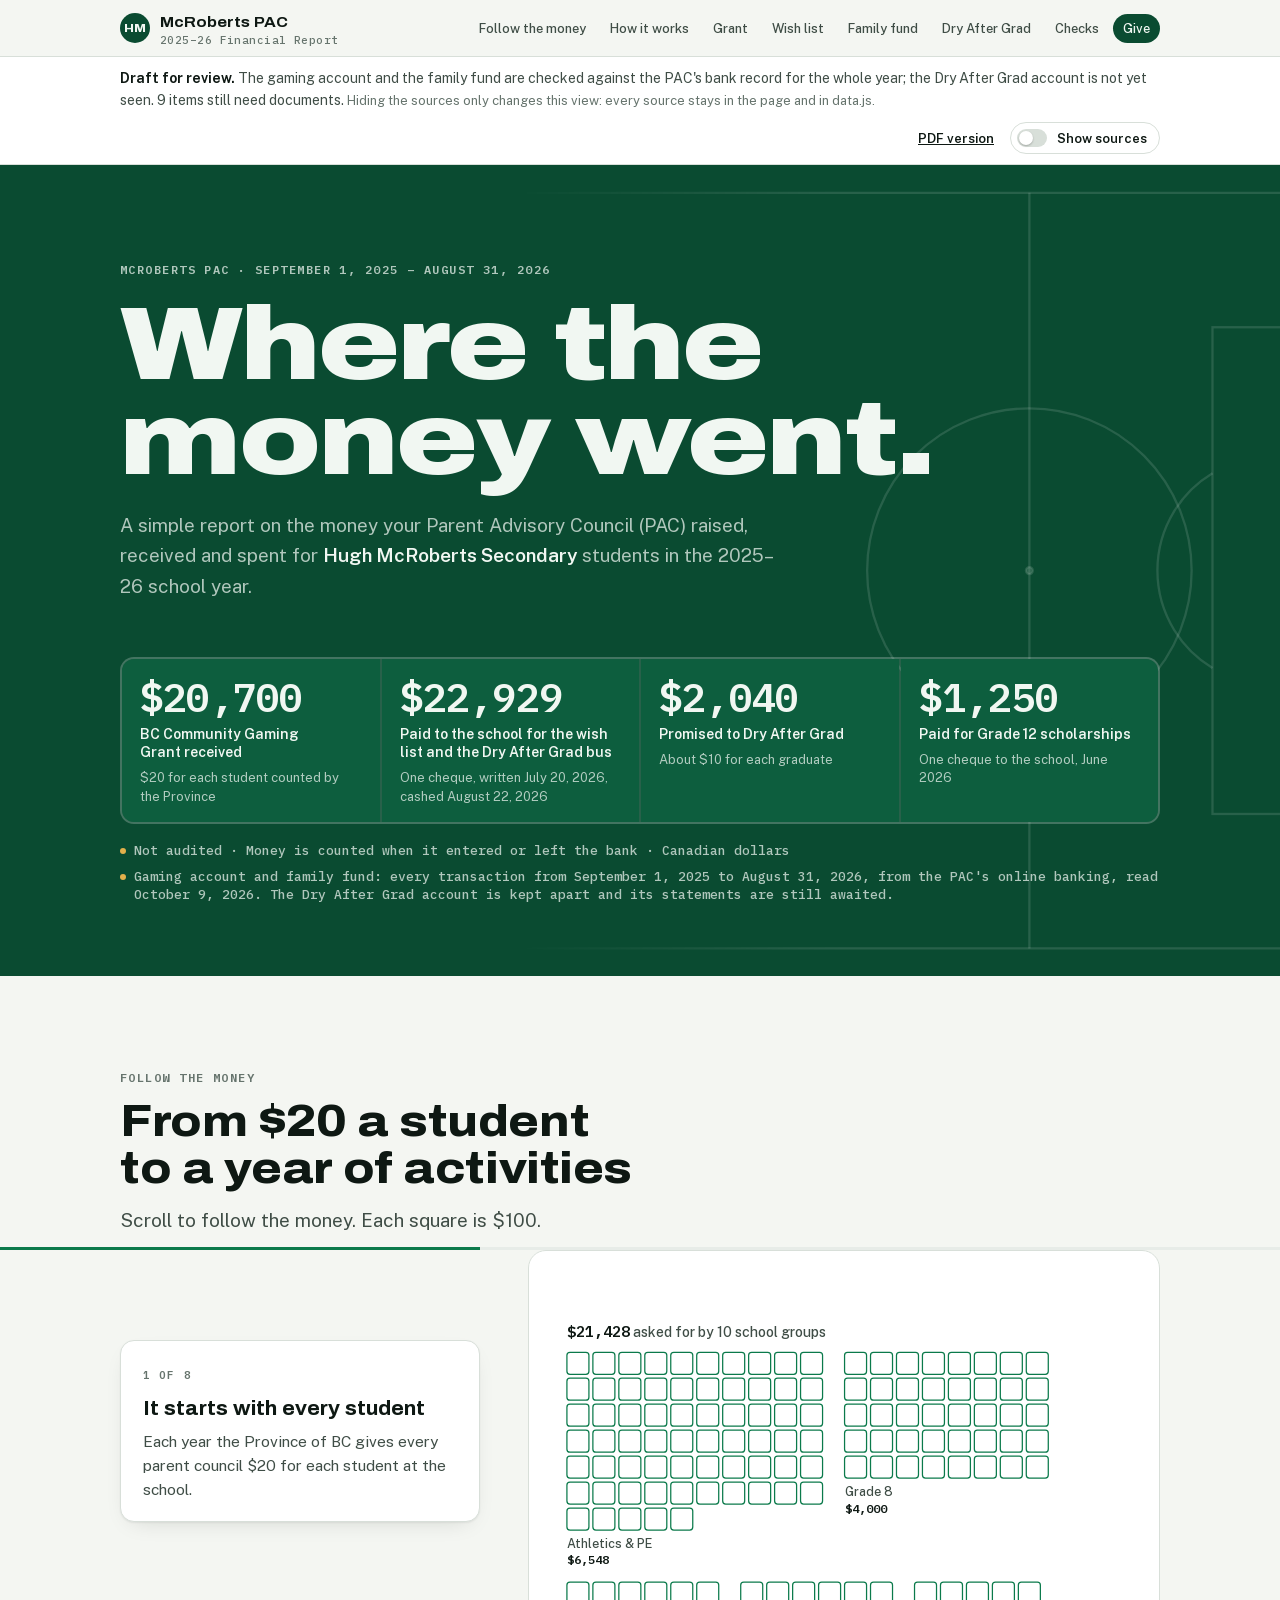
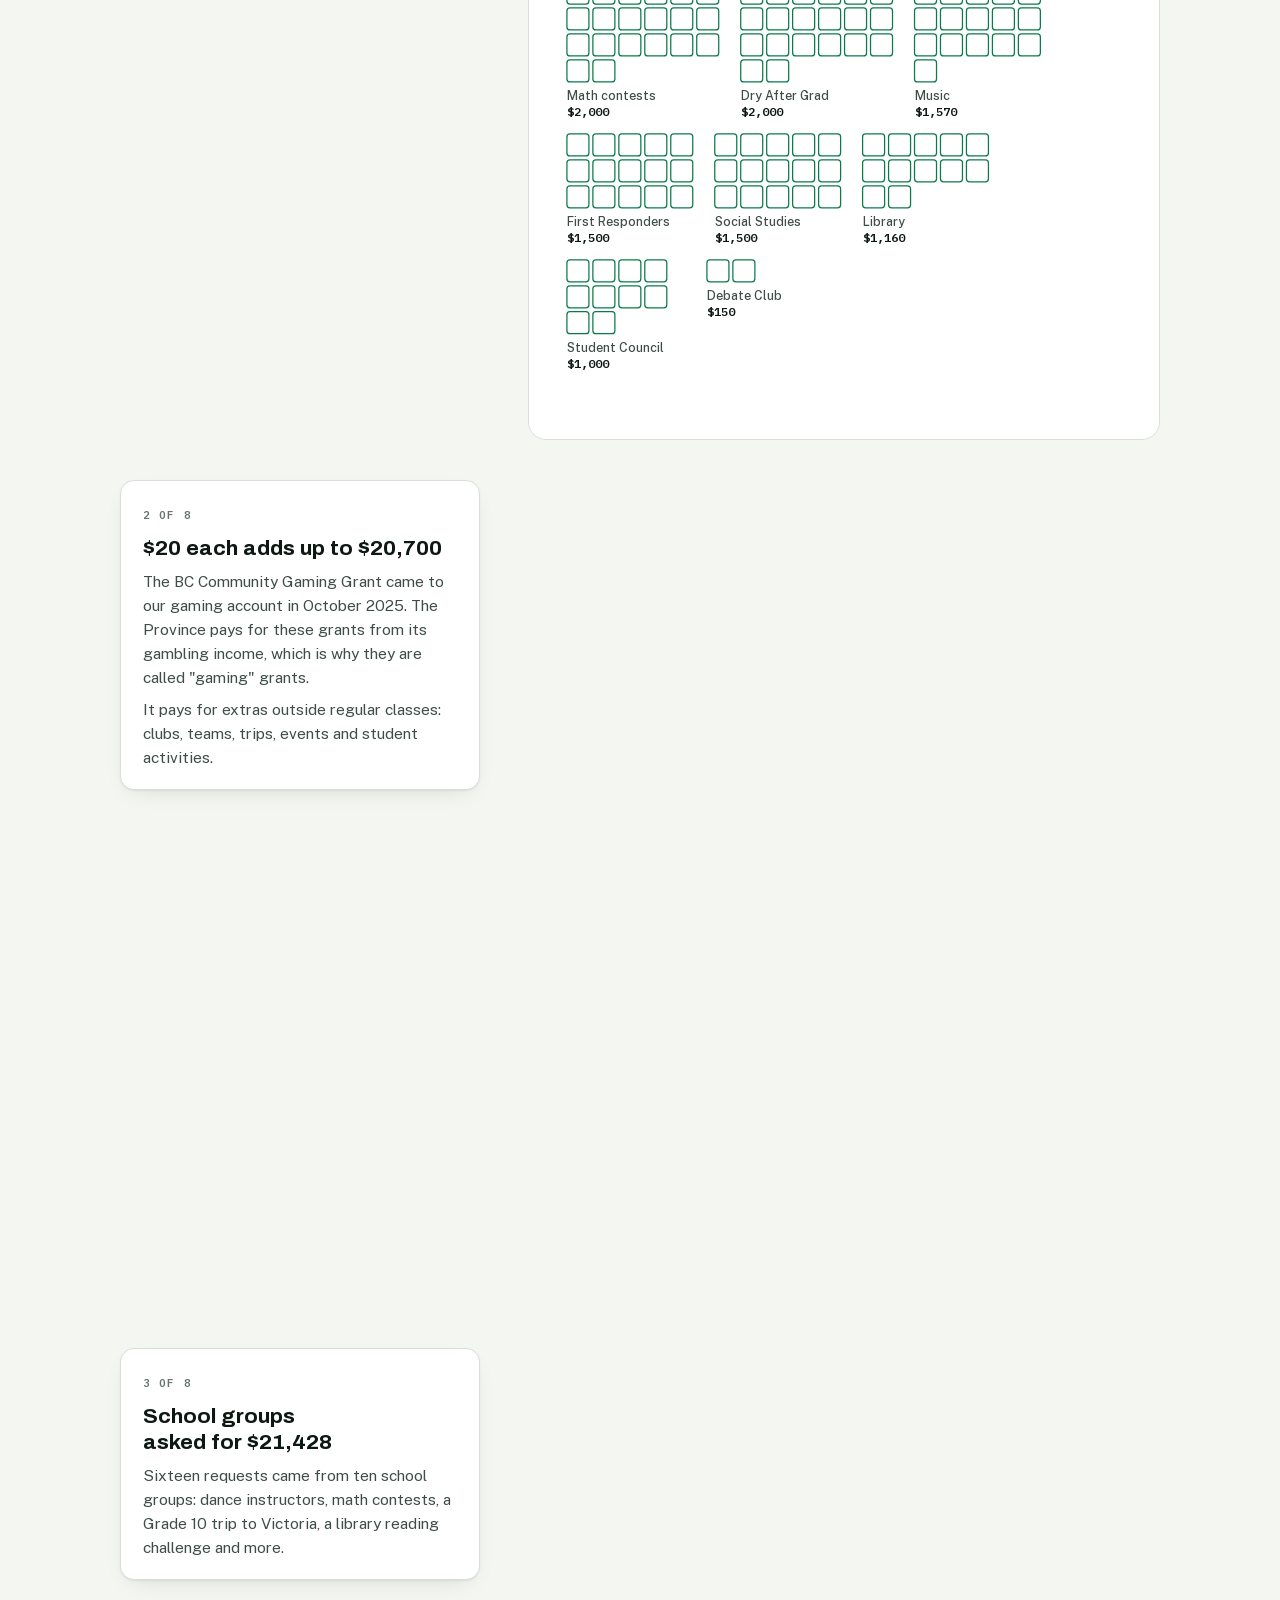
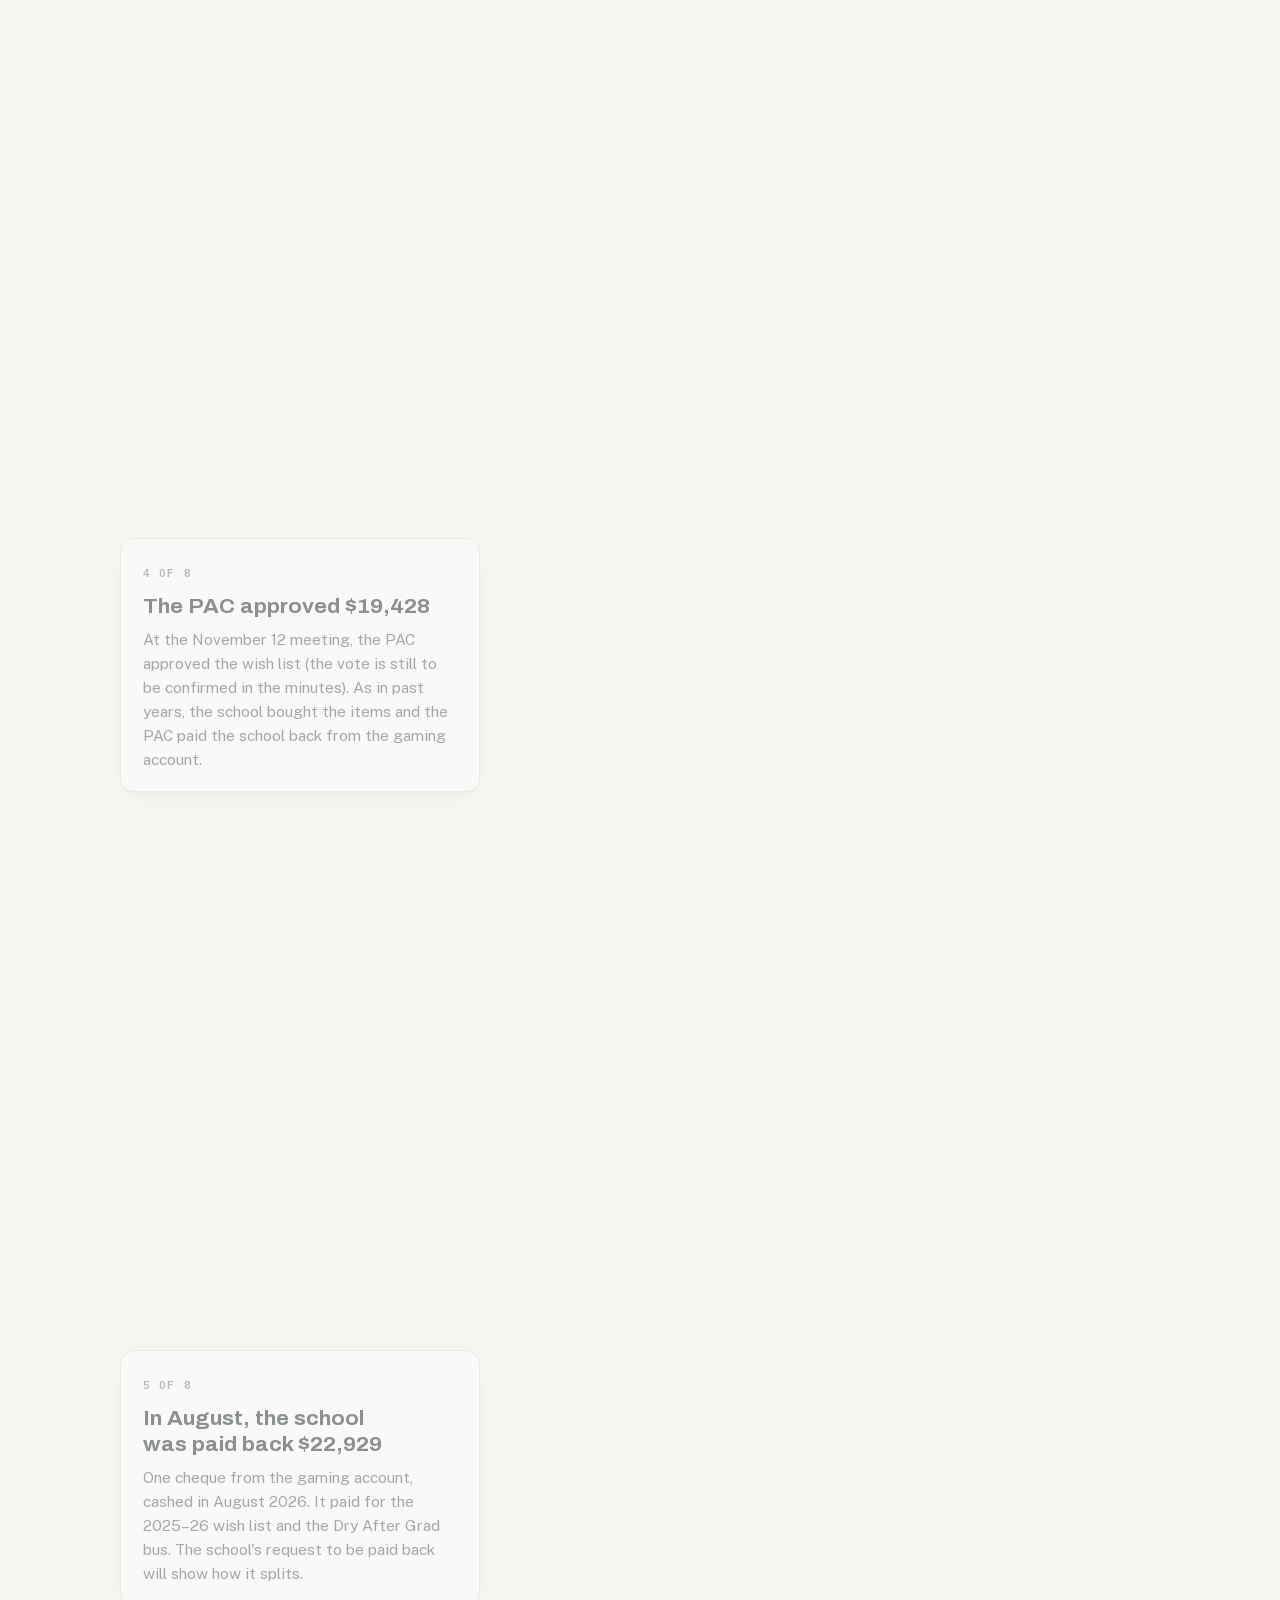
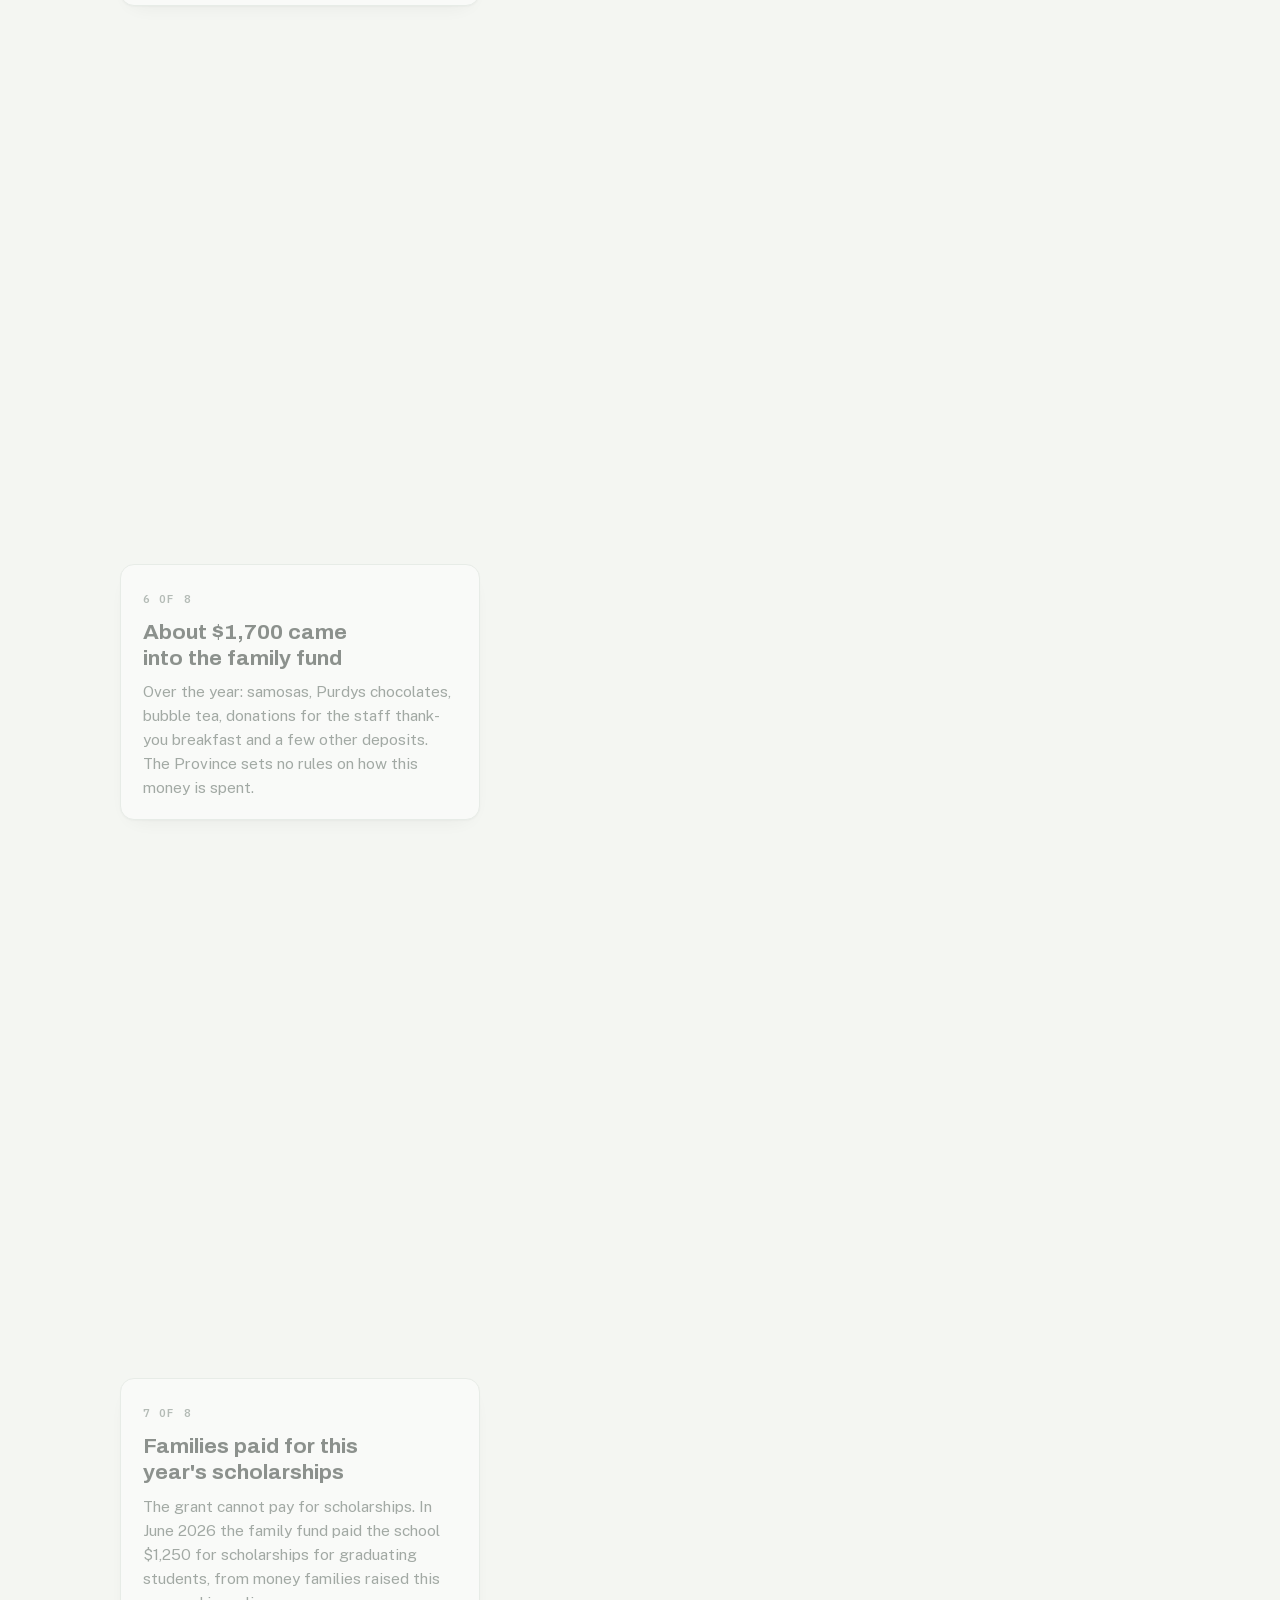
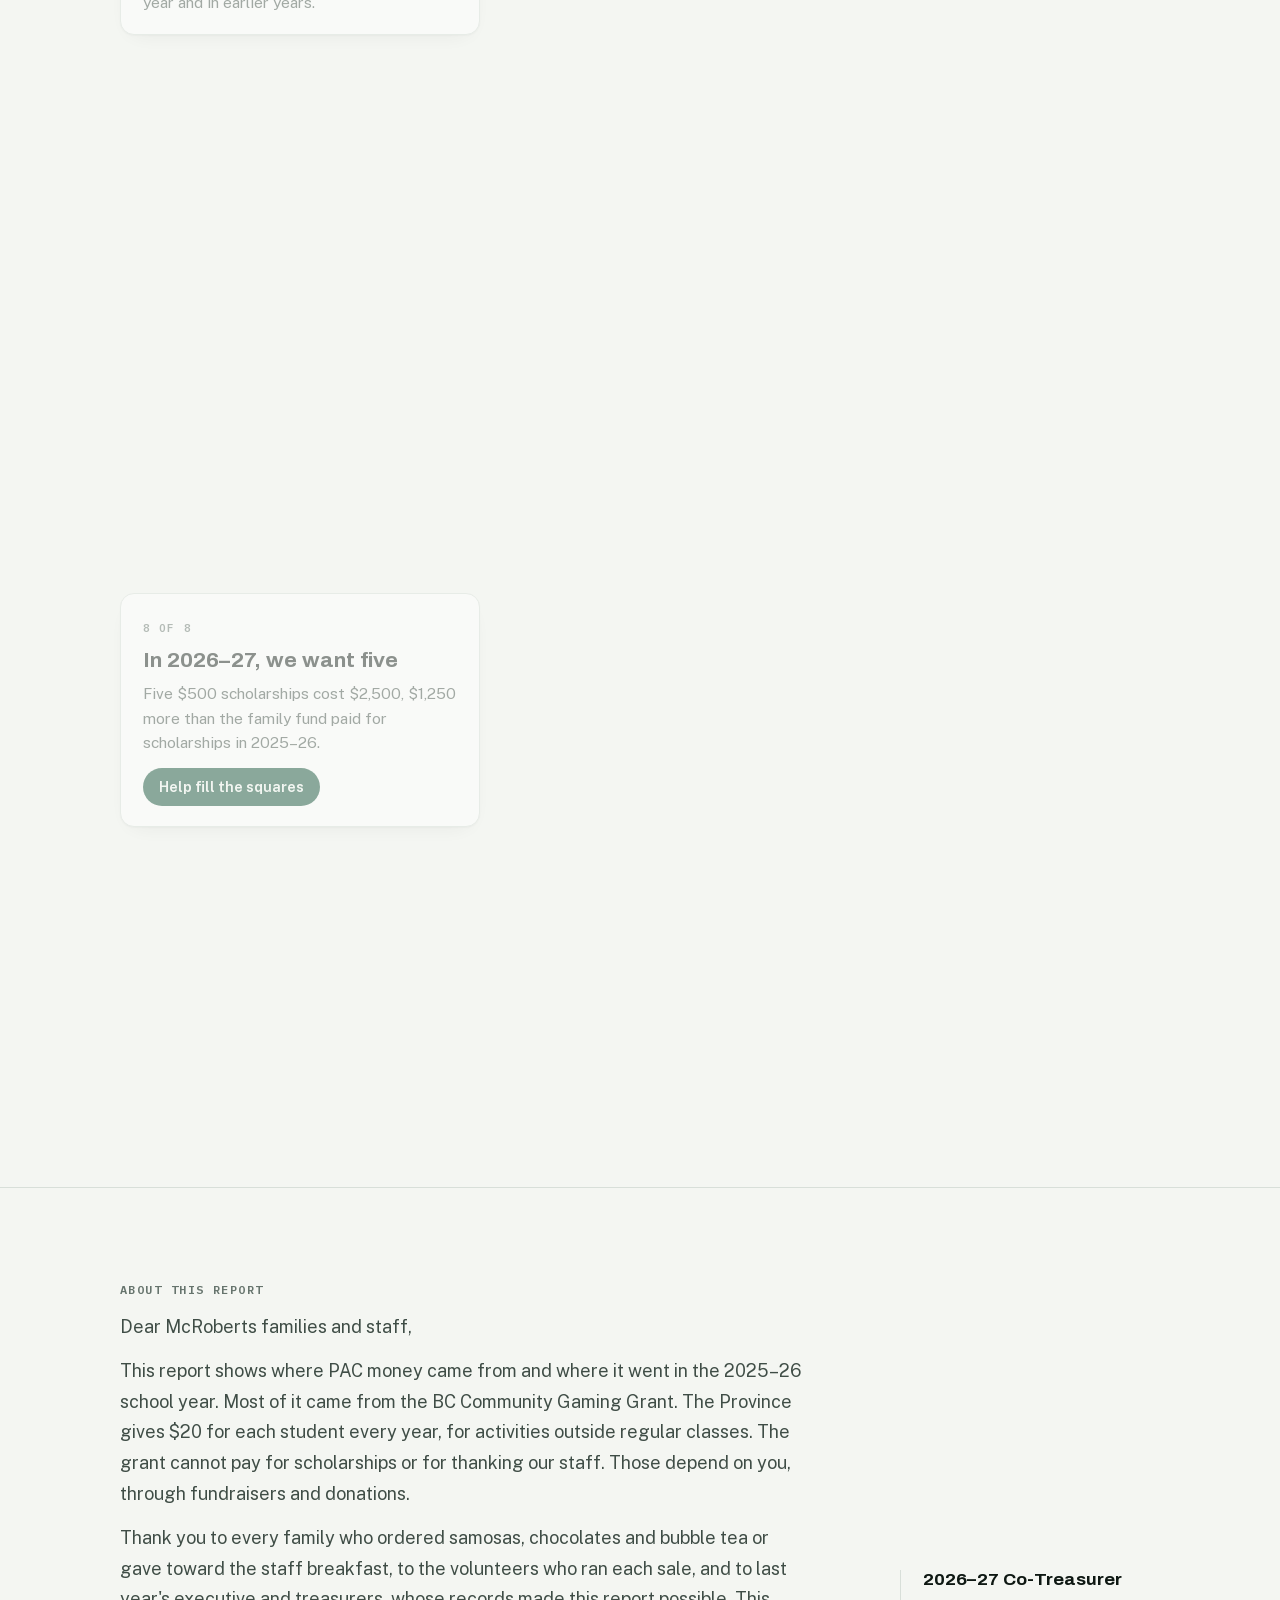
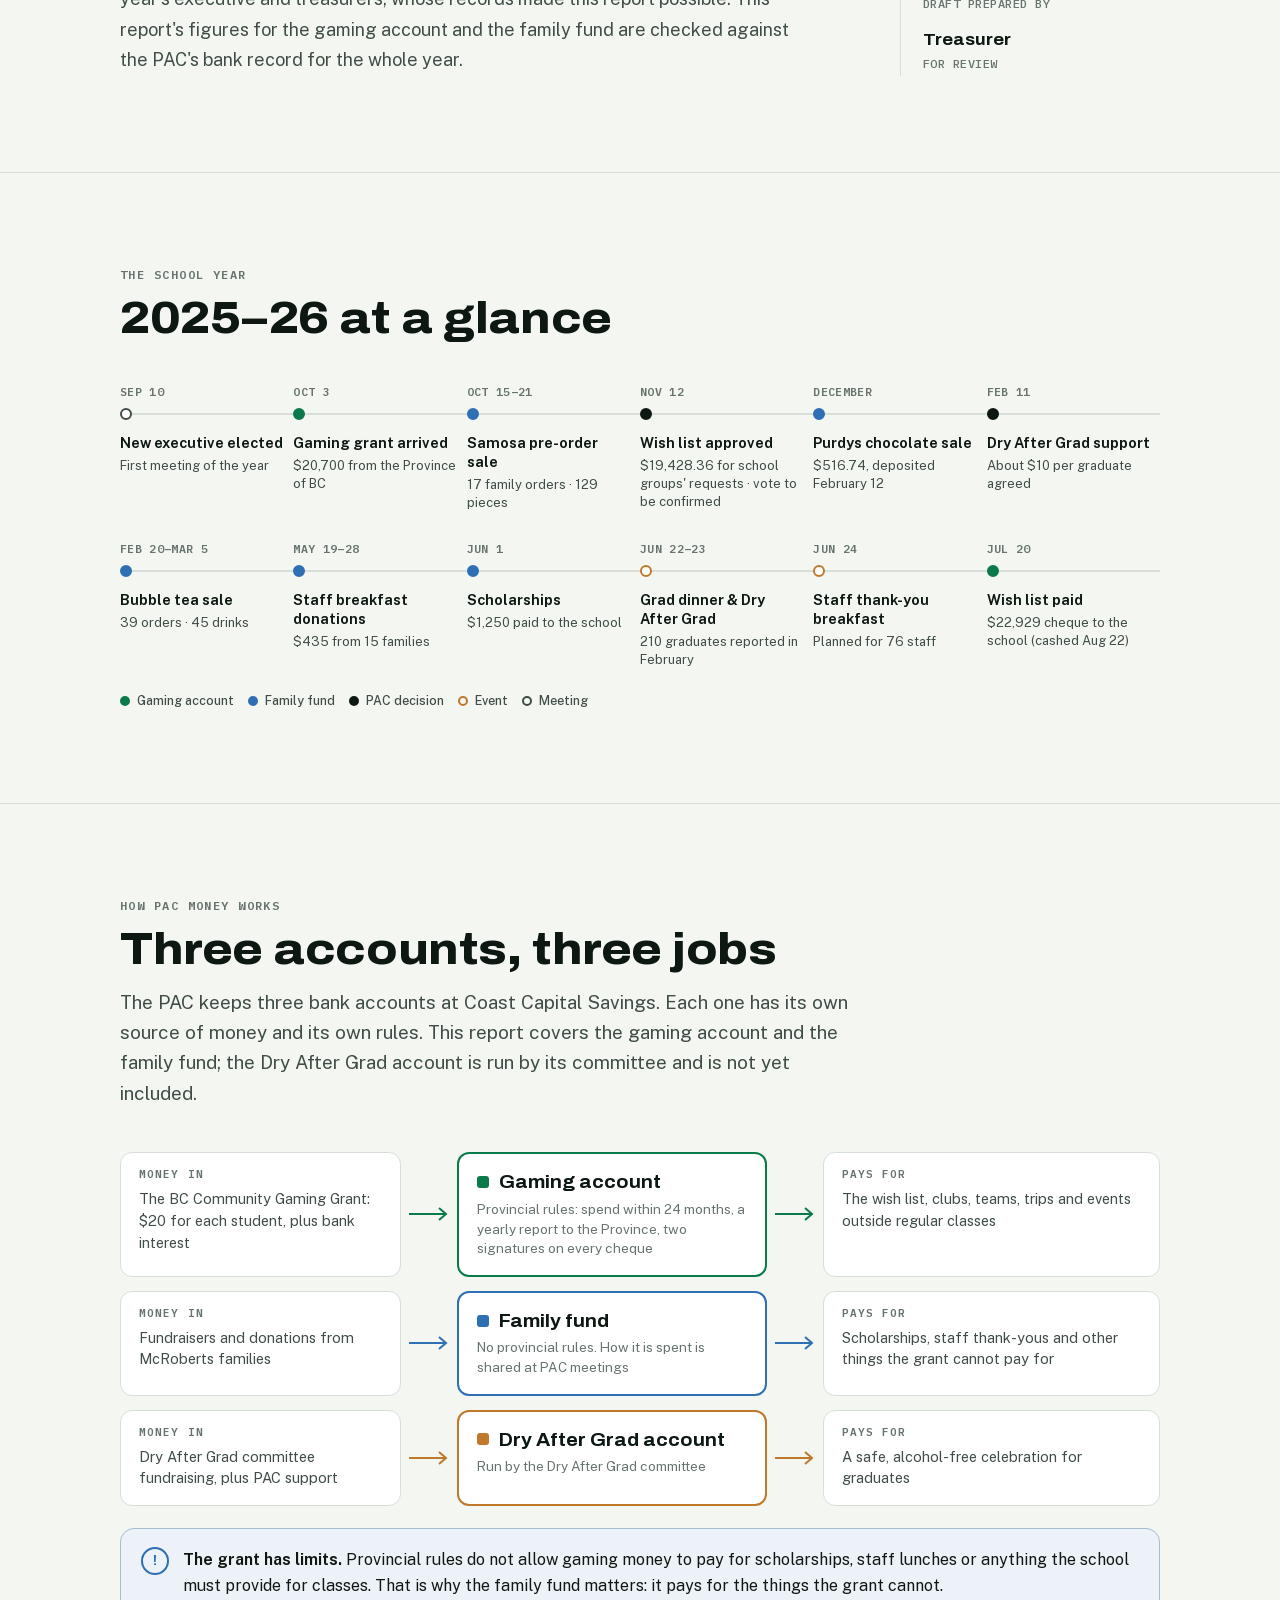
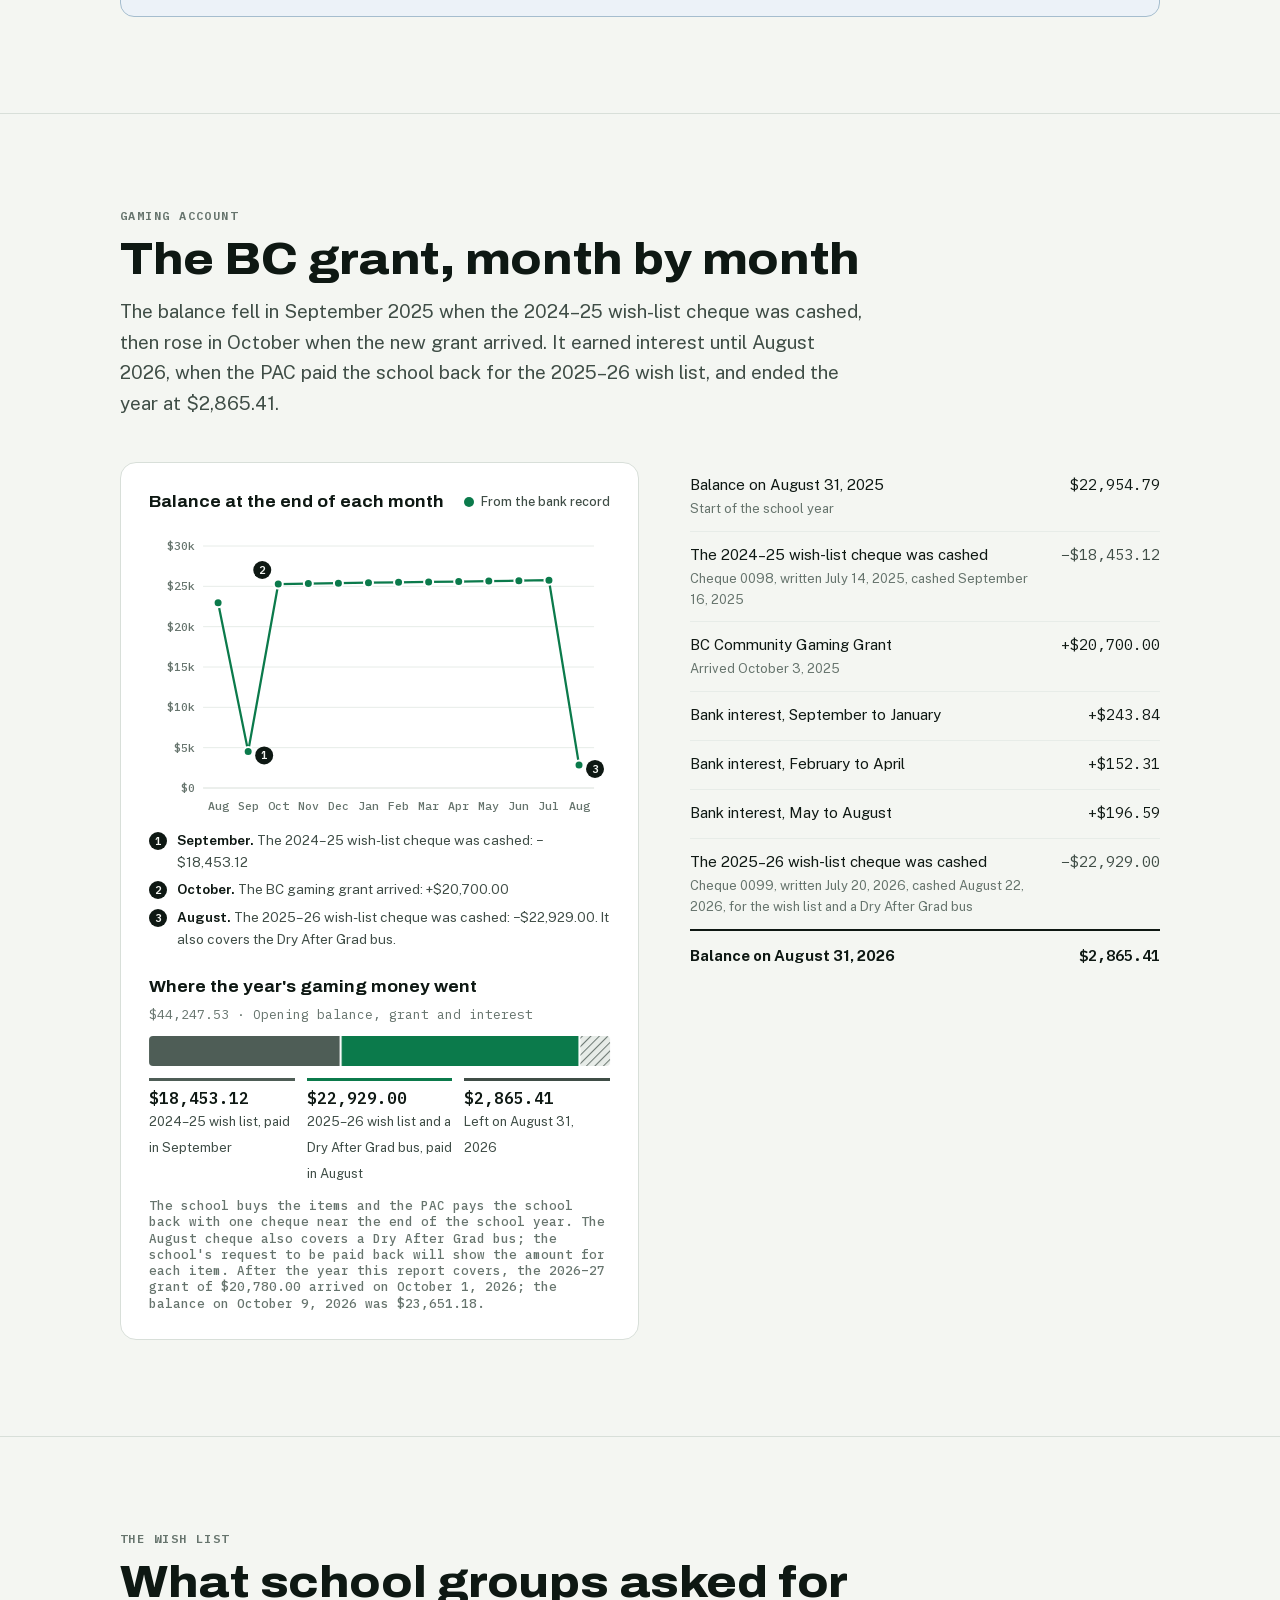
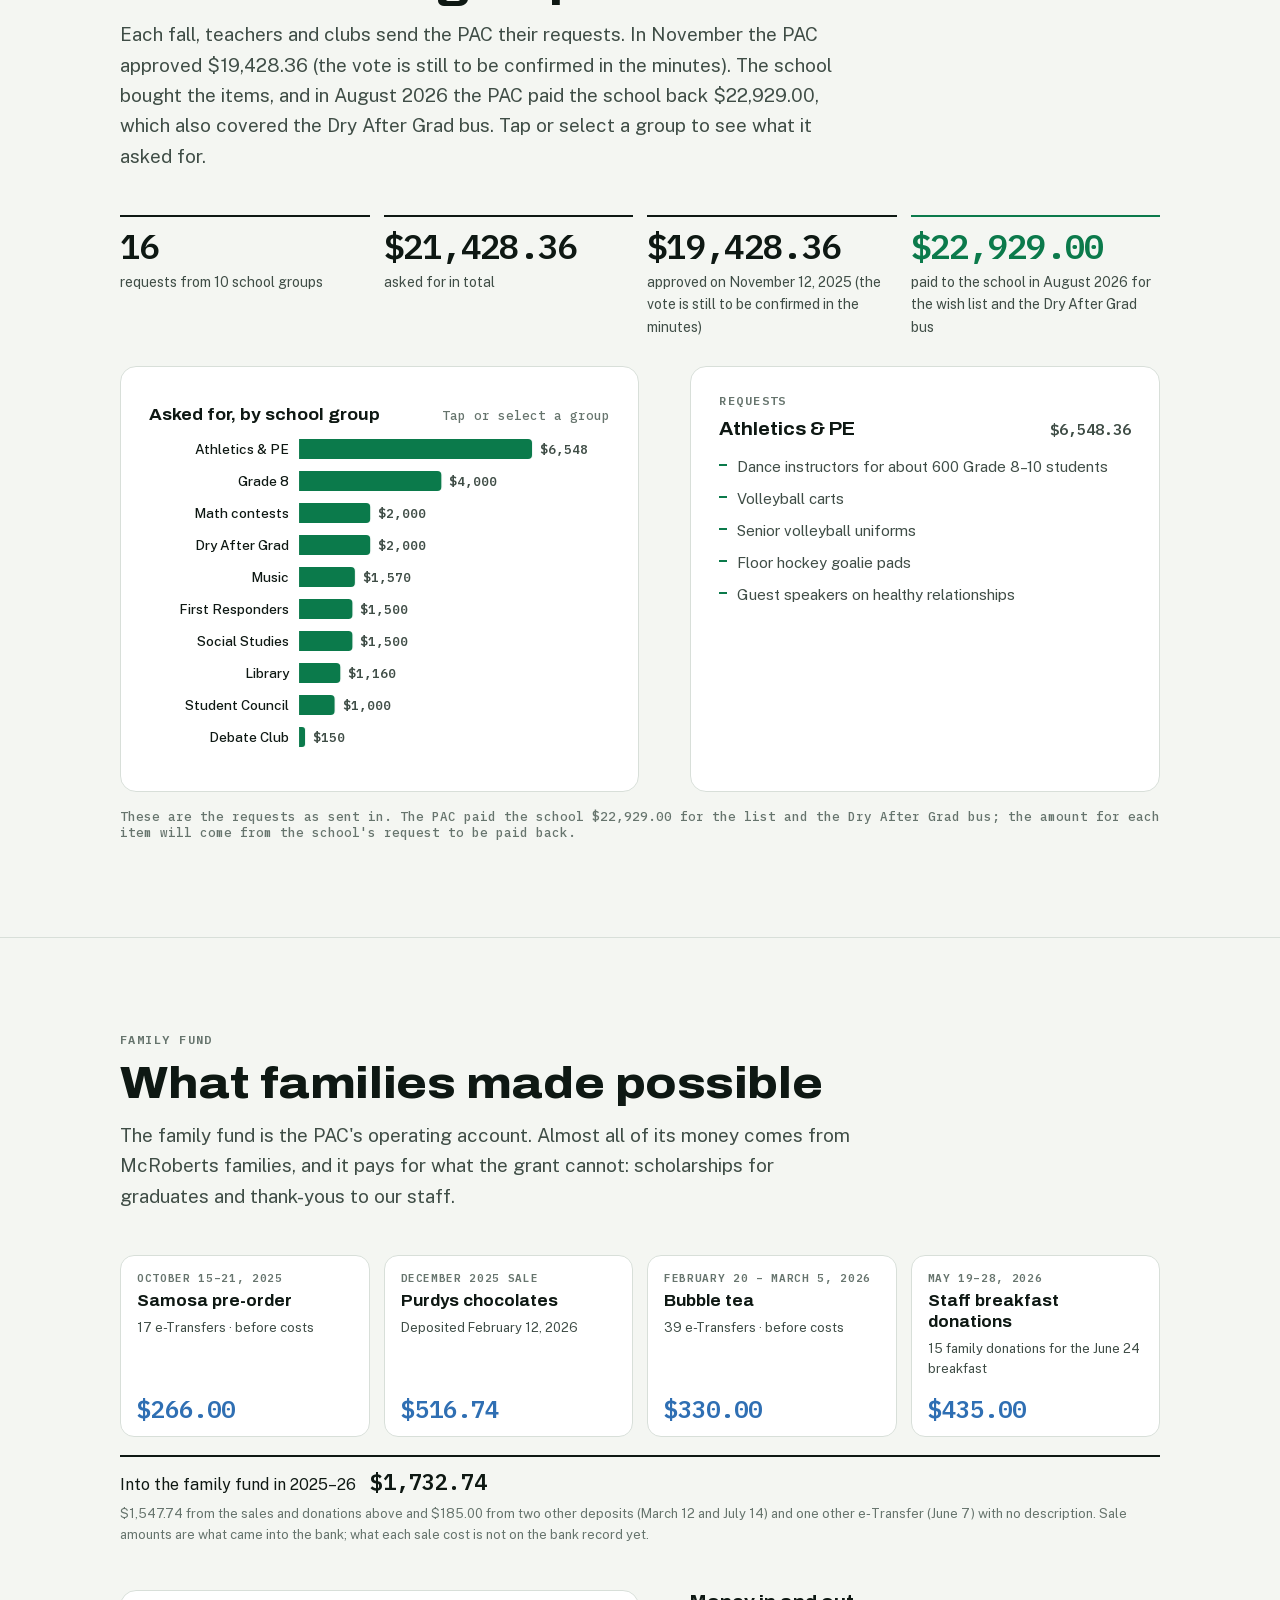
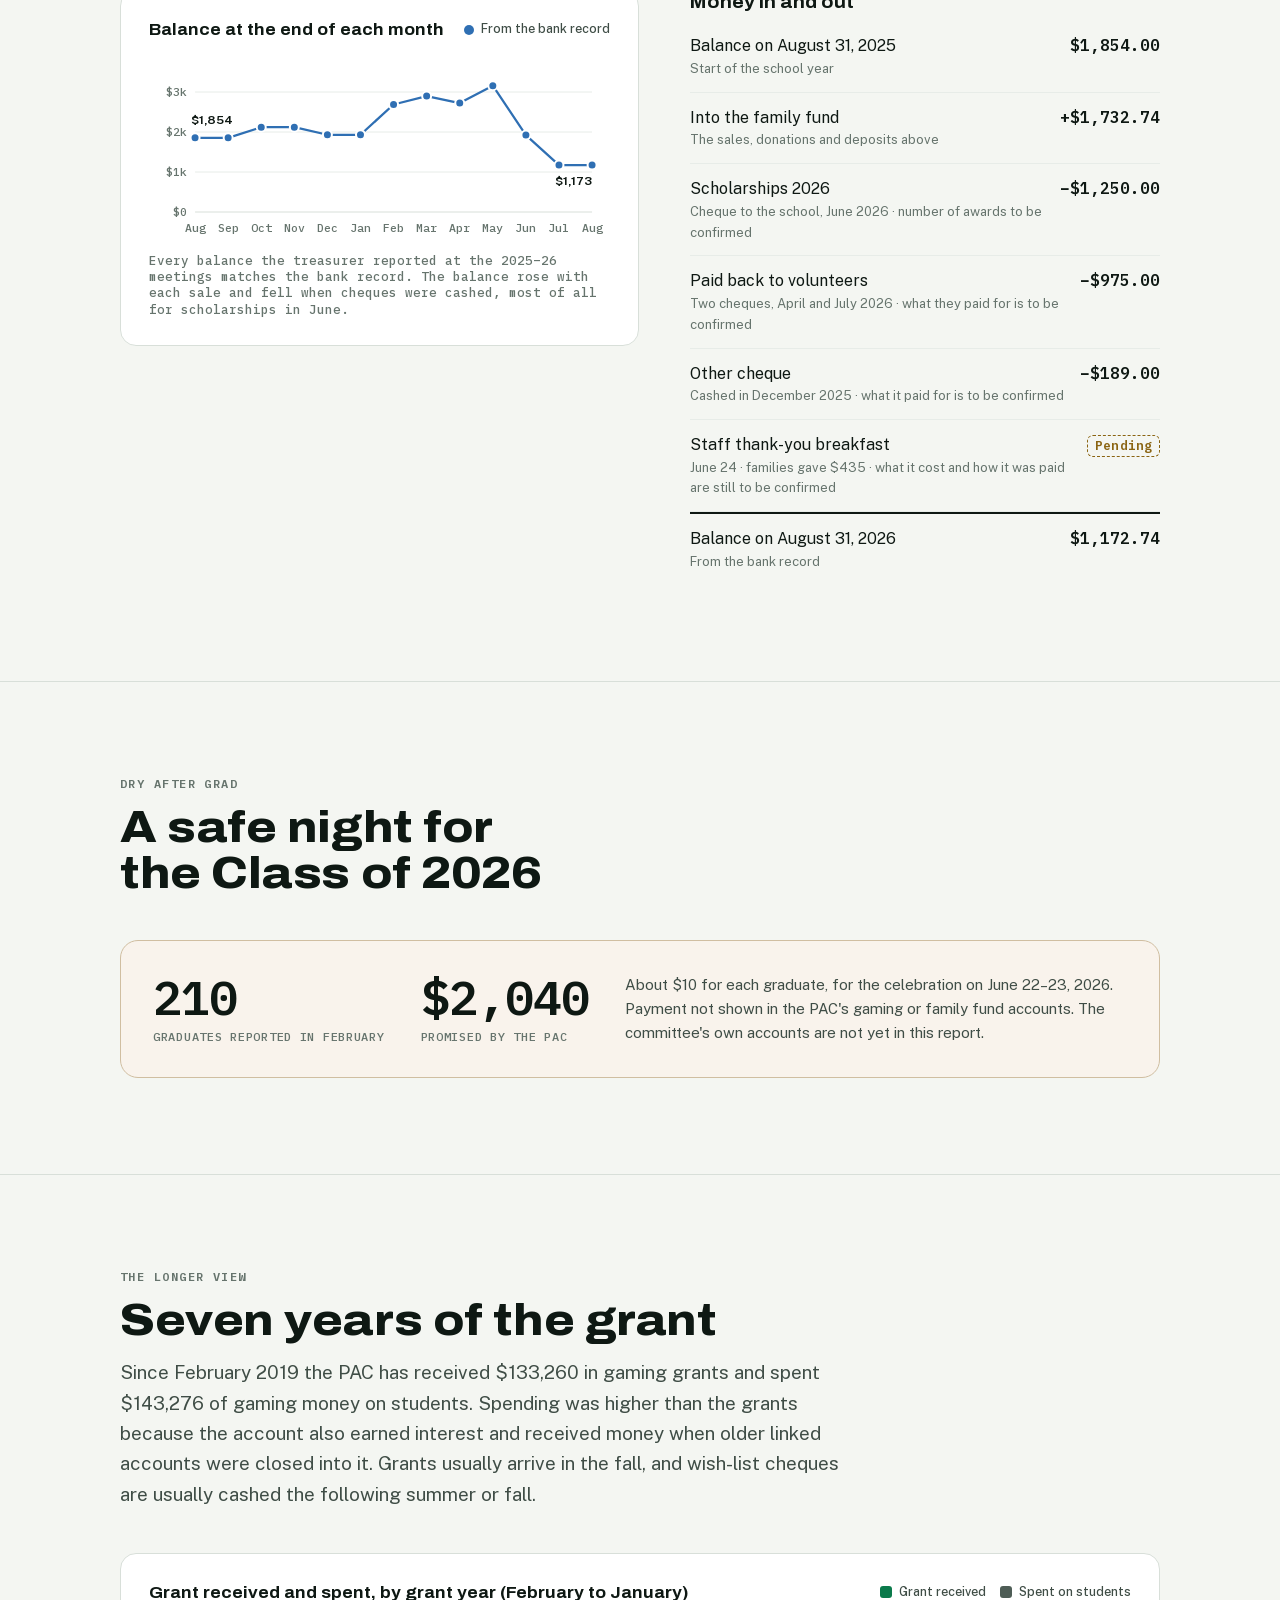
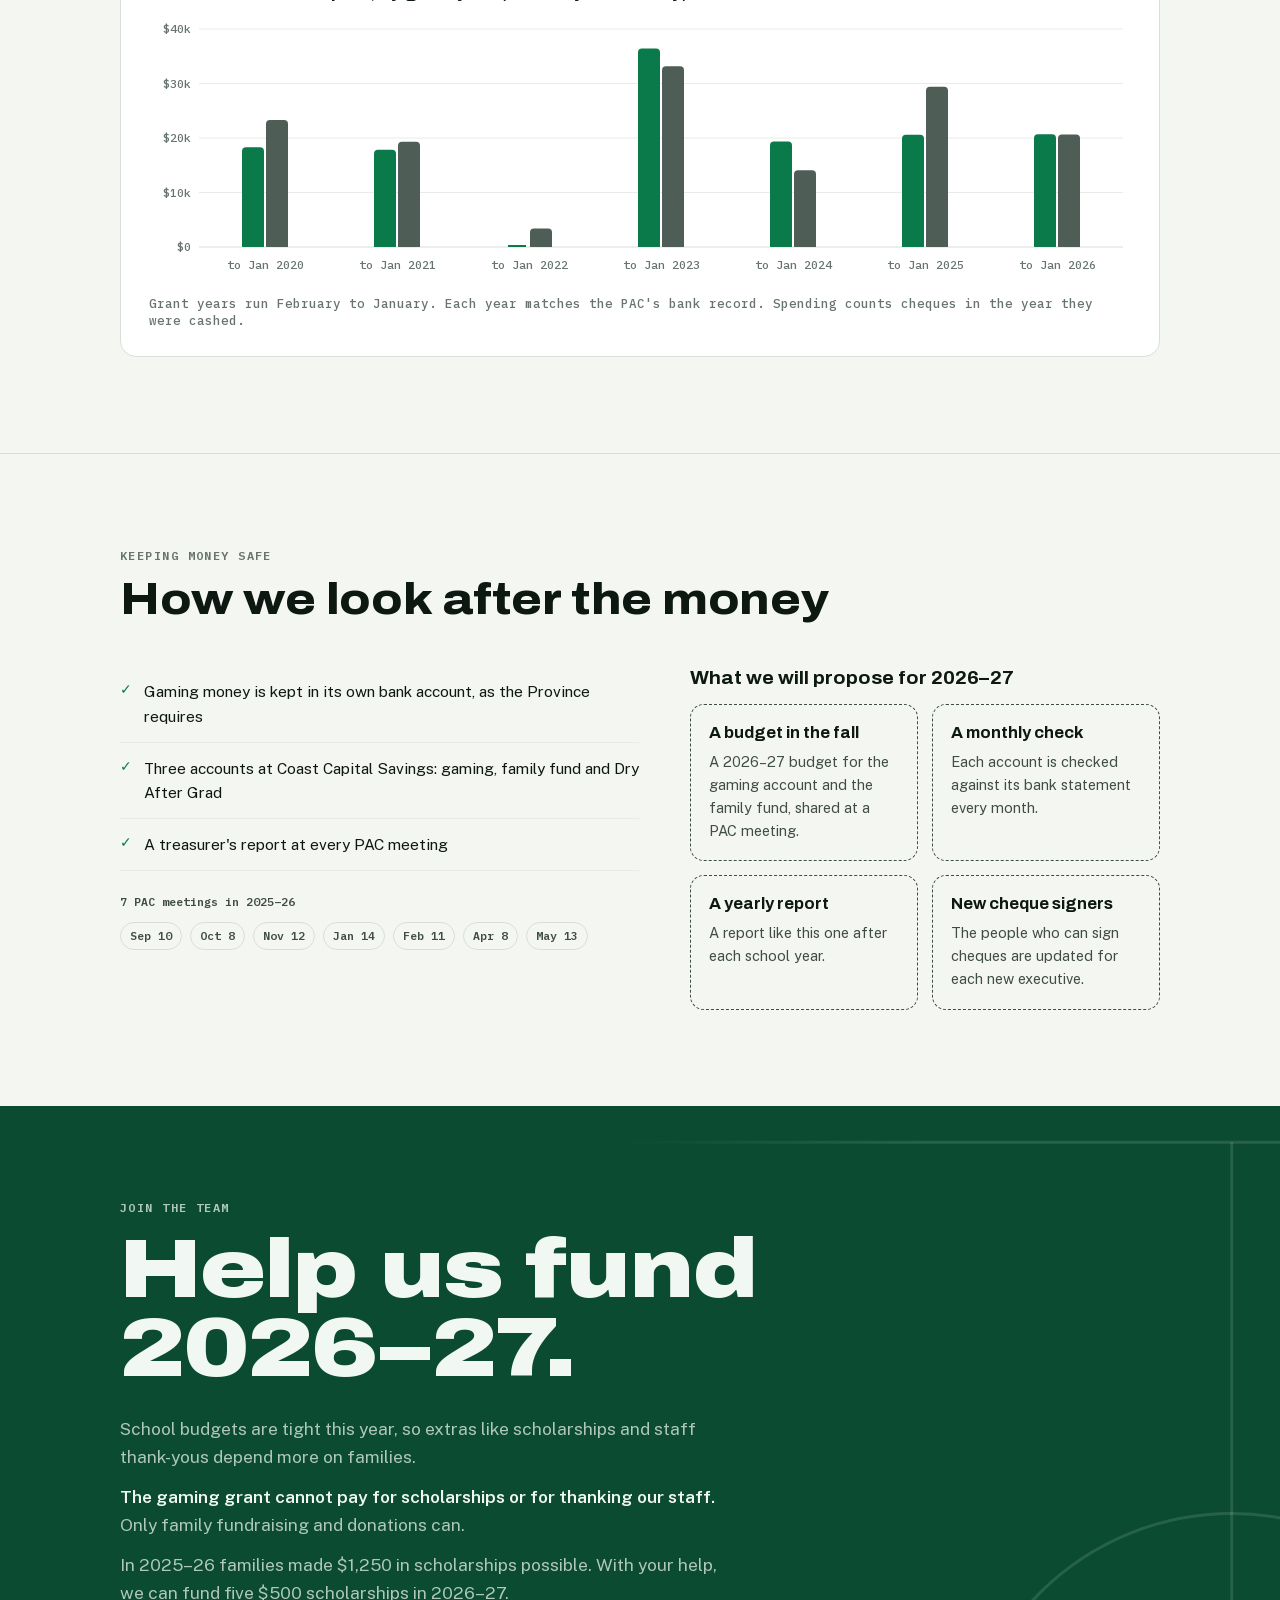
==== commit fff3e9d0: "feat: update the 2025-26 draft with the PAC bank record The gaming account and the family fund now c" ====
--- a/index.html
+++ b/index.html
@@ -135,9 +135,9 @@
 @media (max-width:760px){.letter{grid-template-columns:1fr}.sign{border-left:0;padding-left:0;border-top:1px solid var(--rule);padding-top:18px}}
 
 /* fixtures timeline */
-.fixtures{position:relative;display:grid;grid-template-columns:repeat(9,minmax(0,1fr));gap:0;margin-top:8px}
-.fixtures::before{content:"";position:absolute;left:0;right:0;top:28px;height:2px;background:var(--rule)}
+.fixtures{position:relative;display:grid;grid-template-columns:repeat(6,minmax(0,1fr));gap:30px 0;margin-top:8px}
 .fx{position:relative;padding:0 10px 0 0}
+.fx::before{content:"";position:absolute;left:0;right:0;top:28px;height:2px;background:var(--rule)}
 .fx .dot{width:12px;height:12px;border-radius:50%;background:var(--surface);border:2px solid var(--ink-2);margin:9px 0 14px;position:relative}
 .fx.money .dot{background:var(--gaming);border-color:var(--gaming)}
 .fx.fundraiser .dot{background:var(--operating);border-color:var(--operating)}
@@ -151,7 +151,8 @@
 .fx-legend i{width:10px;height:10px;border-radius:50%;border:2px solid}
 @media (max-width:1100px){
   .fixtures{grid-template-columns:1fr;gap:18px;padding-left:22px}
-  .fixtures::before{left:5px;right:auto;top:6px;bottom:6px;width:2px;height:auto}
+  .fixtures::before{content:"";position:absolute;left:5px;top:6px;bottom:6px;width:2px;background:var(--rule)}
+  .fx::before{display:none}
   .fx{display:grid;grid-template-columns:auto 1fr;column-gap:12px}
   .fx .dot{position:absolute;left:-22px;top:0;margin:4px 0 0}
   .fx .when{grid-column:1/-1}
@@ -220,6 +221,7 @@
 .viz .dot.solid{fill:var(--gaming);stroke:var(--surface)}
 .viz .dot.ring{fill:var(--surface);stroke:var(--gaming)}
 .viz .dot.ring.operating{stroke:var(--operating)}
+.viz .dot.solid.operating{fill:var(--operating)}
 .viz .leader{stroke:var(--ink-2);stroke-width:1}
 .viz .pending-band{fill:none;stroke:var(--warn);stroke-width:1.25;stroke-dasharray:4 4;opacity:.7;rx:8}
 .viz .pending-label{fill:var(--warn);font:600 11px var(--f-mono);letter-spacing:.06em;text-transform:uppercase}
@@ -241,7 +243,8 @@
 .viz-tip .tip-note{display:block;margin-top:6px;opacity:.9}
 
 /* wish list */
-.wish-top{display:grid;grid-template-columns:repeat(3,minmax(0,1fr));gap:14px;margin-bottom:28px}
+.wish-top{display:grid;grid-template-columns:repeat(4,minmax(0,1fr));gap:14px;margin-bottom:28px}
+@media (max-width:900px){.wish-top{grid-template-columns:repeat(2,minmax(0,1fr))}}
 .kpi{border-top:2px solid var(--ink);padding-top:12px}
 .kpi b{display:block;font:600 clamp(26px,3vw,34px)/1.05 var(--f-mono);letter-spacing:-.02em;font-variant-numeric:tabular-nums}
 .kpi > span:not(.st){display:block;font-size:14px;color:var(--ink-2);margin-top:6px}
@@ -268,8 +271,9 @@
 .raised-total b{font:600 22px/1 var(--f-mono)}
 .spend-list{display:grid;gap:0;margin-top:6px}
 .spend-list div{display:flex;justify-content:space-between;gap:12px;padding:12px 0;border-bottom:1px solid var(--rule-2)}
-.spend-list .num{font-weight:600}
+.spend-list .num{font-weight:600;white-space:nowrap}
 .spend-list small{display:block;color:var(--muted);font-size:13px}
+.spend-list .sum{border-top:2px solid var(--ink);border-bottom:0}
 
 /* dag */
 .dag-band{display:grid;grid-template-columns:auto auto 1fr;gap:clamp(16px,3vw,36px);align-items:center;padding:clamp(20px,3vw,32px);border-radius:18px;background:color-mix(in srgb,var(--dag) 9%,var(--surface));border:1px solid color-mix(in srgb,var(--dag) 32%,var(--rule))}
@@ -441,11 +445,11 @@
         <div class="step on" data-scene="students"><span class="n">1 of 8</span><h3>It starts with every student</h3><p>Each year the Province of BC gives every parent council <span data-fmt="rate"></span> for each student at the school.</p></div>
         <div class="step" data-scene="grant"><span class="n">2 of 8</span><h3><span data-fmt="rate"></span> each adds up to <span data-fmt="grant"></span></h3><p>The BC Community Gaming Grant came to our gaming account in October 2025. The Province pays for these grants from its gambling income, which is why they are called "gaming" grants.</p><p>It pays for extras outside regular classes: clubs, teams, trips, events and student activities.</p></div>
         <div class="step" data-scene="asks"><span class="n">3 of 8</span><h3>School groups asked for <span data-fmt="requested"></span></h3><p>Sixteen requests came from ten school groups: dance instructors, math contests, a Grade 10 trip to Victoria, a library reading challenge and more.</p></div>
-        <div class="step" data-scene="approved"><span class="n">4 of 8</span><h3>The PAC approved <span data-fmt="approved"></span> (to be confirmed)</h3><p>At the November 12 meeting, the PAC approved the wish list. As in past years, the school buys the items and the PAC pays the school back from the gaming account.</p></div>
-        <div class="step" data-scene="promised"><span class="n">5 of 8</span><h3>Plus <span data-fmt="dag"></span> for Dry After Grad</h3><p>About <span data-fmt="dagRate"></span> for each graduate, for a safe, alcohol-free celebration in June.</p></div>
-        <div class="step" data-scene="family"><span class="n">6 of 8</span><h3>Families added about <span data-fmt="family"></span></h3><p>By April 8: samosas, Purdys chocolates, bubble tea and a parent's donation. The Province sets no rules on how this money is spent.</p></div>
-        <div class="step" data-scene="scholarSet"><span class="n">7 of 8</span><h3>Families made three scholarships possible</h3><p>The grant cannot pay for scholarships. Money from families, raised this year and in earlier years, set aside <span data-fmt="scholarSet"></span> for three <span data-fmt="scholarRate"></span> awards to graduating students.</p></div>
-        <div class="step" data-scene="scholarGoal"><span class="n">8 of 8</span><h3>In 2026–27, we want five</h3><p>Five <span data-fmt="scholarRate"></span> scholarships is <span data-fmt="scholarGoal"></span>, which is <span data-fmt="scholarGap"></span> more than the <span data-fmt="scholarSet"></span> set aside in 2025–26.</p><a class="cta" href="#give">Help fill the squares</a></div>
+        <div class="step" data-scene="approved"><span class="n">4 of 8</span><h3>The PAC approved <span data-fmt="approved"></span></h3><p>At the November 12 meeting, the PAC approved the wish list (the vote is still to be confirmed in the minutes). As in past years, the school bought the items and the PAC paid the school back from the gaming account.</p></div>
+        <div class="step" data-scene="paid"><span class="n">5 of 8</span><h3>In August, the school was paid back <span data-fmt="paid"></span></h3><p>One cheque from the gaming account, cashed in August 2026. It paid for the 2025&#8288;–&#8288;26 wish list and the Dry After Grad bus. The school's request to be paid back will show how it splits.</p></div>
+        <div class="step" data-scene="family"><span class="n">6 of 8</span><h3>About <span data-fmt="family"></span> came into the family fund</h3><p>Over the year: samosas, Purdys chocolates, bubble tea, donations for the staff thank-you breakfast and a few other deposits. The Province sets no rules on how this money is spent.</p></div>
+        <div class="step" data-scene="scholarSet"><span class="n">7 of 8</span><h3>Families paid for this year's scholarships</h3><p>The grant cannot pay for scholarships. In June 2026 the family fund paid the school <span data-fmt="scholarPaid"></span> for scholarships for graduating students, from money families raised this year and in earlier years.</p></div>
+        <div class="step" data-scene="scholarGoal"><span class="n">8 of 8</span><h3>In 2026–27, we want five</h3><p>Five <span data-fmt="scholarRate"></span> scholarships cost <span data-fmt="scholarGoal"></span>, <span data-fmt="scholarGap"></span> more than the family fund paid for scholarships in 2025–26.</p><a class="cta" href="#give">Help fill the squares</a></div>
       </div>
     </div>
   </section>
@@ -456,7 +460,7 @@
         <p class="eyebrow mb16">About this report</p>
         <p>Dear McRoberts families and staff,</p>
         <p>This report shows where PAC money came from and where it went in the 2025–26 school year. Most of it came from the BC Community Gaming Grant. The Province gives <span data-fmt="rate"></span> for each student every year, for activities outside regular classes. The grant cannot pay for scholarships or for thanking our staff. Those depend on you, through fundraisers and donations.</p>
-        <p>Thank you to every family who ordered samosas, chocolates and bubble tea, to the volunteers who ran each sale, and to last year's executive and treasurers, whose records made this report possible. Figures for May to August 2026 are still coming from the bank. We will add them and share the final report.</p>
+        <p>Thank you to every family who ordered samosas, chocolates and bubble tea or gave toward the staff breakfast, to the volunteers who ran each sale, and to last year's executive and treasurers, whose records made this report possible. This report's figures for the gaming account and the family fund are checked against the PAC's bank record for the whole year.</p>
       </div>
       <div class="sign" id="signers"></div>
     </div>
@@ -467,8 +471,8 @@
       <div class="sec-head"><p class="eyebrow">The school year</p><h2>2025–26 at a glance</h2></div>
       <div class="fixtures" id="fixtures"></div>
       <div class="fx-legend">
-        <span><i class="gaming-c"></i>Grant money</span>
-        <span><i class="operating-c"></i>Family fundraiser</span>
+        <span><i class="gaming-c"></i>Gaming account</span>
+        <span><i class="operating-c"></i>Family fund</span>
         <span><i class="decision-c"></i>PAC decision</span>
         <span><i class="event-c"></i>Event</span>
         <span><i class="meeting-c"></i>Meeting</span>
@@ -478,7 +482,7 @@
 
   <section id="money">
     <div class="wrap">
-      <div class="sec-head"><p class="eyebrow">How PAC money works</p><h2>Three accounts, three jobs</h2><p class="lede">The PAC keeps three bank accounts at Coast Capital Savings. Each one has its own source of money and its own rules.</p></div>
+      <div class="sec-head"><p class="eyebrow">How PAC money works</p><h2>Three accounts, three jobs</h2><p class="lede">The PAC keeps three bank accounts at Coast Capital Savings. Each one has its own source of money and its own rules. This report covers the gaming account and the family fund; the Dry After Grad account is run by its committee and is not yet included.</p></div>
       <div class="map" id="map"></div>
       <div class="rule-note"><span class="ic">!</span><p><b>The grant has limits.</b> Provincial rules do not allow gaming money to pay for scholarships, staff lunches or anything the school must provide for classes. That is why the family fund matters: it pays for the things the grant cannot.</p></div>
     </div>
@@ -486,16 +490,16 @@
 
   <section id="gaming">
     <div class="wrap">
-      <div class="sec-head"><p class="eyebrow">Gaming account</p><h2>The BC grant, month by month</h2><p class="lede">The balance fell in September 2025 when the 2024–25 wish-list cheque was cashed, then rose in October when the new grant arrived. After that it earned interest while the 2025–26 wish list waited to be paid. The school usually asks to be paid back near the end of the school year.</p></div>
+      <div class="sec-head"><p class="eyebrow">Gaming account</p><h2>The BC grant, month by month</h2><p class="lede">The balance fell in September 2025 when the 2024–25 wish-list cheque was cashed, then rose in October when the new grant arrived. It earned interest until August 2026, when the PAC paid the school back for the 2025–26 wish list, and ended the year at <span data-fmt="gamingClosing"></span>.</p></div>
       <div class="two">
         <div class="panel">
           <div class="chart-head"><h3>Balance at the end of each month</h3>
-            <div class="legend"><span><i class="solidi gaming-c"></i>From the PAC's records</span><span><i class="ringi gaming-c"></i>Reported at a meeting</span></div>
+            <div class="legend"><span><i class="solidi gaming-c"></i>From the bank record</span></div>
           </div>
           <div id="gamingChart"></div>
-          <ol class="callouts"><li><b>1</b><span><strong>September.</strong> The 2024–25 wish-list cheque was cashed: −<span data-fmt="chequeAmt"></span></span></li><li><b>2</b><span><strong>October.</strong> The BC gaming grant arrived: +<span data-fmt="grant2"></span></span></li></ol>
+          <ol class="callouts"><li><b>1</b><span><strong>September.</strong> The 2024–25 wish-list cheque was cashed: −<span data-fmt="chequeAmt"></span></span></li><li><b>2</b><span><strong>October.</strong> The BC gaming grant arrived: +<span data-fmt="grant2"></span></span></li><li><b>3</b><span><strong>August.</strong> The 2025–26 wish-list cheque was cashed: −<span data-fmt="wishChequeAmt"></span>. It also covers the Dry After Grad bus.</span></li></ol>
           <div class="commit">
-            <div class="chart-head"><h3>What the May balance is set aside for</h3><span class="num asof" id="commitAsOf"></span></div>
+            <div class="chart-head"><h3>Where the year's gaming money went</h3><span class="num asof" id="commitAsOf"></span></div>
             <svg class="defs-only" width="0" height="0" aria-hidden="true"><defs><pattern id="hatch" width="6" height="6" patternUnits="userSpaceOnUse" patternTransform="rotate(45)"><rect width="6" height="6" fill="var(--rule-2)"/><line x1="0" y1="0" x2="0" y2="6" stroke="var(--ink-2)" stroke-width="1.5"/></pattern></defs></svg>
             <div id="commitBar"></div>
             <div class="commit-legend" id="commitLegend"></div>
@@ -511,7 +515,7 @@
 
   <section id="wishlist">
     <div class="wrap">
-      <div class="sec-head"><p class="eyebrow">The wish list</p><h2>What school groups asked for</h2><p class="lede">Each fall, teachers and clubs send the PAC their requests. On November 12, 2025, the PAC approved the list for 2025–26. Tap or select a group to see what it asked for.</p></div>
+      <div class="sec-head"><p class="eyebrow">The wish list</p><h2>What school groups asked for</h2><p class="lede">Each fall, teachers and clubs send the PAC their requests. In November the PAC approved <span data-fmt="approved2"></span> (the vote is still to be confirmed in the minutes). The school bought the items, and in August 2026 the PAC paid the school back <span data-fmt="wishChequeAmt"></span>, which also covered the Dry After Grad bus. Tap or select a group to see what it asked for.</p></div>
       <div class="wish-top" id="wishTop"></div>
       <div class="two">
         <div class="panel"><div class="chart-head"><h3>Asked for, by school group</h3><span class="hint">Tap or select a group</span></div><div id="wishChart"></div></div>
@@ -527,8 +531,8 @@
       <div class="cards" id="raisedCards"></div>
       <div class="raised-total" id="raisedTotal"></div>
       <div class="two mt44">
-        <div class="panel"><div class="chart-head"><h3>Balance reported at each meeting</h3><div class="legend"><span><i class="ringi operating-c"></i>Family fund</span></div></div><div id="opChart"></div><p class="hint">Meetings, not months: there were no meetings in December or March.</p></div>
-        <div><h3 class="mb8">Where it went</h3><div class="spend-list" id="spendList"></div></div>
+        <div class="panel"><div class="chart-head"><h3>Balance at the end of each month</h3><div class="legend"><span><i class="solidi operating-c"></i>From the bank record</span></div></div><div id="opChart"></div><p class="hint" id="opHint"></p></div>
+        <div><h3 class="mb8">Money in and out</h3><div class="spend-list" id="spendList"></div></div>
       </div>
     </div>
   </section>
@@ -626,7 +630,7 @@
     let saved = false; try{ saved = localStorage.getItem('pac-review') === '1' }catch(e){}
     setReview(saved || location.hash === '#review');
     btn.addEventListener('click', () => setReview(btn.getAttribute('aria-pressed') !== 'true'));
-    $('pendCount').textContent = `${R.meta.coverage.short} ${R.pendingDocs.length} items still need bank statements or receipts.`;
+    $('pendCount').textContent = `${R.meta.coverage.short} ${R.pendingDocs.length} items still need documents.`;
     $('reviewItems').innerHTML = R.pendingDocs.map(p => `<li>${esc(p)}</li>`).join('');
   } else {
     $('top').remove(); $('reviewList').remove();
@@ -658,26 +662,25 @@
   const G = A.gaming;
   const drawGaming = () => V.balanceLine($('gamingChart'), { data: G.monthly, height: 300, label: 'Gaming account balance at the end of each month, August 2025 to August 2026' });
   $('commitAsOf').textContent = `${money(G.commitments.balance,2)} · ${G.commitments.asOf}`;
-  const cparts = G.commitments.parts.map((p,i) => ({...p, cls: ['gaming','dag','open'][i]}));
-  const drawCommit = () => V.stackBar($('commitBar'), { parts: cparts, height: 30, label: 'The May balance split into what is promised and what is not' });
+  const cparts = G.commitments.parts.map((p,i) => ({...p, cls: ['spent','gaming','open'][i]}));
+  const drawCommit = () => V.stackBar($('commitBar'), { parts: cparts, height: 30, label: 'Where the gaming money went in 2025–26: the 2024–25 wish list, the 2025–26 wish list and what was left on August 31, 2026' });
   $('commitLegend').innerHTML = cparts.map(p => `<div class="${p.cls}-c"><b>${money(p.value,2)}</b><span>${p.label}</span>${chip(p.status)}</div>`).join('');
   $('commitNote').textContent = `${G.commitments.note} ${G.commitments.cashed}`;
   $('gamingStmt').innerHTML = `
     <tr><td>Balance on August 31, 2025<span class="d">Start of the school year ${chip(G.opening.status,G.opening.source)}</span></td><td>${money(G.opening.value,2)}</td></tr>
-    <tr><td>The 2024–25 wish-list cheque was cashed<span class="d">Cheque ${G.carriedCheque.number}, written ${G.carriedCheque.writtenLabel}, for 2024–25 requests ${chip(G.carriedCheque.status,G.carriedCheque.source)}</span></td><td class="neg">${money(-G.carriedCheque.value,2)}</td></tr>
-    <tr><td>BC Community Gaming Grant<span class="d">Arrived October 2025 ${chip(G.grant.status,G.grant.source)}</span></td><td>+${money(G.grant.value,2)}</td></tr>
-    <tr><td>Bank interest, September to January<span class="d">${chip(G.interestToJan.status,G.interestToJan.source)}</span></td><td>+${money(G.interestToJan.value,2)}</td></tr>
-    <tr><td>Change in balance, February to April (interest)<span class="d">Worked out from balances reported at meetings ${chip(G.interestFebApr.status,G.interestFebApr.source)}</span></td><td>+${money(G.interestFebApr.value,2)}</td></tr>
-    <tr class="sum"><td>${G.commitments.balanceLabel} ${chip(G.commitments.balanceStatus)}</td><td>${money(G.commitments.balance,2)}</td></tr>
-    <tr><td>May to August 2026<span class="d">Including whether the 2025–26 wish-list and Dry After Grad cheques were cashed</span></td><td>${pend()}</td></tr>
-    <tr class="sum"><td>Balance on August 31, 2026</td><td>${pend()}</td></tr>`;
+    <tr><td>The 2024–25 wish-list cheque was cashed<span class="d">Cheque ${G.carriedCheque.number}, written ${G.carriedCheque.writtenLabel}, cashed ${G.carriedCheque.clearedLabel} ${chip(G.carriedCheque.status,G.carriedCheque.source)}</span></td><td class="neg">${money(-G.carriedCheque.value,2)}</td></tr>
+    <tr><td>BC Community Gaming Grant<span class="d">Arrived ${G.grant.dateLabel} ${chip(G.grant.status,G.grant.source)}</span></td><td>+${money(G.grant.value,2)}</td></tr>
+    ${[G.interestSepJan, G.interestFebApr, G.interestMayAug].map(r => `<tr><td>Bank interest, ${r.label}<span class="d">${chip(r.status,r.source)}</span></td><td>+${money(r.value,2)}</td></tr>`).join('')}
+    <tr><td>The 2025–26 wish-list cheque was cashed<span class="d">Cheque ${G.wishCheque.number}, written ${G.wishCheque.writtenLabel}, cashed ${G.wishCheque.clearedLabel}, for the wish list and a Dry After Grad bus ${chip(G.wishCheque.status,G.wishCheque.source)}</span></td><td class="neg">${money(-G.wishCheque.value,2)}</td></tr>
+    <tr class="sum"><td>Balance on August 31, 2026 ${chip(G.closing.status,G.closing.source)}</td><td>${money(G.closing.value,2)}</td></tr>`;
 
   // wish list
   const W = R.wishlist;
   $('wishTop').innerHTML = `
     <div class="kpi"><b>${W.requests}</b><span>requests from ${W.groups} school groups</span></div>
     <div class="kpi"><b>${money(W.requested.value,2)}</b><span>asked for in total</span>${chip(W.requested.status,W.requested.source)}</div>
-    <div class="kpi kpi-gaming"><b>${money(W.approved.value,2)}</b><span>approved by the PAC on November 12, 2025, to be confirmed (${Math.round(W.approved.value/W.requested.value*100)}% of the amount asked for)</span>${chip(W.approved.status,R.headline.find(h => h.key === 'wishlist').source)}</div>`;
+    <div class="kpi"><b>${money(W.approved.value,2)}</b><span>approved on November 12, 2025 (the vote is still to be confirmed in the minutes)</span>${chip(W.approved.status,W.approved.source)}</div>
+    <div class="kpi kpi-gaming"><b>${money(G.wishCheque.value,2)}</b><span>paid to the school in August 2026 for the wish list and the Dry After Grad bus</span>${chip(G.wishCheque.status,G.wishCheque.source)}</div>`;
   const rows = W.departments.map(d => ({ label: d.name, v: d.requested, items: d.items }));
   const showDept = (r, picked) => {
     $('deptPanel').innerHTML = `<p class="eyebrow">Requests</p><h3 class="mt10">${r.label}<span class="num">${money(r.v,2)}</span></h3><ul>${r.items.map(i=>`<li>${i}</li>`).join('')}</ul>`;
@@ -691,19 +694,23 @@
   const O = A.operating;
   $('raisedCards').innerHTML = O.raised.map(f => `<div class="fr"><span class="when">${f.when}</span><h3>${f.name}</h3><span class="vol">${f.volume}</span>${chip(f.status)}<span class="amt">${money(f.value,2)}</span></div>`).join('');
   const itemTotal = O.raised.reduce((a,b)=>a+b.value,0);
-  $('raisedTotal').innerHTML = `<span>Raised and given by families ${O.raisedThrough}</span><b>${money(itemTotal,2)}</b>${chip('derived','Sum of the four items above')}${DRAFT ? `<small>The April 8 minutes report ${money(O.raisedReportedTotal.value,2)}</small>` : ''}`;
-  const drawOp = () => V.snapshotLine($('opChart'), { data: O.snapshots, height: 190, label: 'Family fund balance reported at each meeting' });
-  $('spendList').innerHTML = O.spent.map(s => `<div><span>${s.name}<small>${s.detail}</small></span><span class="num">${s.value==null?pend():money(s.value,0)}${s.value==null?'':chip(s.status)}</span></div>`).join('') +
-    `<div><span>Balance on August 31, 2026<small>From the August bank statement</small></span><span class="num">${pend()}</span></div>`;
+  $('raisedTotal').innerHTML = `<span>Into the family fund ${O.raisedThrough}</span><b>${money(O.moneyIn.value,2)}</b>${chip(O.moneyIn.status,O.moneyIn.source)}<small>${money(itemTotal,2)} from the sales and donations above and ${money(O.otherIn.value,2)} ${O.otherIn.label}. ${O.salesNote}${chip(O.otherIn.status,O.otherIn.source)}</small>`;
+  $('opHint').textContent = `${O.snapshotNote} The balance rose with each sale and fell when cheques were cashed, most of all for scholarships in June.`;
+  const drawOp = () => V.snapshotLine($('opChart'), { data: O.snapshots, height: 190, label: 'Family fund balance at the end of each month, August 2025 to August 2026' });
+  // A small statement, so the family fund adds up on the page: opening + money in − money out = closing.
+  $('spendList').innerHTML = `<div><span>Balance on August 31, 2025<small>Start of the school year</small></span><span class="num">${money(O.opening.value,2)}${chip(O.opening.status,O.opening.source)}</span></div>` +
+    `<div><span>Into the family fund<small>The sales, donations and deposits above</small></span><span class="num">+${money(O.moneyIn.value,2)}${chip(O.moneyIn.status,O.moneyIn.source)}</span></div>` +
+    O.spent.map(s => `<div><span>${s.name}<small>${s.detail}</small></span><span class="num">${s.value==null?pend():money(-s.value,2)}${s.value==null?'':chip(s.status)}</span></div>`).join('') +
+    `<div class="sum"><span>Balance on August 31, 2026<small>From the bank record</small></span><span class="num">${money(O.closing.value,2)}${chip(O.closing.status,O.closing.source)}</span></div>`;
 
   // dry after grad
   const D = A.dag;
   $('dagBand').innerHTML = `<div class="eq">${D.grads}<small>Graduates reported in February</small></div><div class="eq">${money(D.committed.value,0)}<small>Promised by the PAC</small></div>
-    <div><p>About ${money(R.rates.dagPerGrad,0)} for each graduate, for the celebration on ${D.eventDate}. The Dry After Grad committee raised the rest through its own events. ${chip(D.committed.status,D.committed.source)}</p></div>`;
+    <div><p>About ${money(R.rates.dagPerGrad,0)} for each graduate, for the celebration on ${D.eventDate}. ${D.note} ${chip(D.committed.status,D.committed.source)}</p></div>`;
 
   // history
   const H = R.history;
-  $('histLede').textContent = `Since February 2019 the PAC has received ${money(H.totals.grant,0)} in gaming grants and spent ${money(H.totals.spent,0)} of gaming money on students. Spending was higher than the grants because the account also held money from earlier years. Grants usually arrive in the fall, and wish-list cheques are usually cashed the following summer or fall.`;
+  $('histLede').textContent = `Since February 2019 the PAC has received ${money(H.totals.grant,0)} in gaming grants and spent ${money(H.totals.spent,0)} of gaming money on students. ${H.whyMore} Grants usually arrive in the fall, and wish-list cheques are usually cashed the following summer or fall.`;
   const drawHist = () => V.pairBars($('histChart'), { rows: H.years, height: 270, label: 'Gaming grant received and spent by grant year' });
   $('histNote').textContent = H.note;
 
@@ -740,7 +747,7 @@
   });
 
   // footer
-  $('foot').innerHTML = `<p><b>${R.meta.org}</b> · ${R.meta.title}</p><p>${R.meta.basis}. ${R.meta.coverage.long} Sources: the PAC's financial records, treasurer reports in the 2025–26 meeting minutes, and the PAC's fundraiser and wish-list records.</p><p>${DRAFT ? `Draft prepared by ${who(P)} from the 2025–26 treasurers' records, for review by ${who(Rv)} and the PAC executive. ${R.meta.edition}.` : `Prepared by ${who(Rv)} and ${who(P)}.`}</p>`;
+  $('foot').innerHTML = `<p><b>${R.meta.org}</b> · ${R.meta.title}</p><p>${R.meta.basis}. ${R.meta.coverage.long} Sources: the PAC's online banking for the gaming account and the family fund (all transactions, cheque images and e-Transfer records, read ${R.meta.coverage.bankRead}), treasurer reports in the 2025–26 meeting minutes, and the PAC's fundraiser and wish-list records.</p><p>${DRAFT ? `Draft prepared by ${who(P)} from the PAC's bank record and the 2025–26 treasurers' records, for review by ${who(Rv)} and the PAC executive. ${R.meta.edition}.` : `Prepared by ${who(Rv)} and ${who(P)}.`}</p>`;
 
   // decorations + charts
   V.pitchLines($('heroLines'), { w: 1400, h: 700, rightOnly: true, cx: 0.74 });
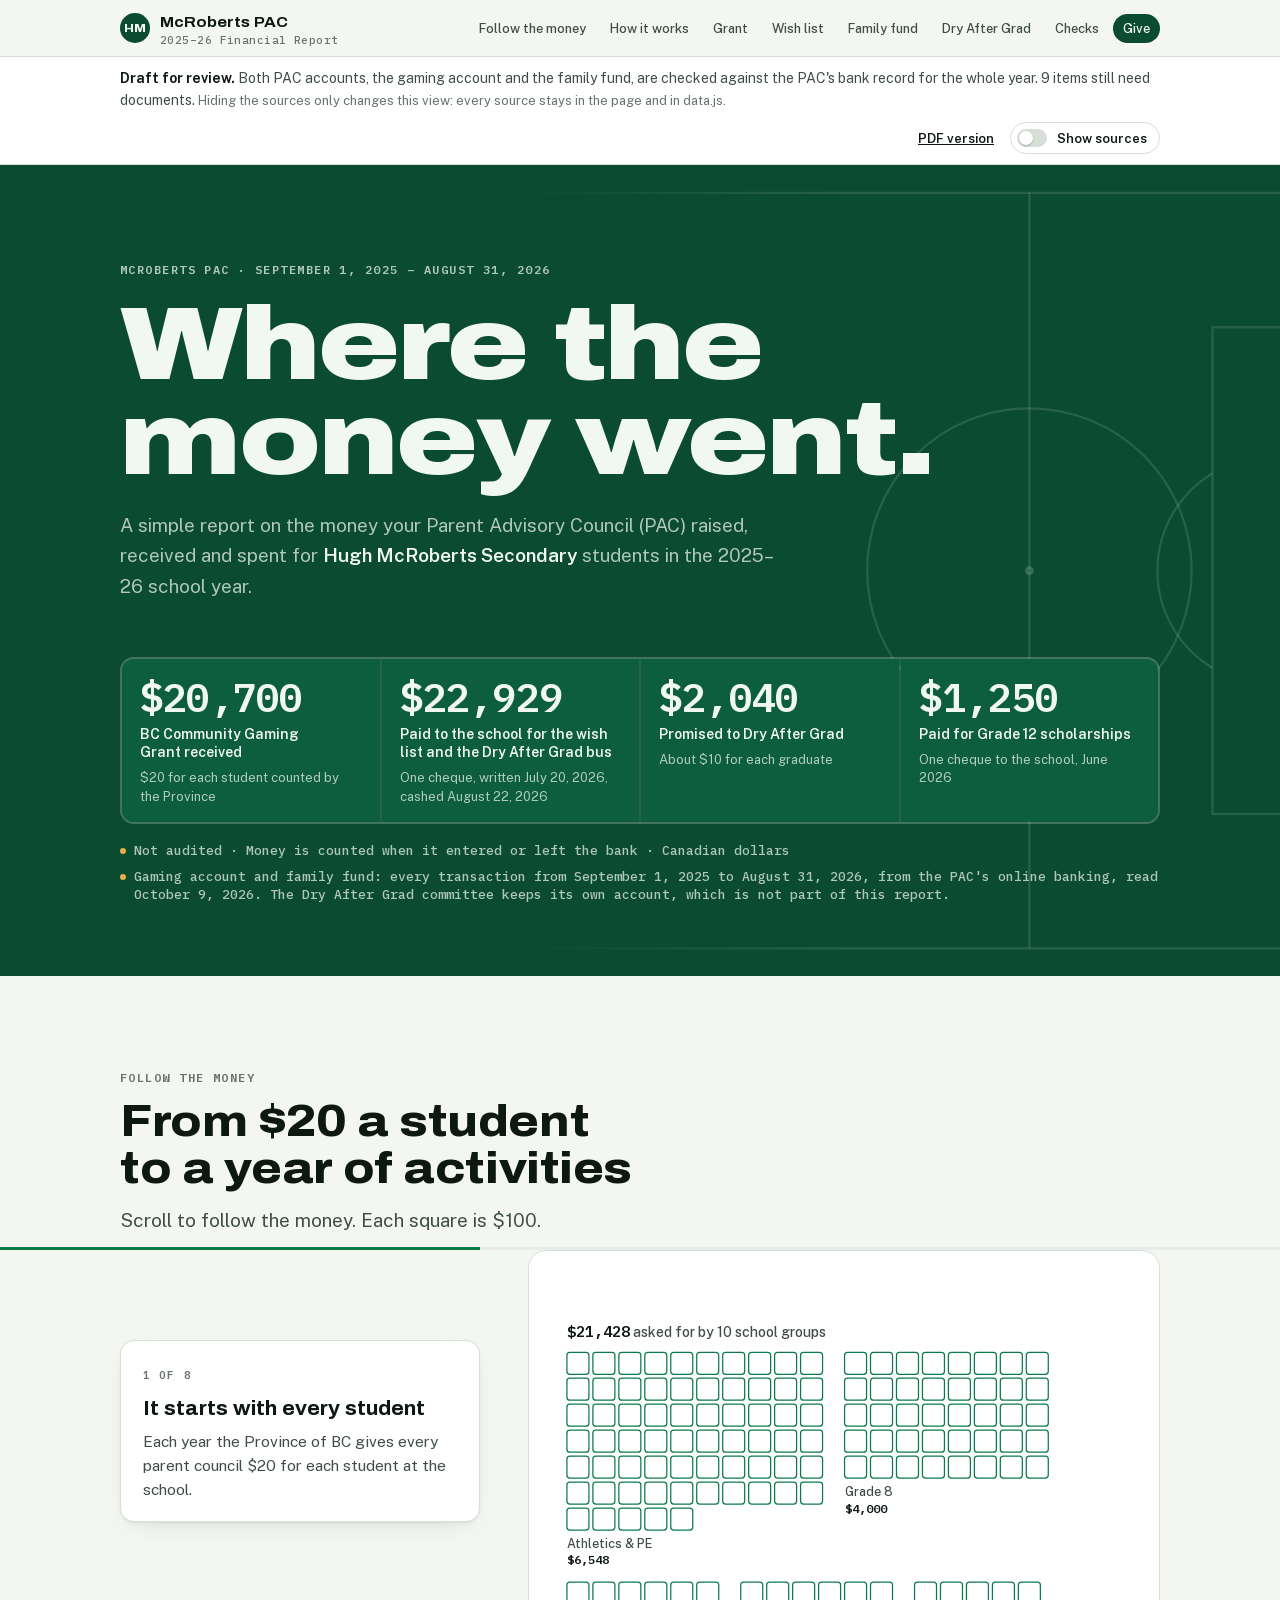
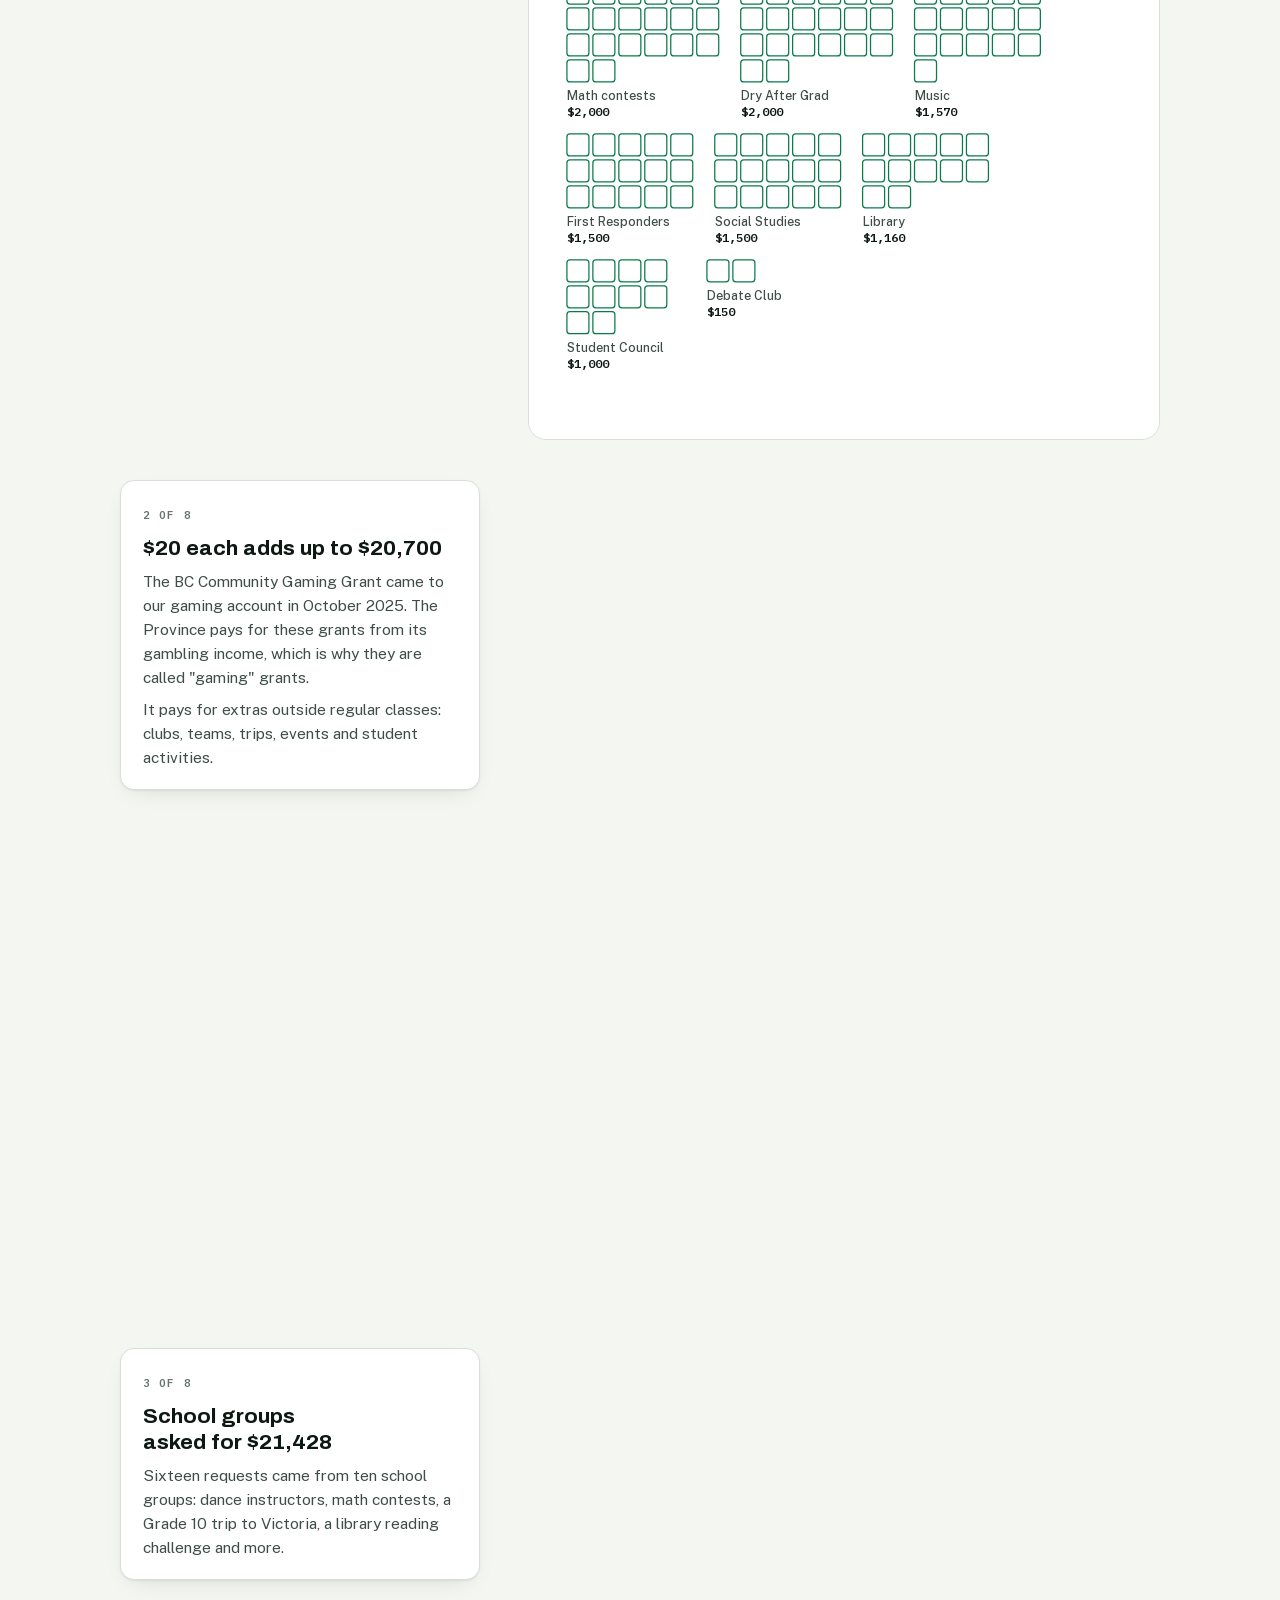
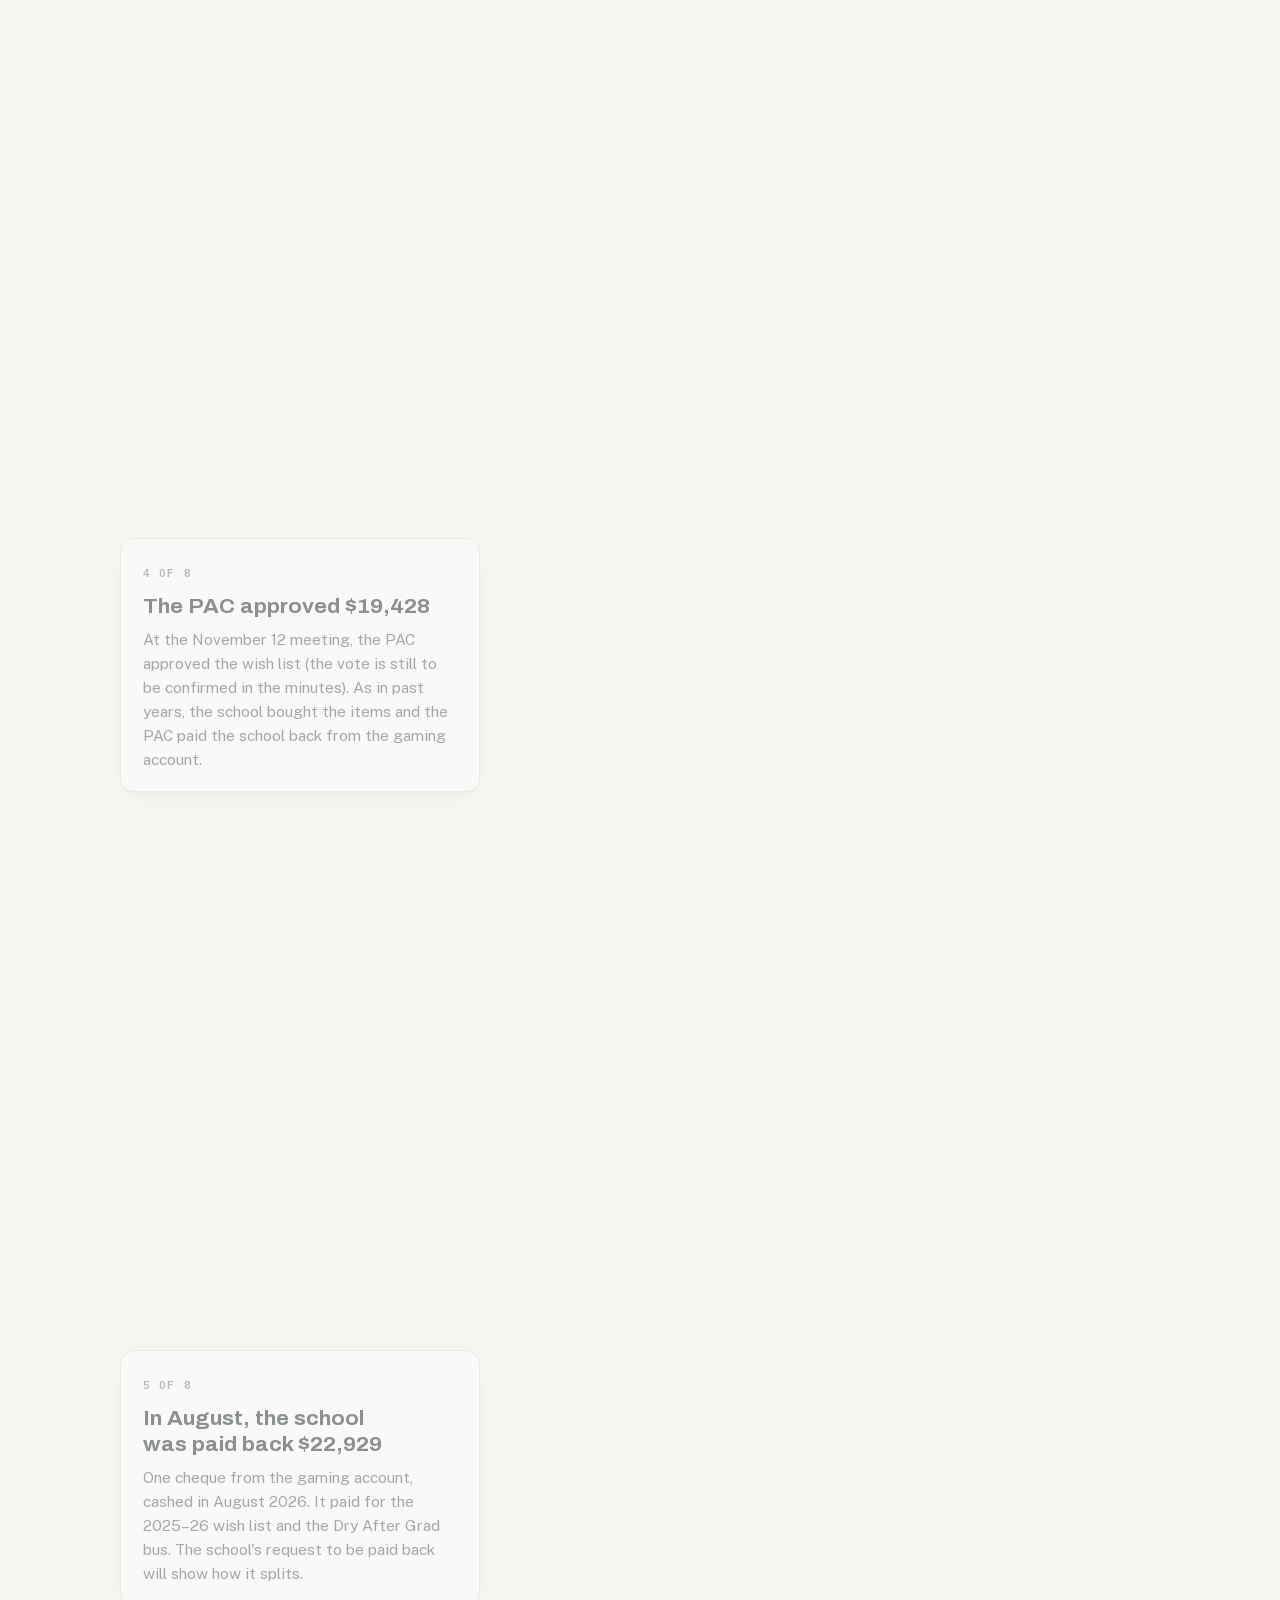
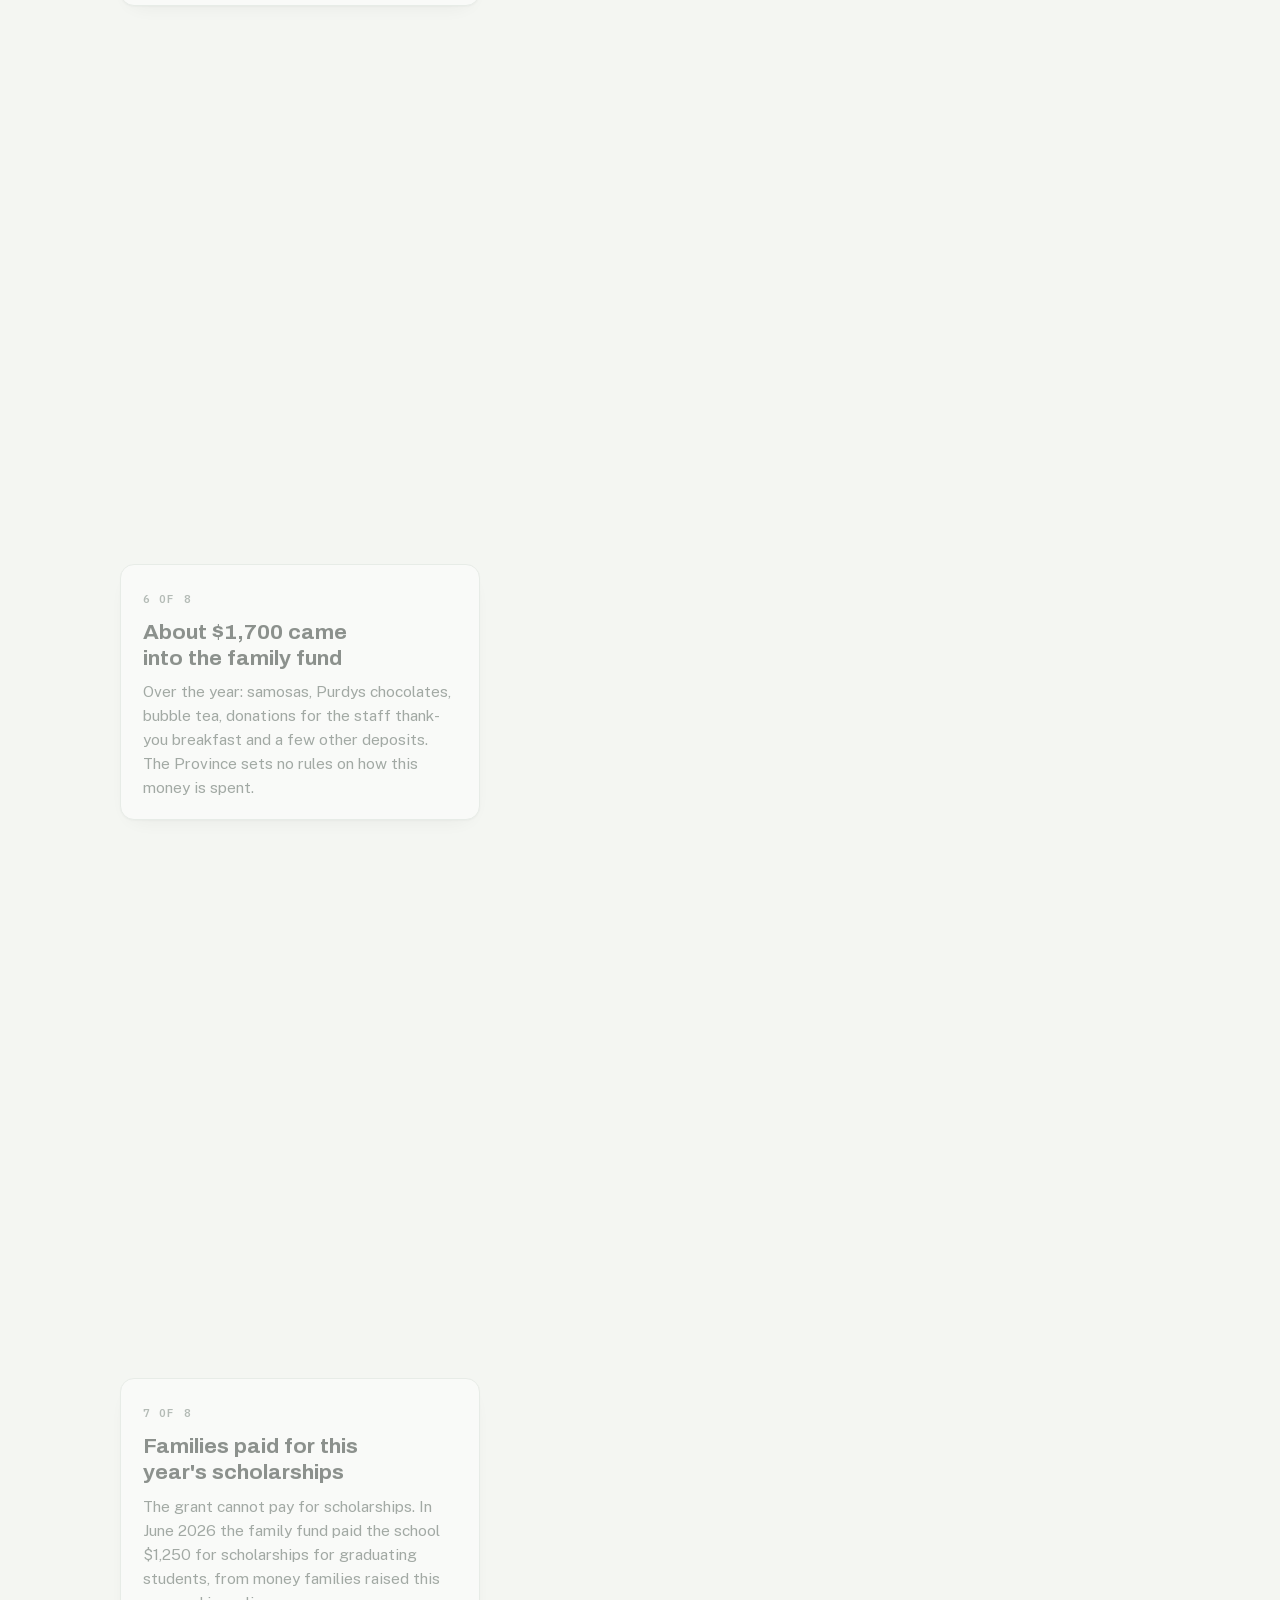
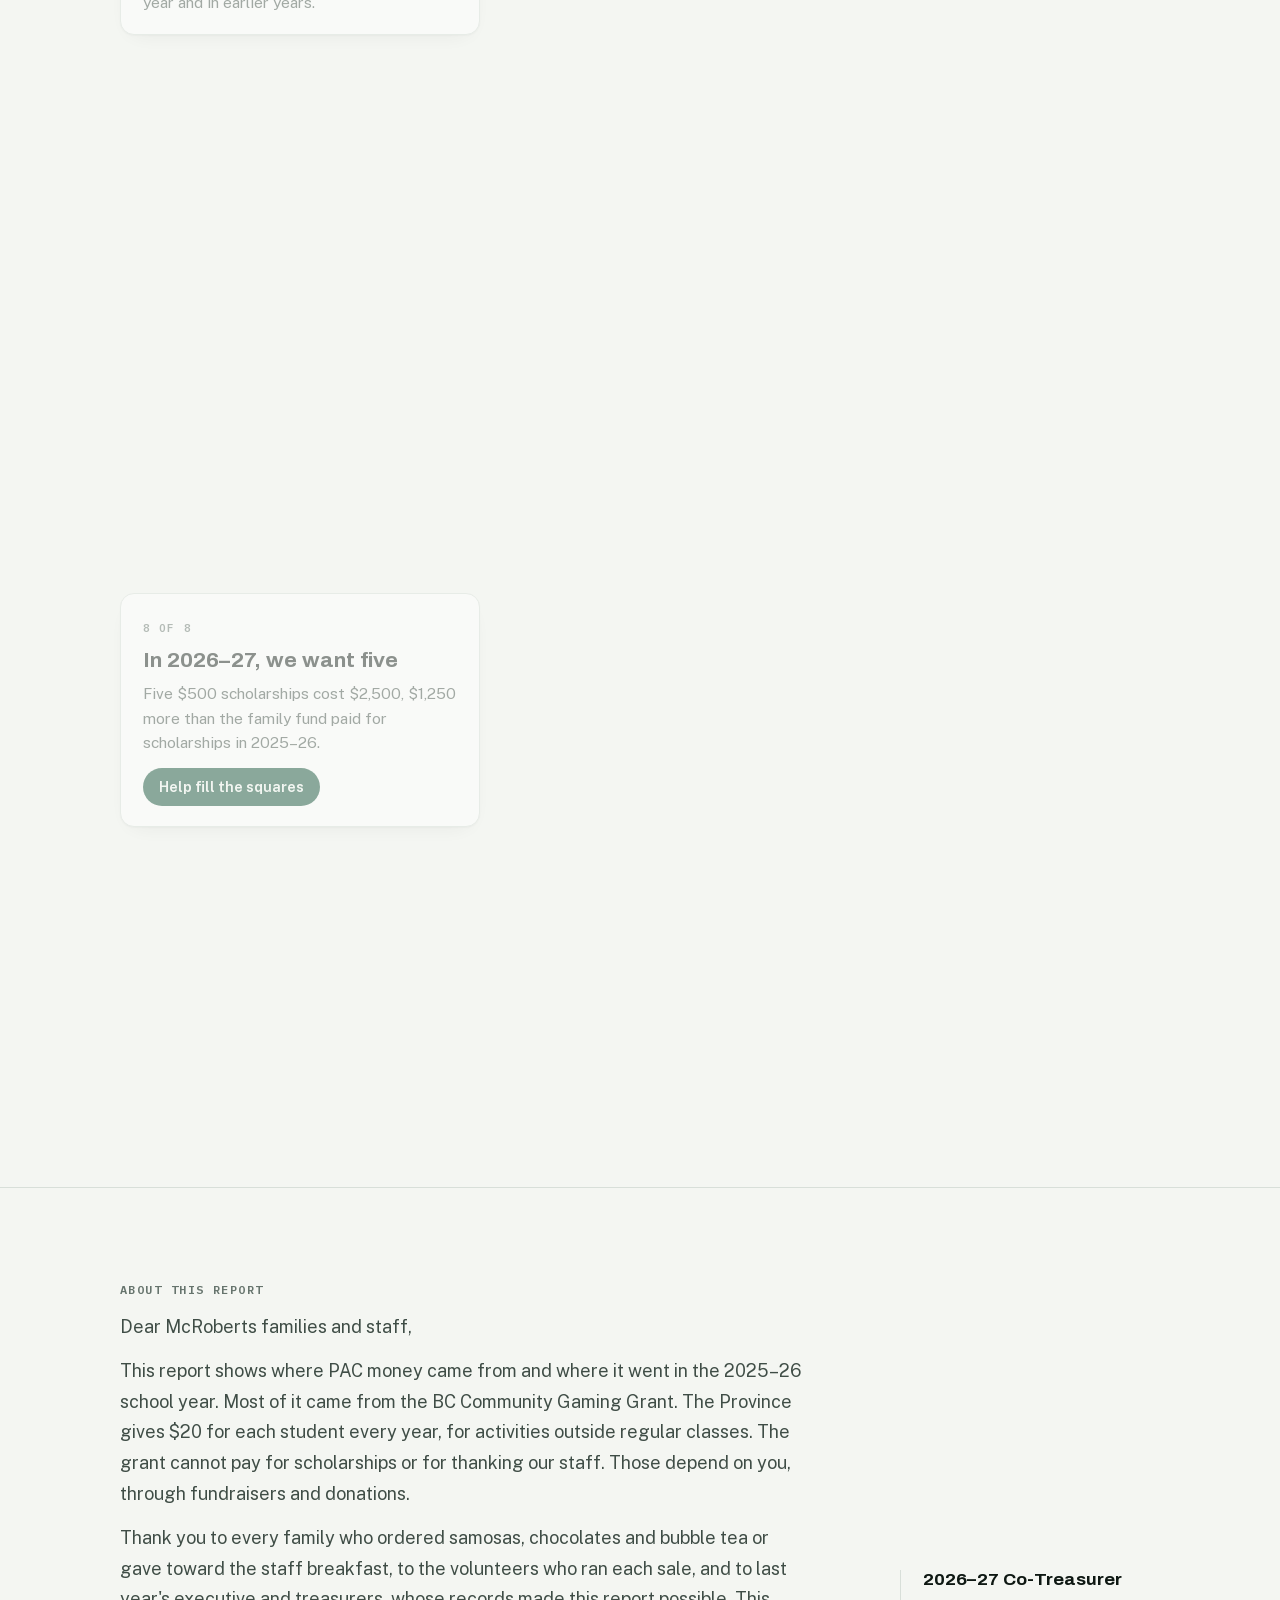
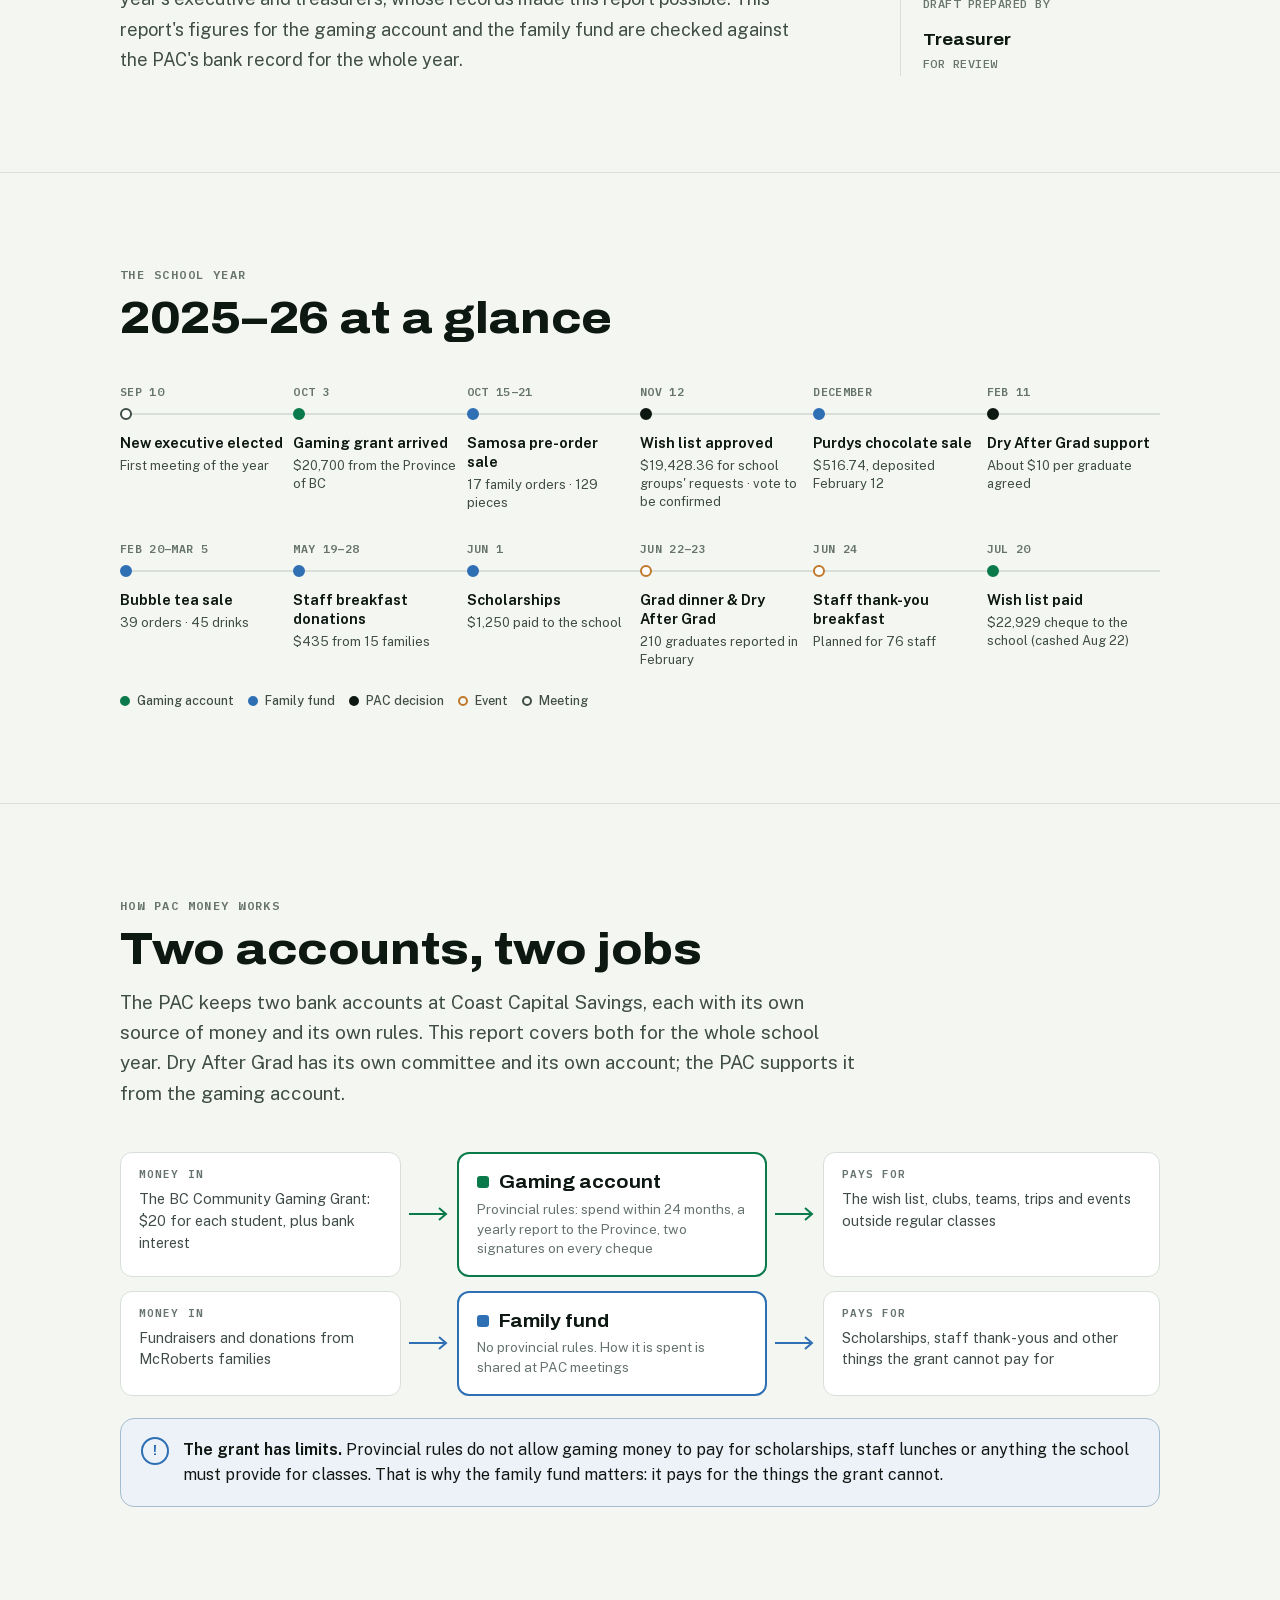
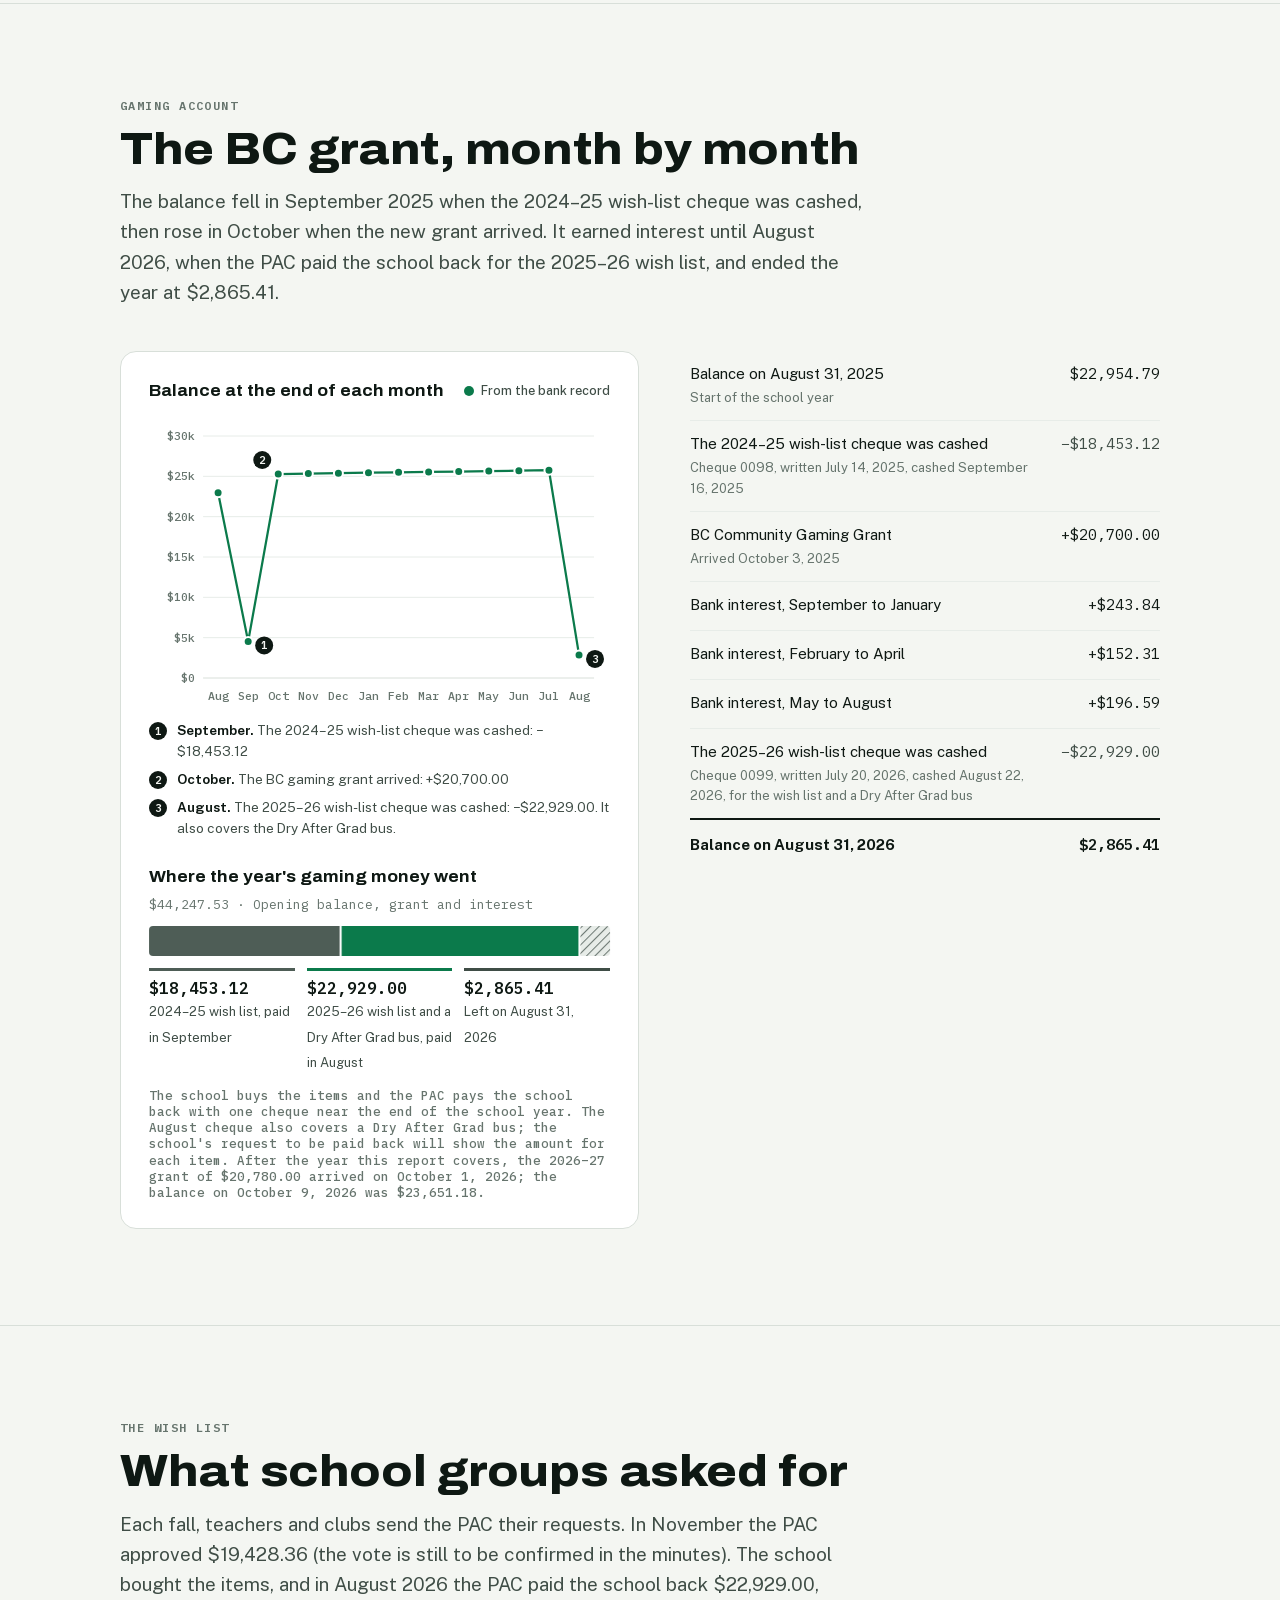
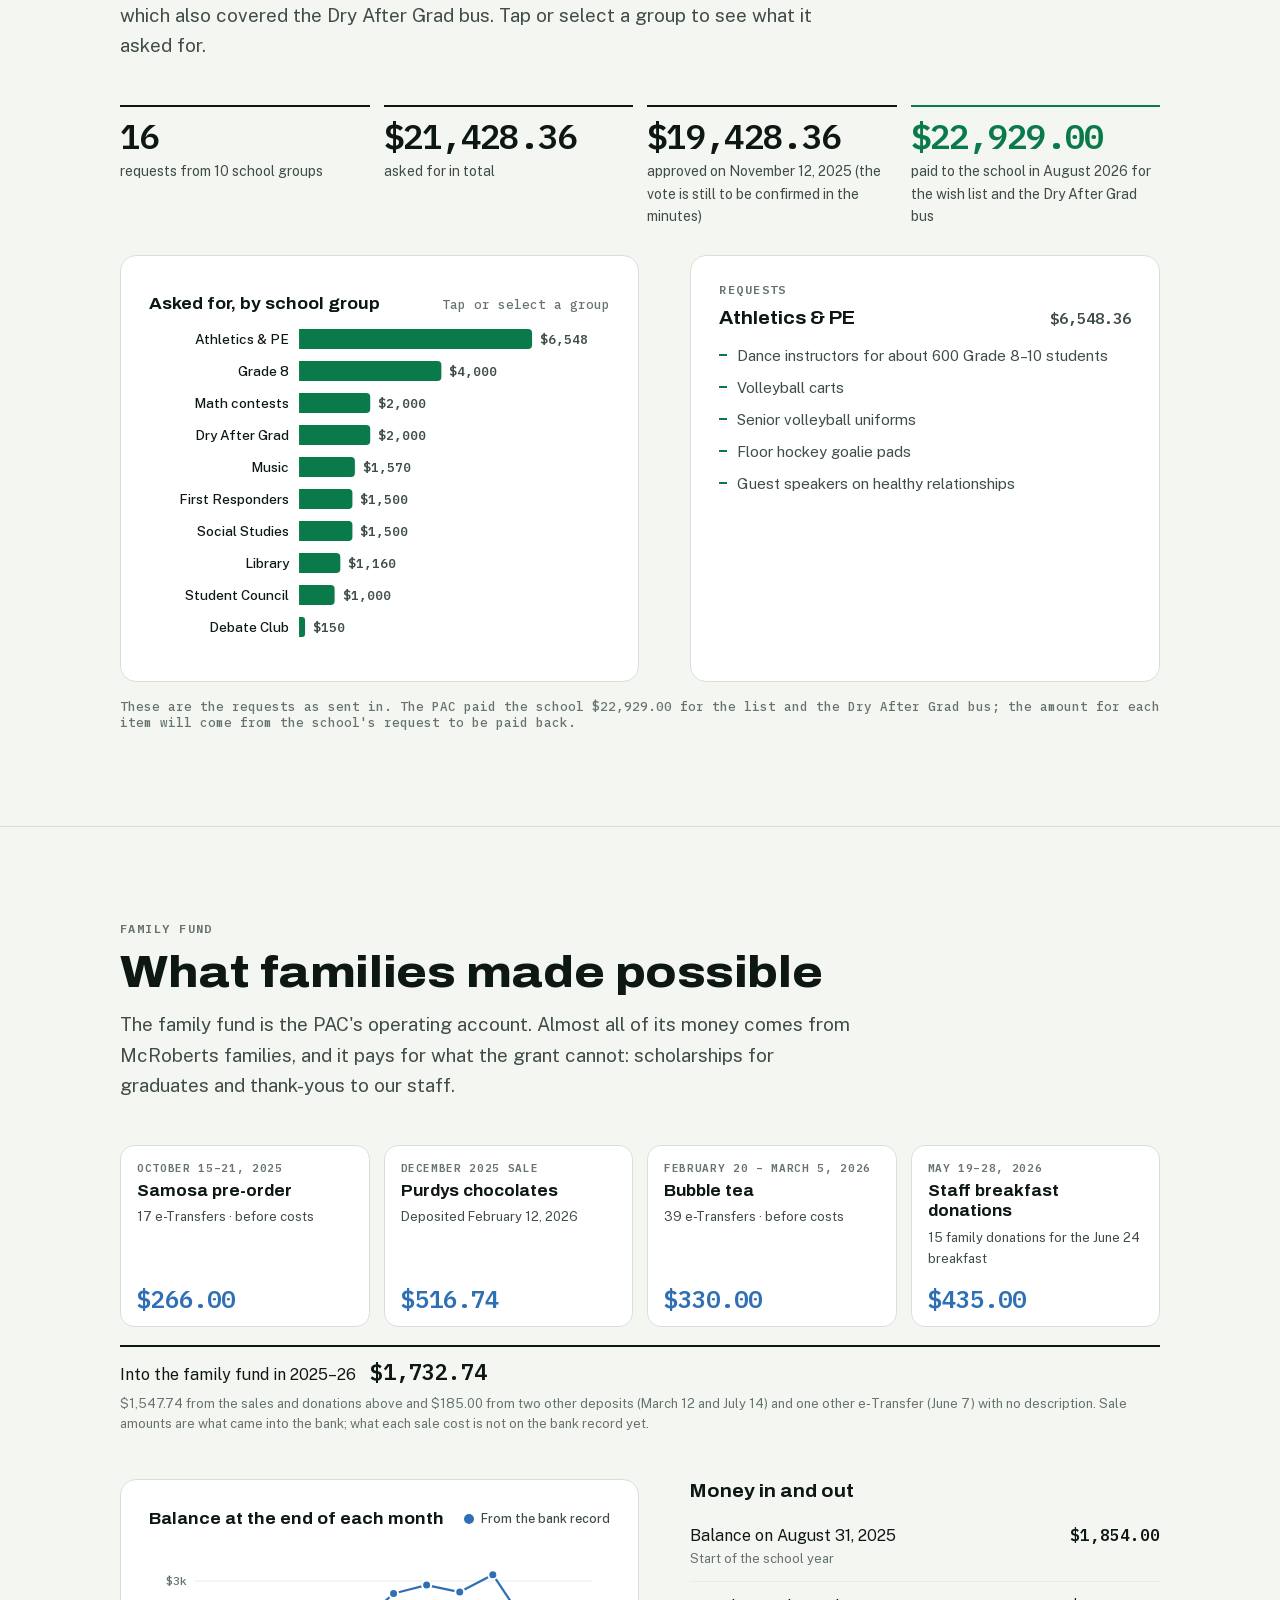
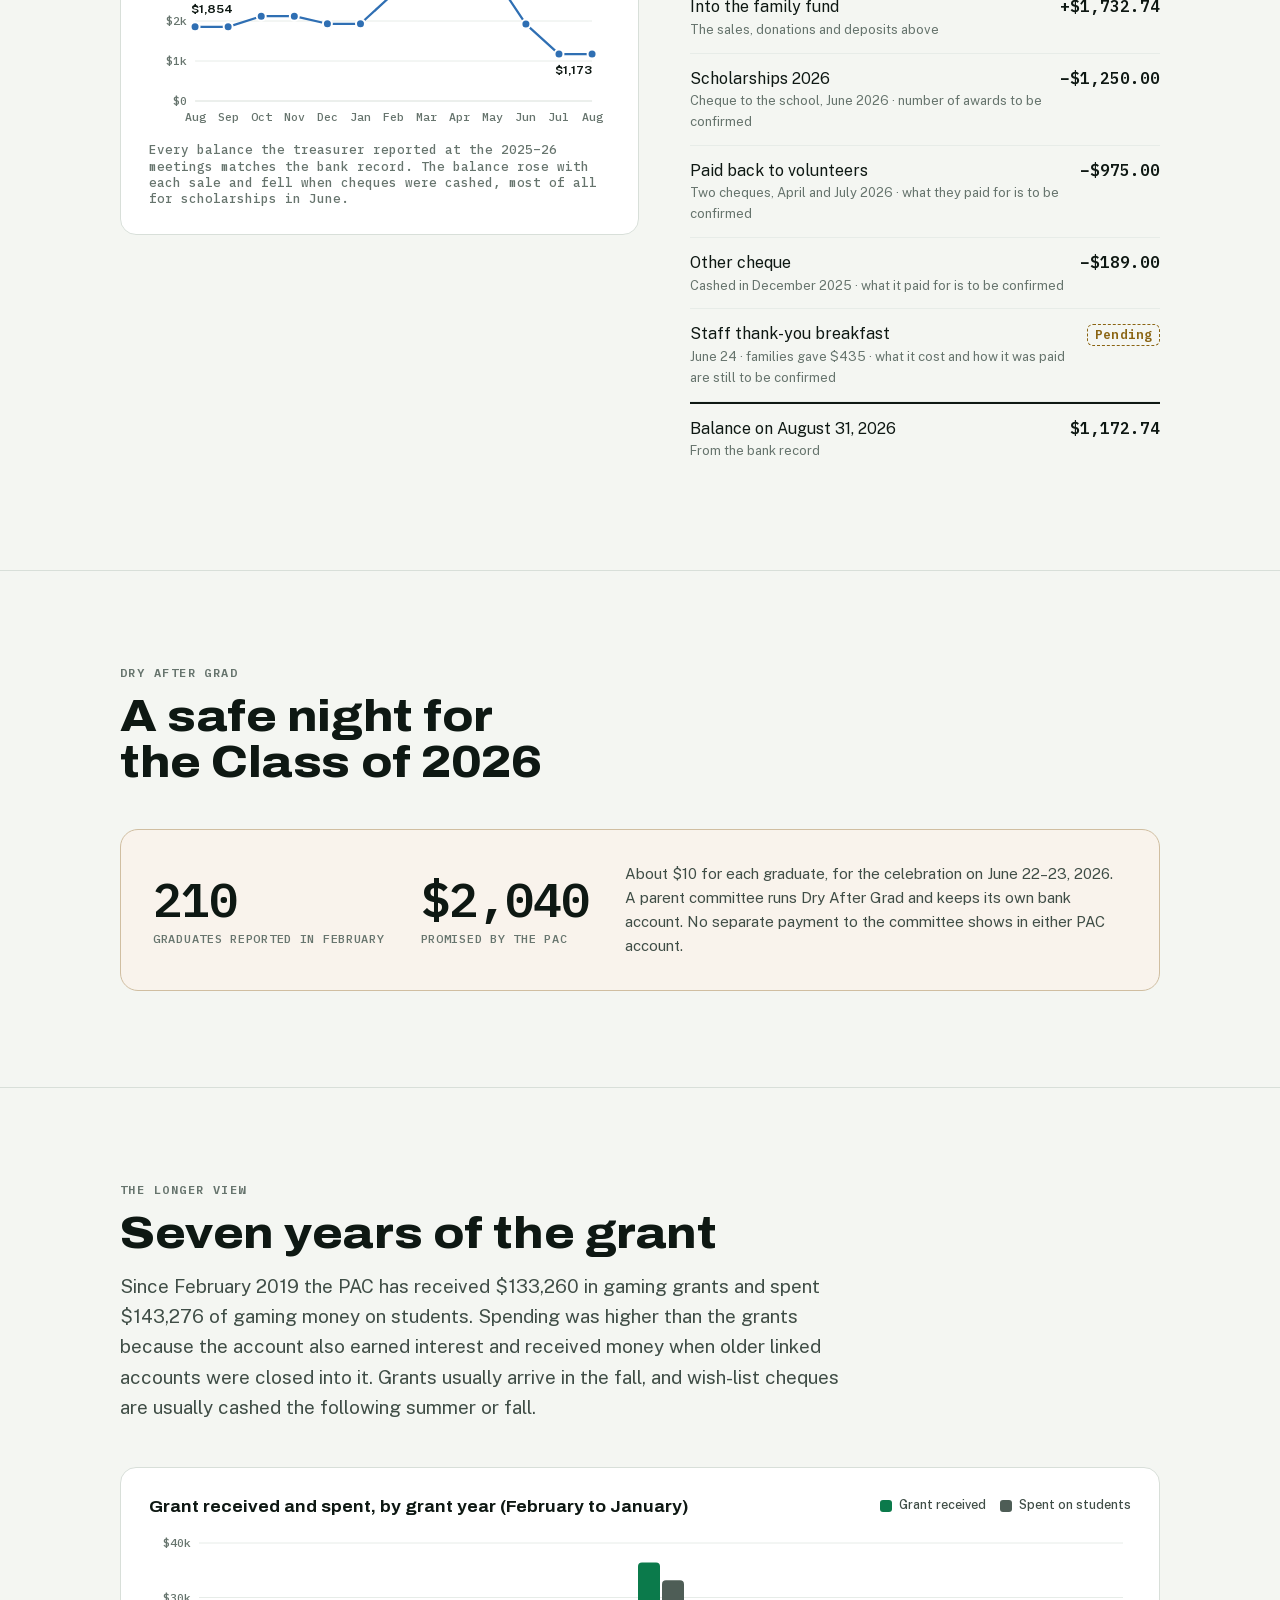
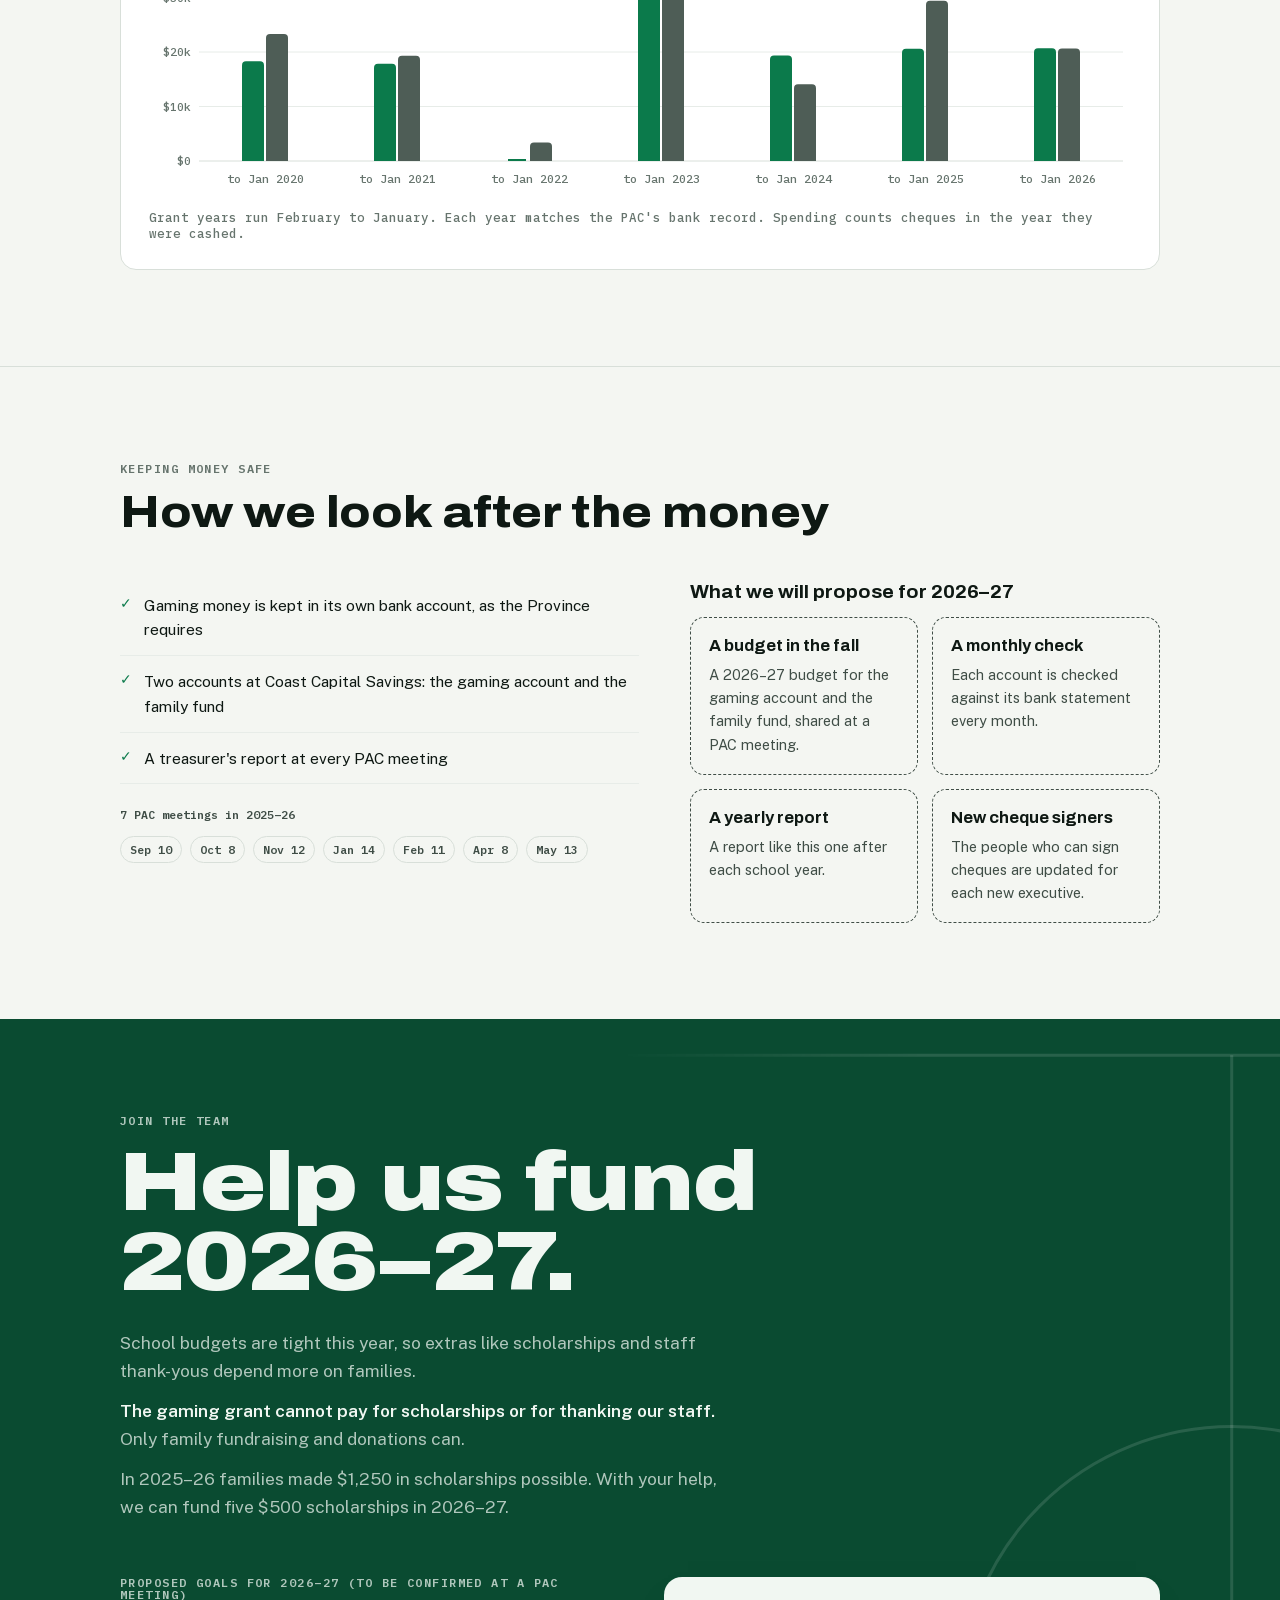
==== commit d58f6ee3: "fix: report the PAC's two bank accounts, not three The PAC keeps two accounts at Coast Capital Savin" ====
--- a/index.html
+++ b/index.html
@@ -171,7 +171,7 @@
 .acct .arrow svg{width:40px;height:14px;overflow:visible}
 .acct .arrow path{fill:none;stroke:var(--c);stroke-width:2}
 .acct .lbl{display:block;font:600 11px/1 var(--f-mono);letter-spacing:.1em;text-transform:uppercase;color:var(--muted);margin-bottom:8px}
-.gaming-c{--c:var(--gaming)} .operating-c{--c:var(--operating)} .dag-c{--c:var(--dag)}
+.gaming-c{--c:var(--gaming)} .operating-c{--c:var(--operating)}
 @media (max-width:820px){.map{gap:32px}.acct + .acct{padding-top:24px;border-top:1px solid var(--rule)}.acct{grid-template-columns:1fr;gap:8px}.acct .arrow{height:18px}.acct .arrow svg{transform:rotate(90deg);width:18px}}
 .rule-note{margin-top:22px;display:flex;gap:14px;align-items:flex-start;padding:18px 20px;border-radius:14px;background:color-mix(in srgb,var(--operating) 9%,var(--surface));border:1px solid color-mix(in srgb,var(--operating) 30%,var(--rule))}
 .rule-note b{font-weight:650}
@@ -482,7 +482,7 @@
 
   <section id="money">
     <div class="wrap">
-      <div class="sec-head"><p class="eyebrow">How PAC money works</p><h2>Three accounts, three jobs</h2><p class="lede">The PAC keeps three bank accounts at Coast Capital Savings. Each one has its own source of money and its own rules. This report covers the gaming account and the family fund; the Dry After Grad account is run by its committee and is not yet included.</p></div>
+      <div class="sec-head"><p class="eyebrow">How PAC money works</p><h2>Two accounts, two jobs</h2><p class="lede">The PAC keeps two bank accounts at Coast Capital Savings, each with its own source of money and its own rules. This report covers both for the whole school year. Dry After Grad has its own committee and its own account; the PAC supports it from the gaming account.</p></div>
       <div class="map" id="map"></div>
       <div class="rule-note"><span class="ic">!</span><p><b>The grant has limits.</b> Provincial rules do not allow gaming money to pay for scholarships, staff lunches or anything the school must provide for classes. That is why the family fund matters: it pays for the things the grant cannot.</p></div>
     </div>
@@ -653,7 +653,7 @@
   // money map
   const A = R.accounts;
   const arrow = `<div class="arrow"><svg viewBox="0 0 40 14"><path d="M0 7 H36 M30 1 L37 7 L30 13"/></svg></div>`;
-  $('map').innerHTML = [['gaming','gaming-c'],['operating','operating-c'],['dag','dag-c']].map(([k,c]) => {
+  $('map').innerHTML = [['gaming','gaming-c'],['operating','operating-c']].map(([k,c]) => {
     const a = A[k];
     return `<div class="acct ${c}"><div class="from"><span class="lbl">Money in</span>${a.funds}</div>${arrow}<div class="who"><h3>${a.name}</h3><p>${a.rules}</p></div>${arrow}<div class="to"><span class="lbl">Pays for</span>${a.pays}</div></div>`;
   }).join('');
@@ -704,7 +704,7 @@
     `<div class="sum"><span>Balance on August 31, 2026<small>From the bank record</small></span><span class="num">${money(O.closing.value,2)}${chip(O.closing.status,O.closing.source)}</span></div>`;
 
   // dry after grad
-  const D = A.dag;
+  const D = R.dag;
   $('dagBand').innerHTML = `<div class="eq">${D.grads}<small>Graduates reported in February</small></div><div class="eq">${money(D.committed.value,0)}<small>Promised by the PAC</small></div>
     <div><p>About ${money(R.rates.dagPerGrad,0)} for each graduate, for the celebration on ${D.eventDate}. ${D.note} ${chip(D.committed.status,D.committed.source)}</p></div>`;
 
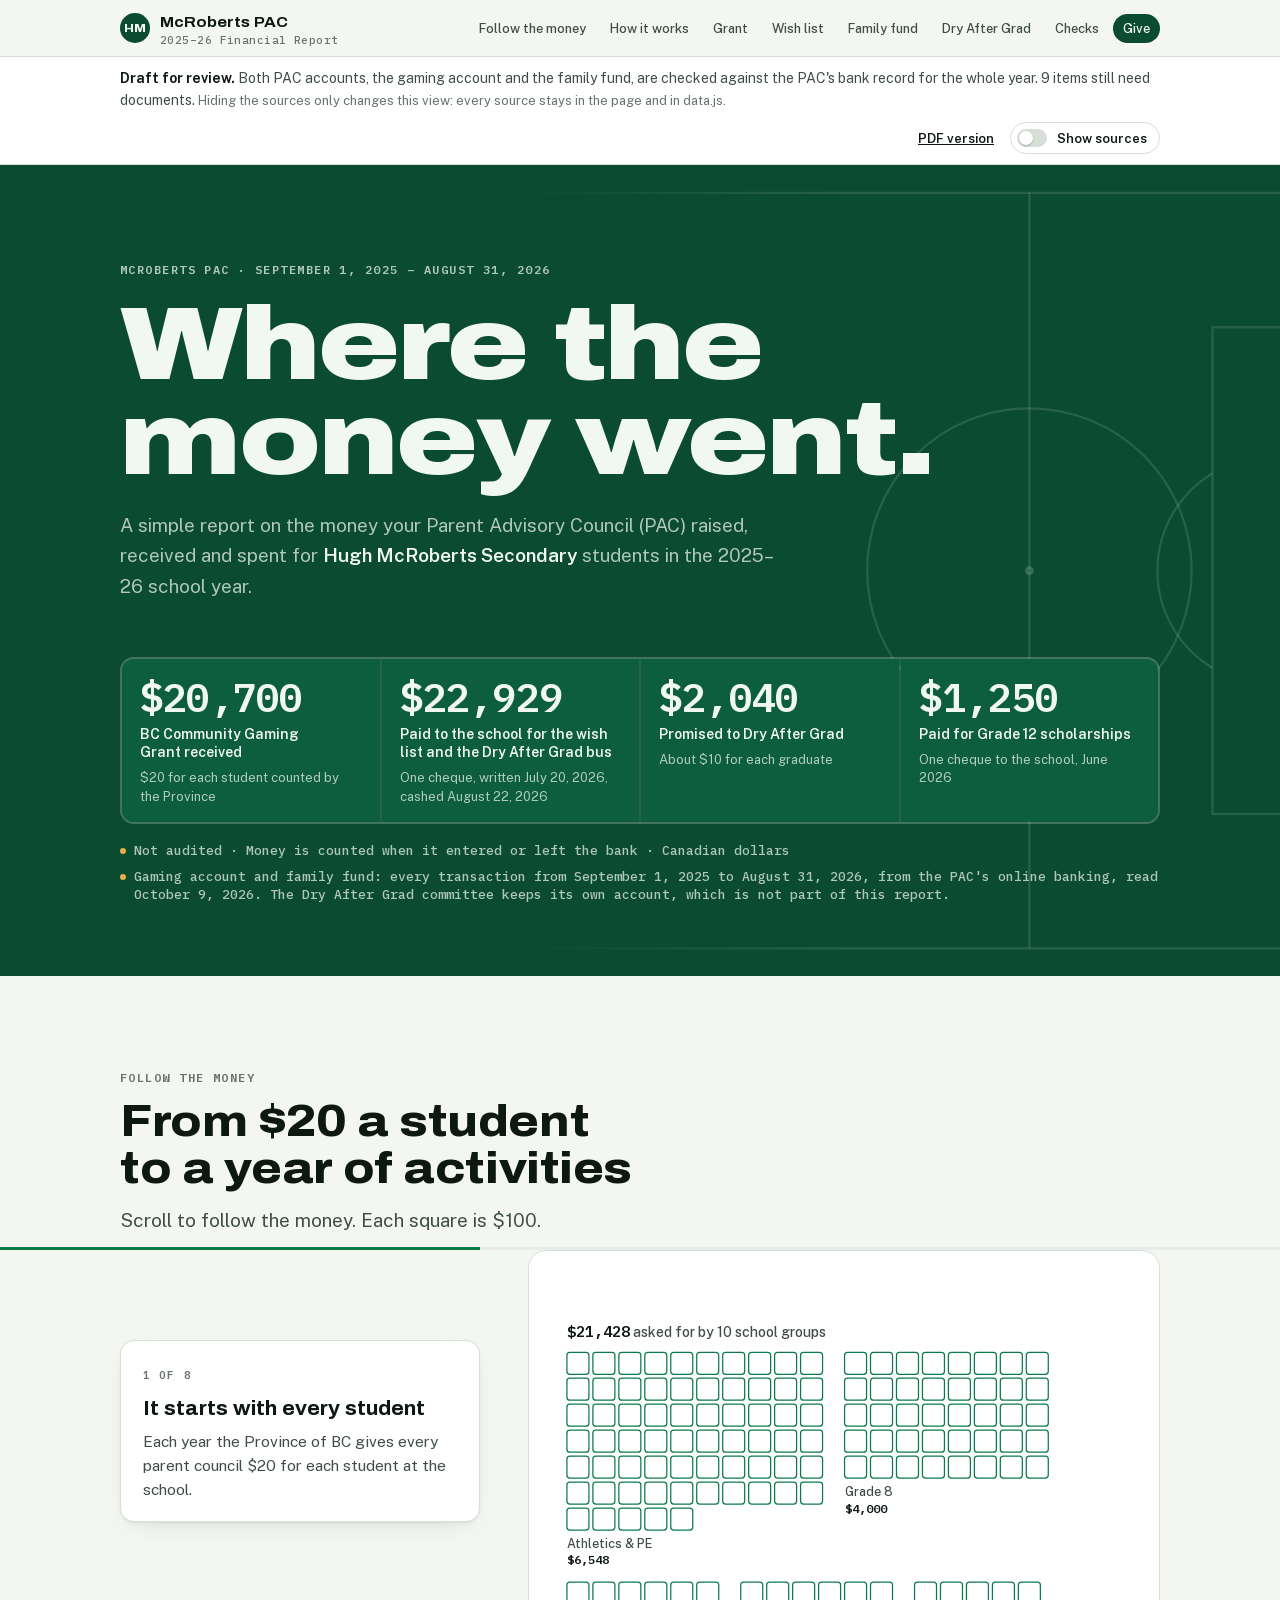
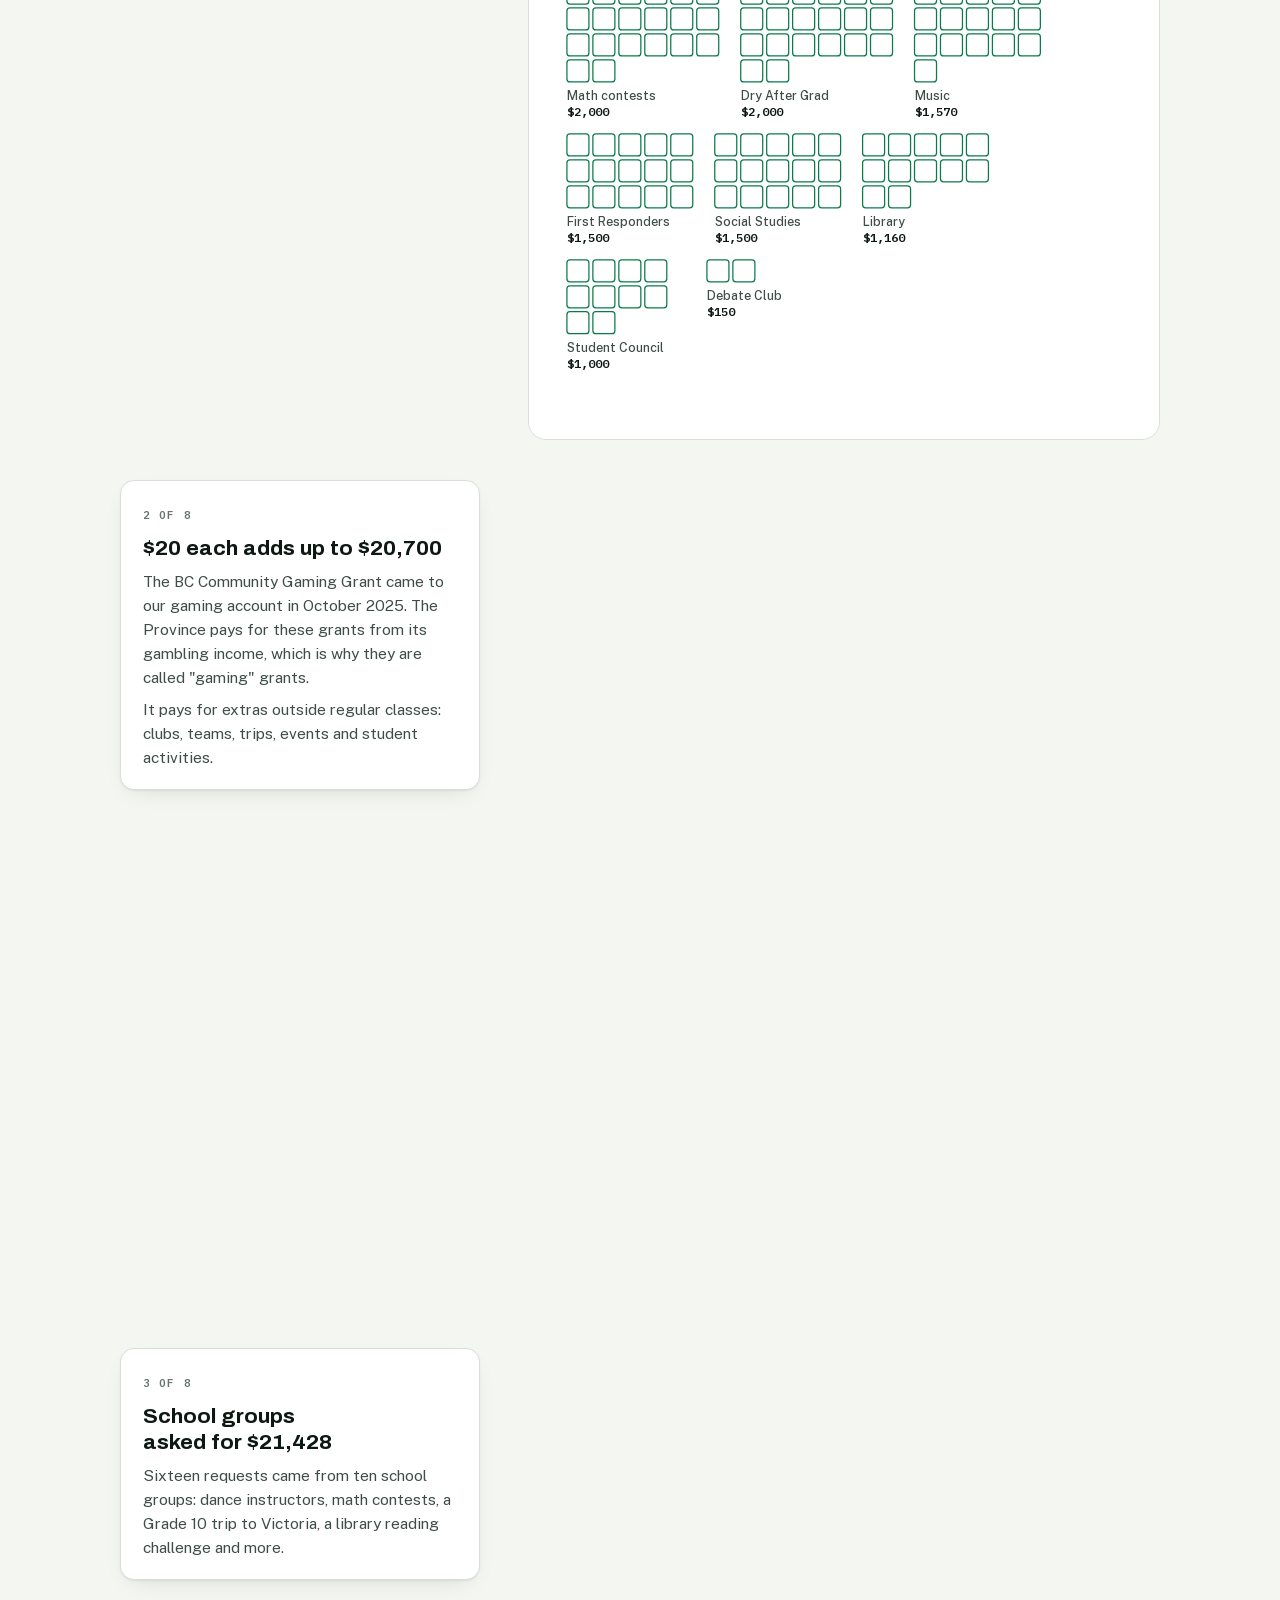
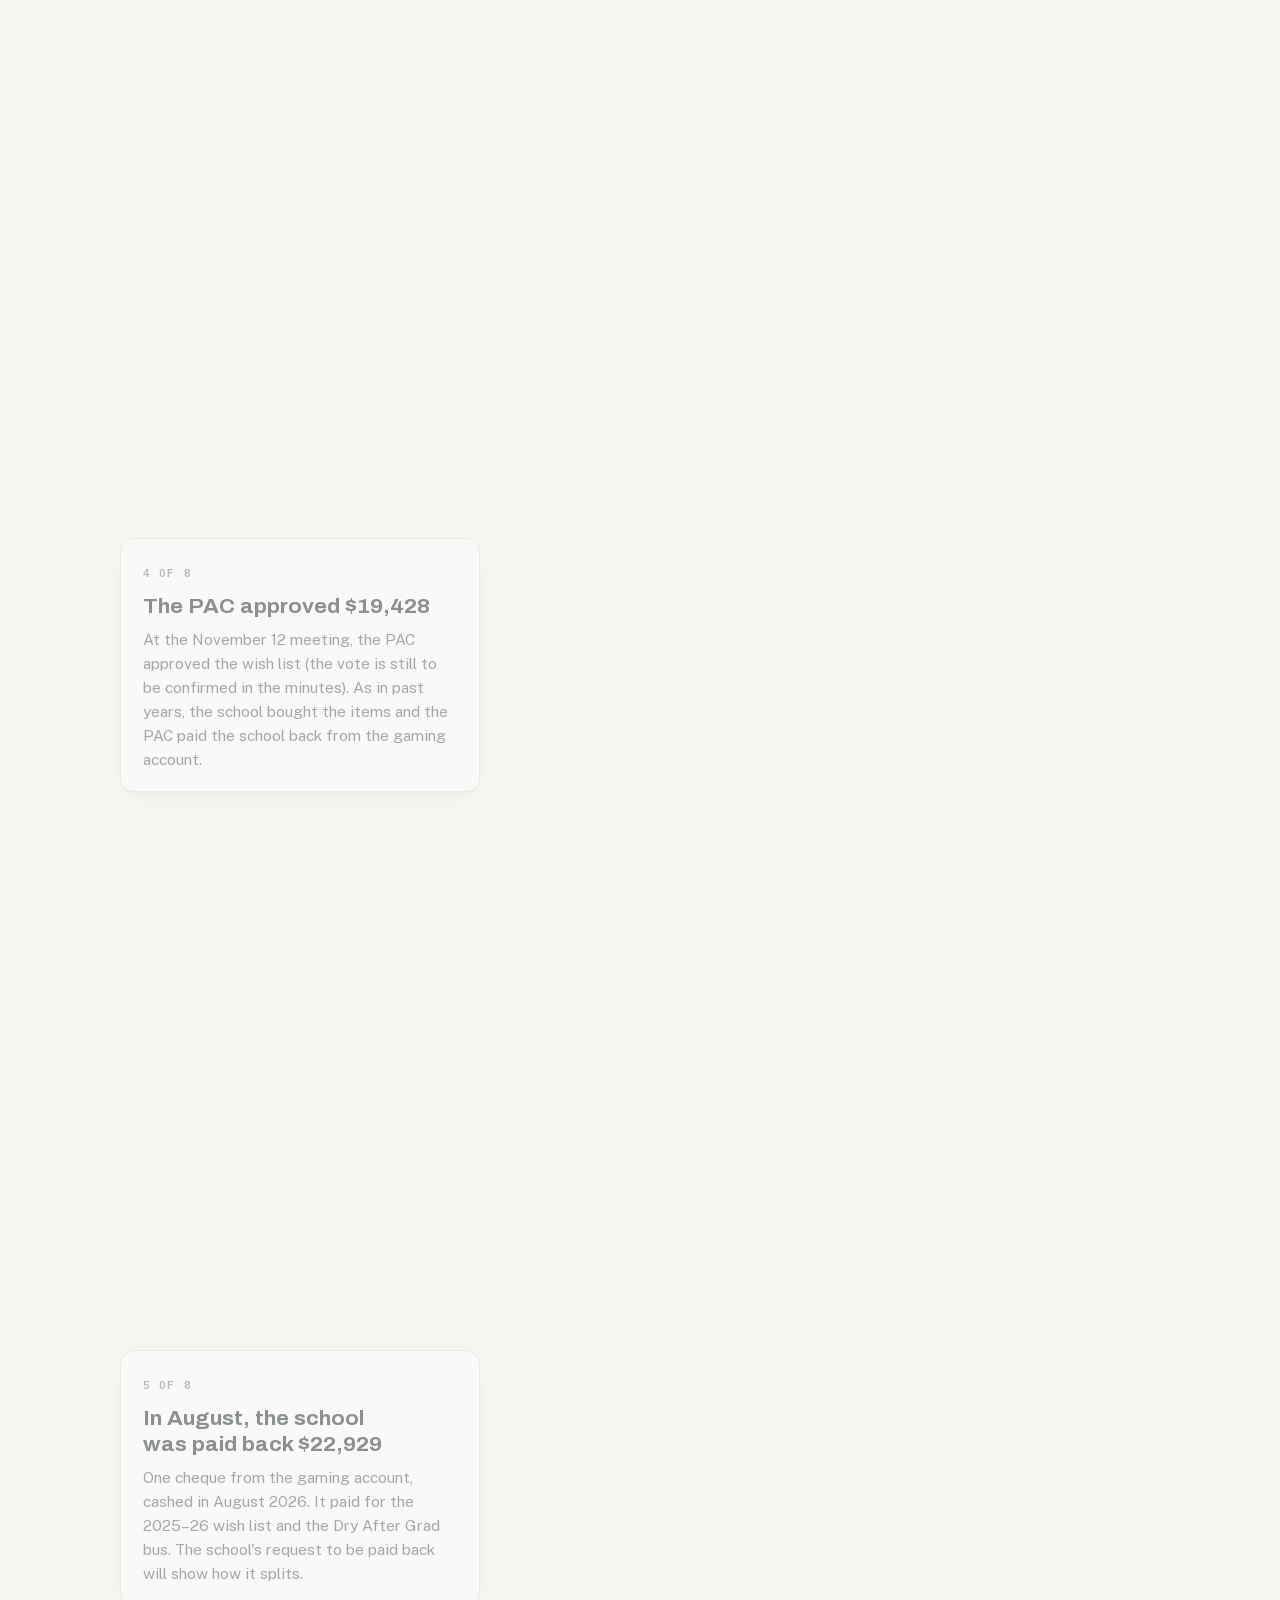
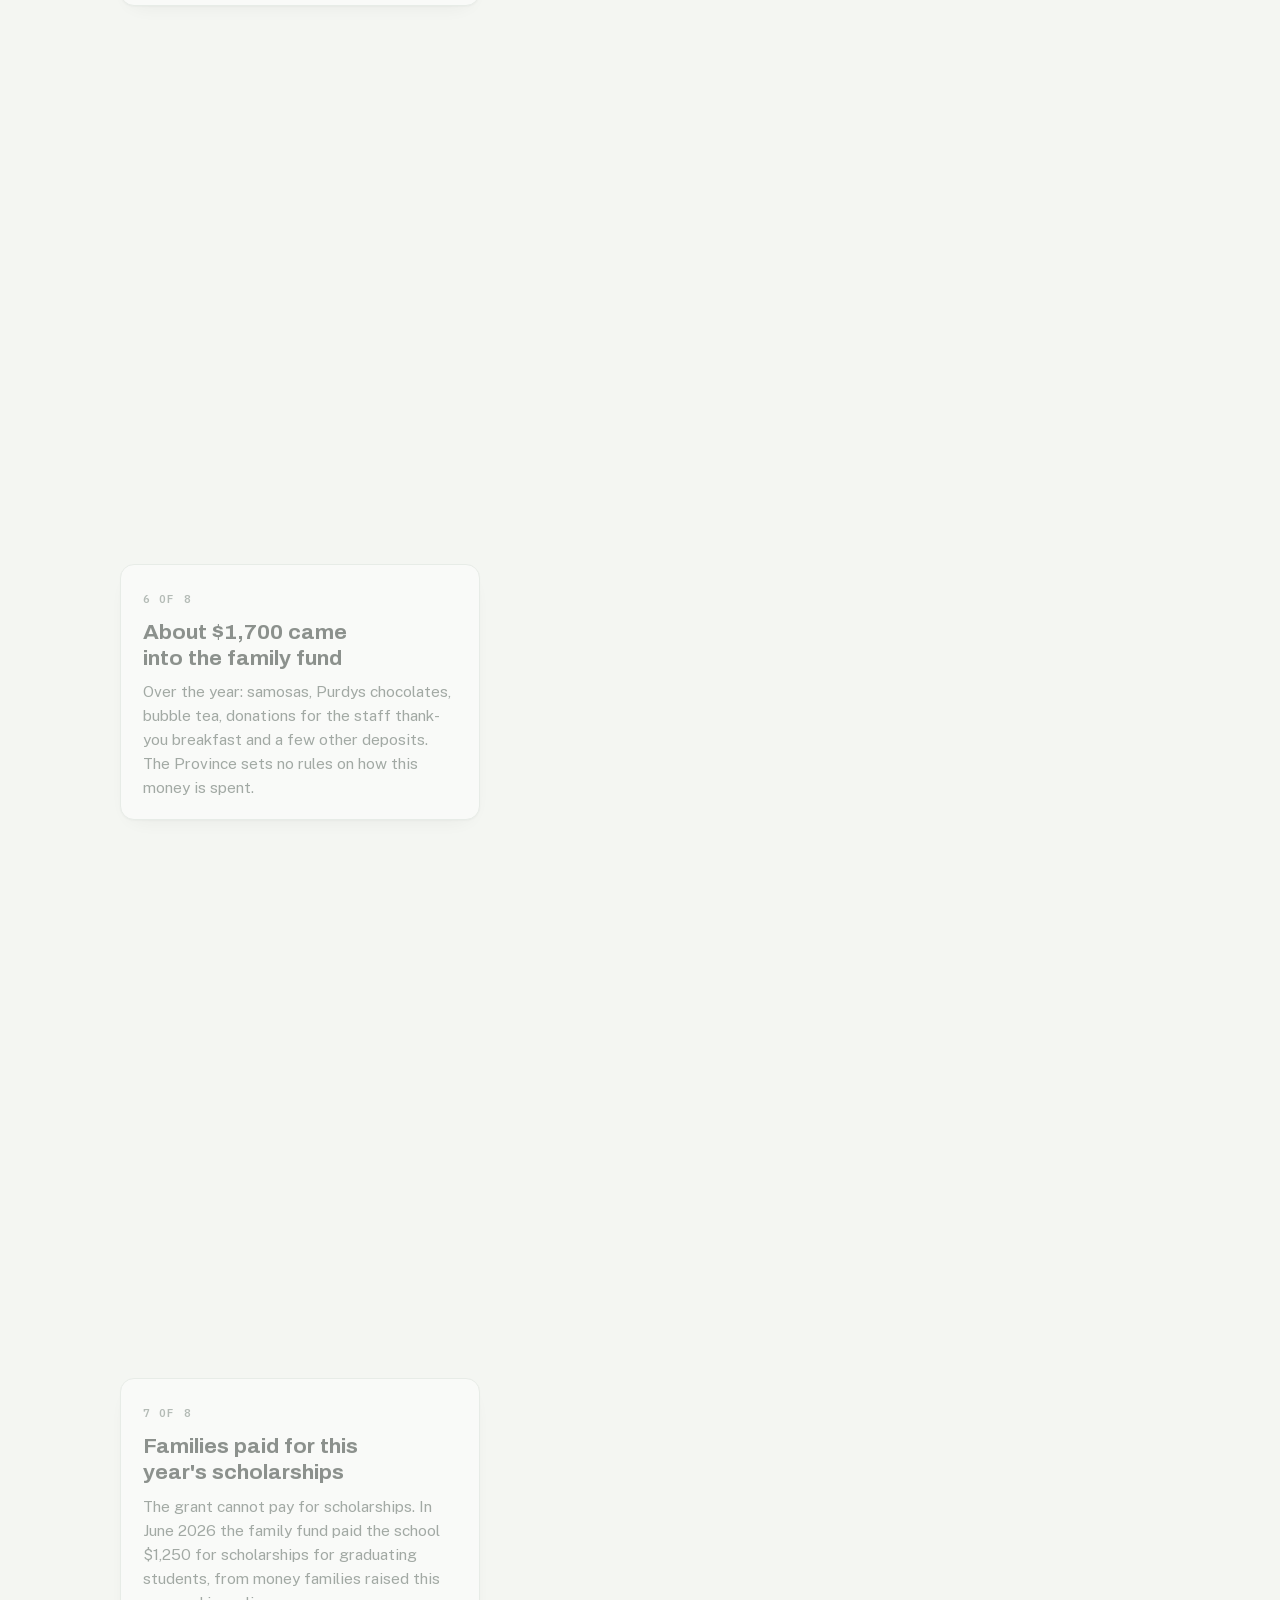
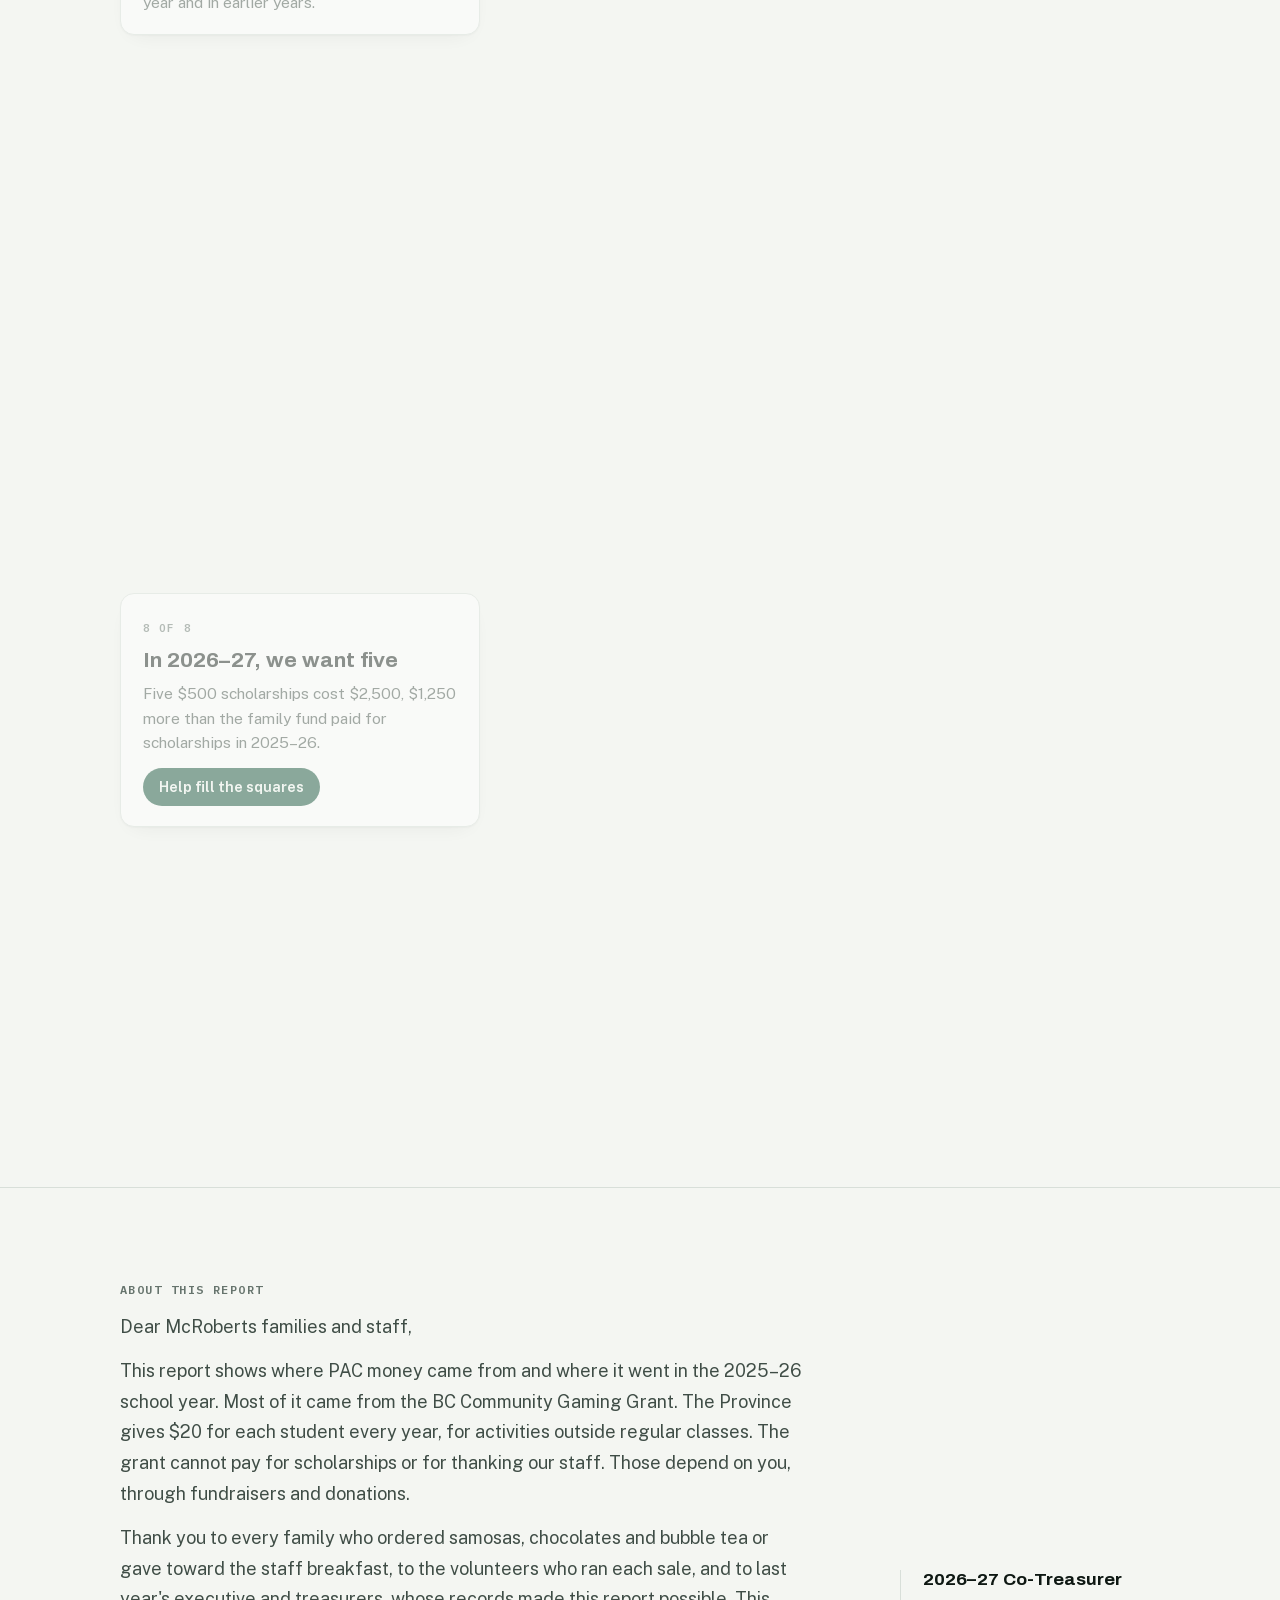
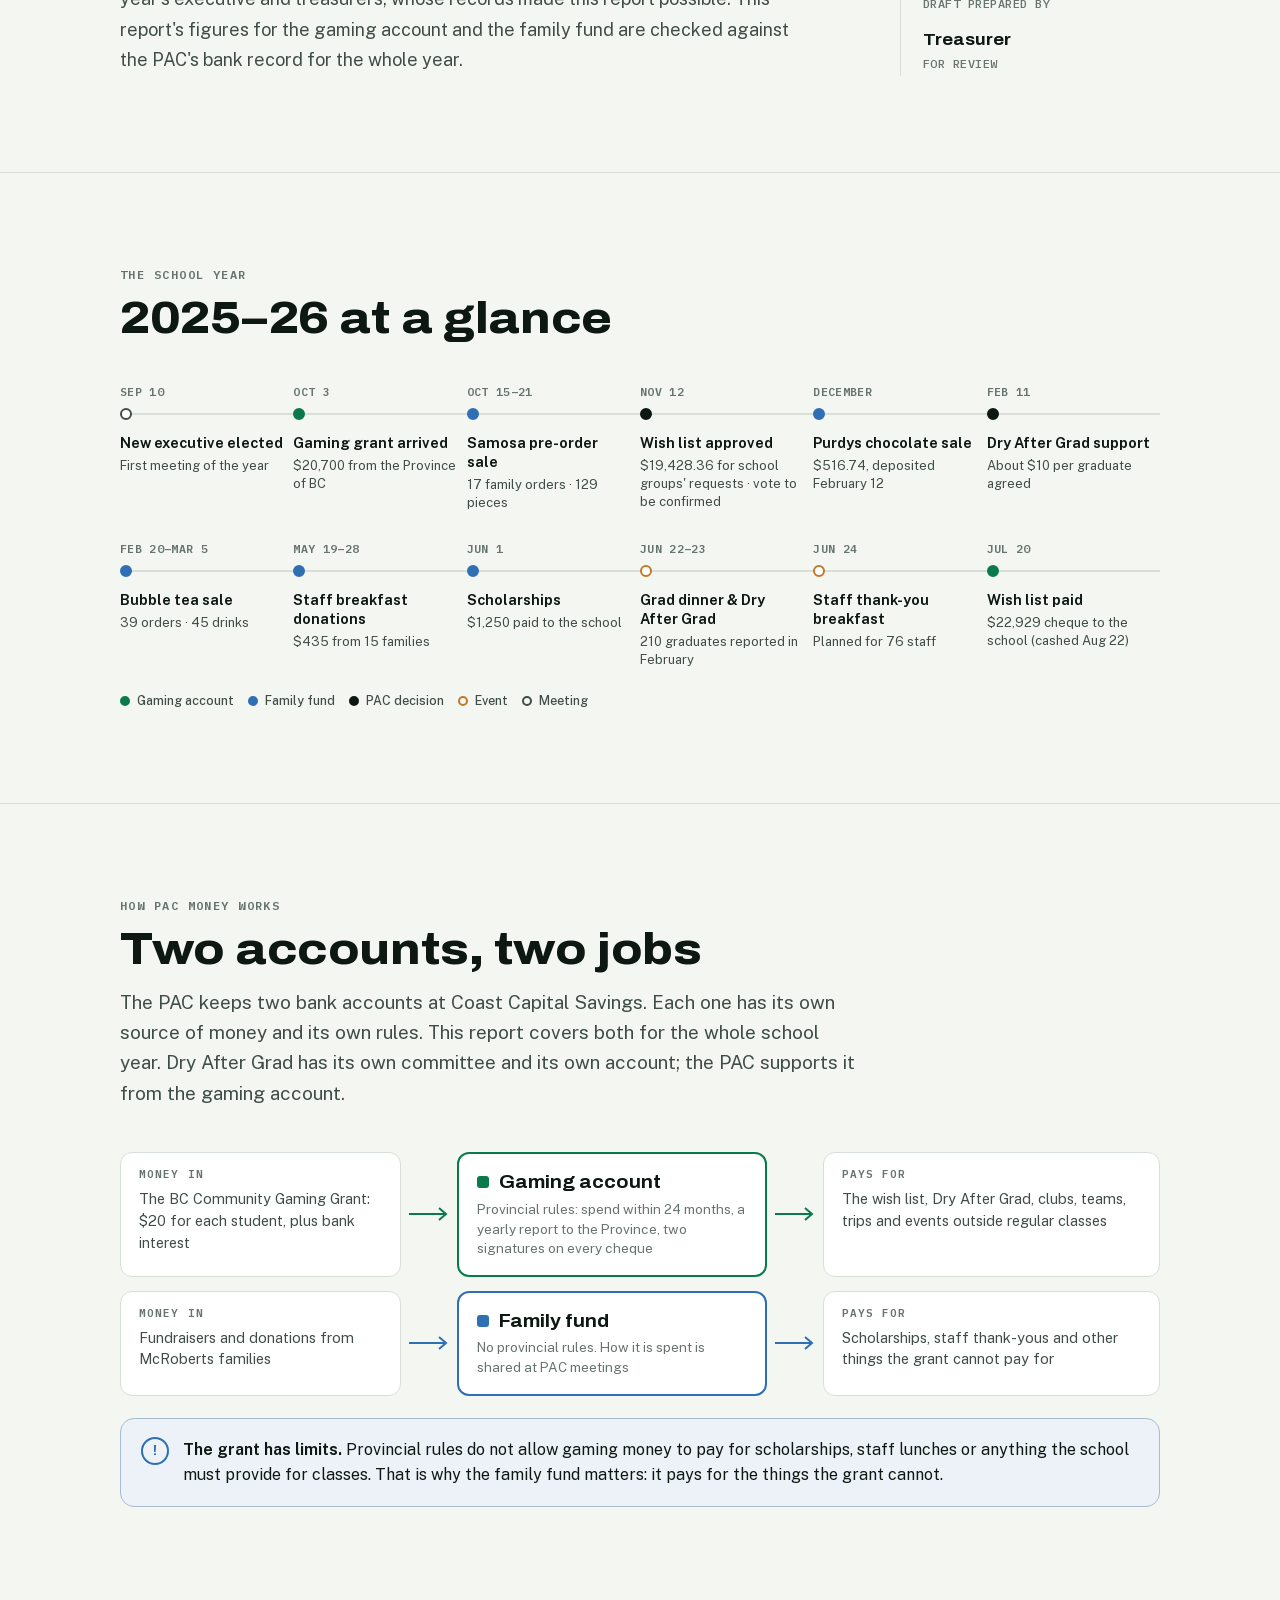
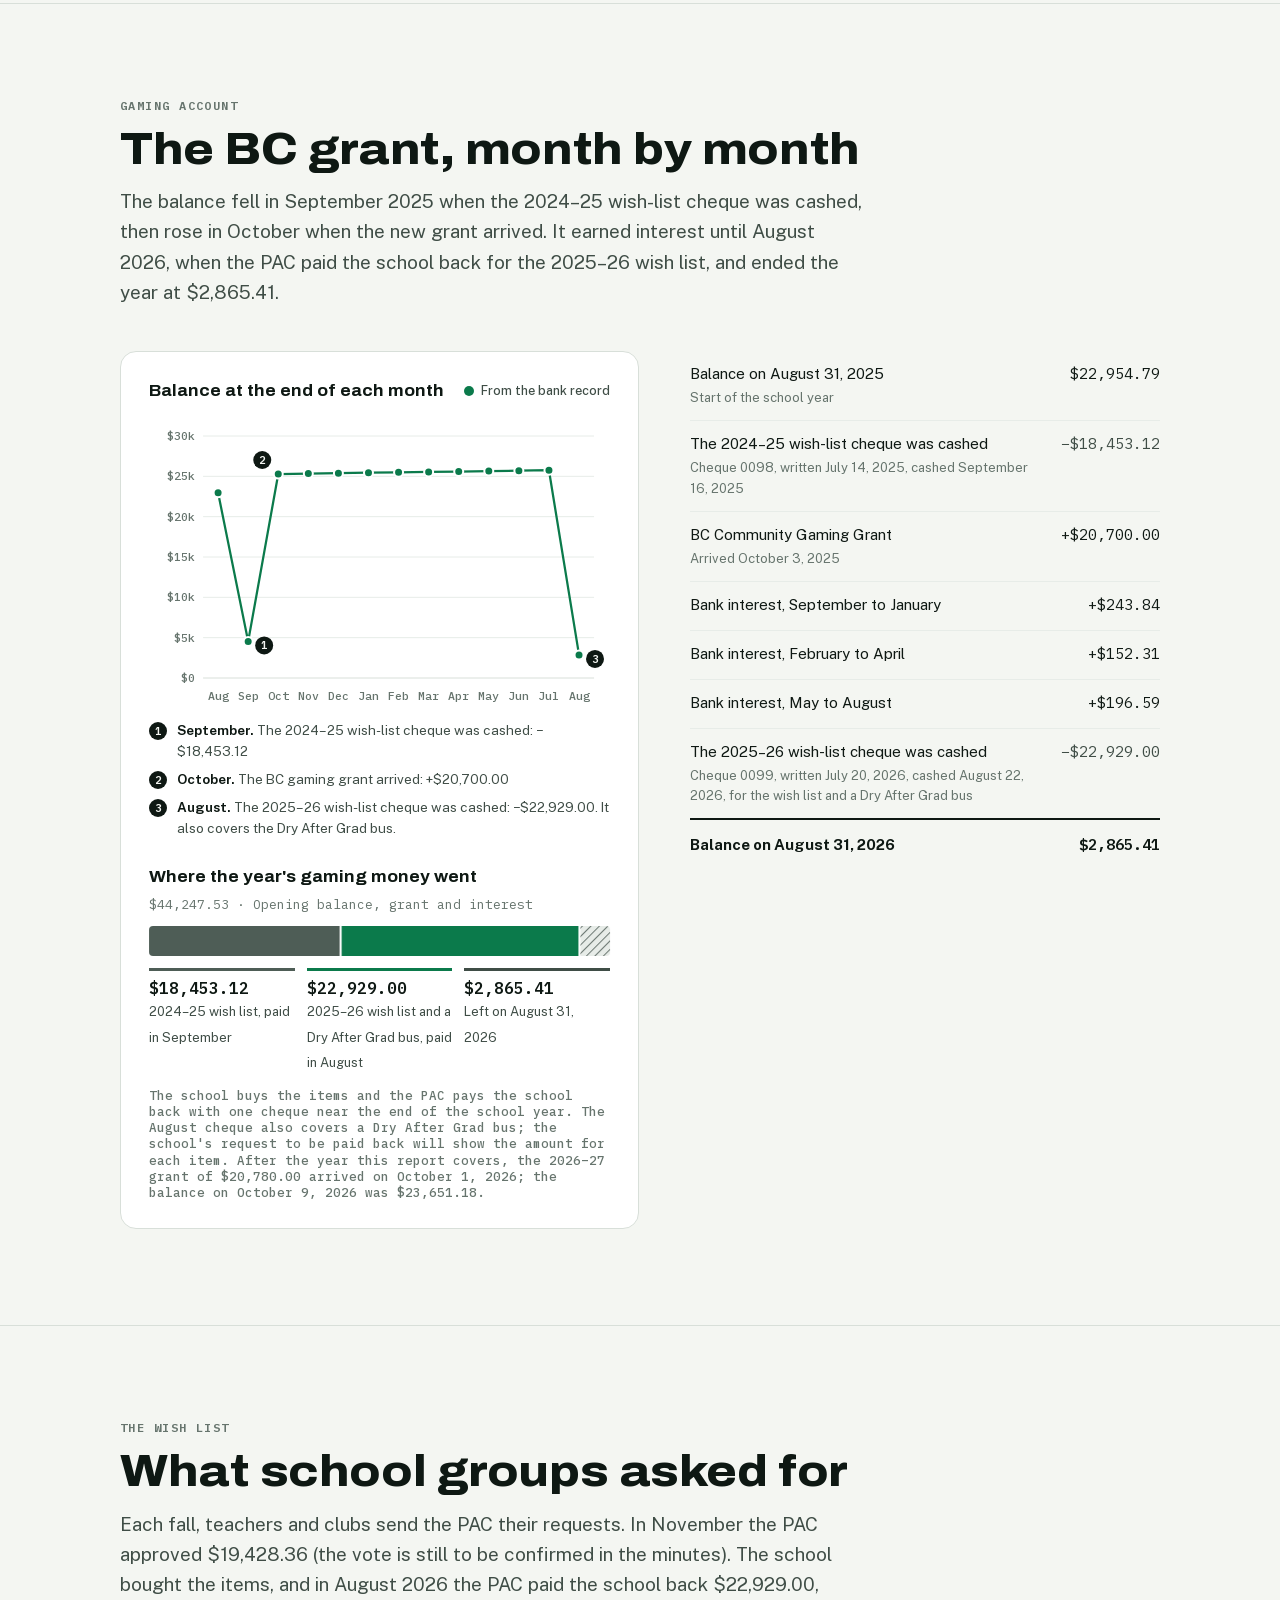
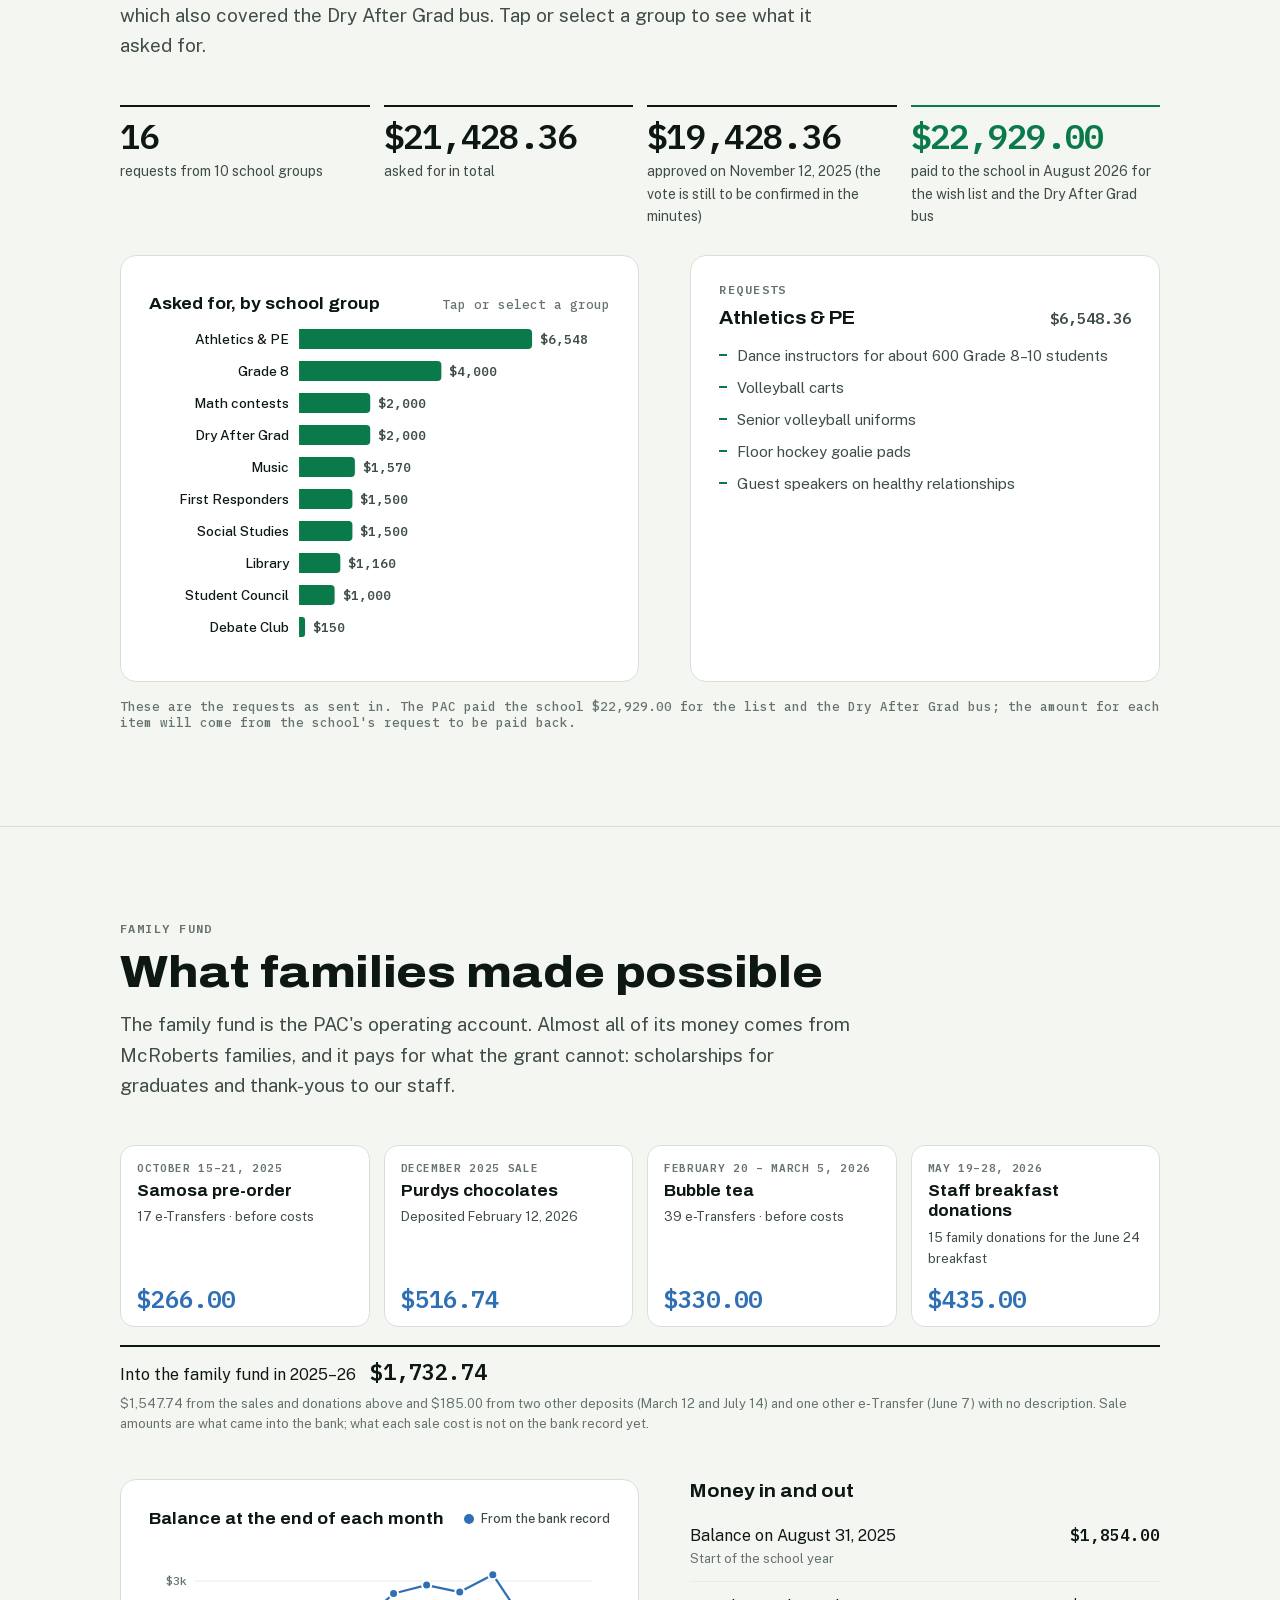
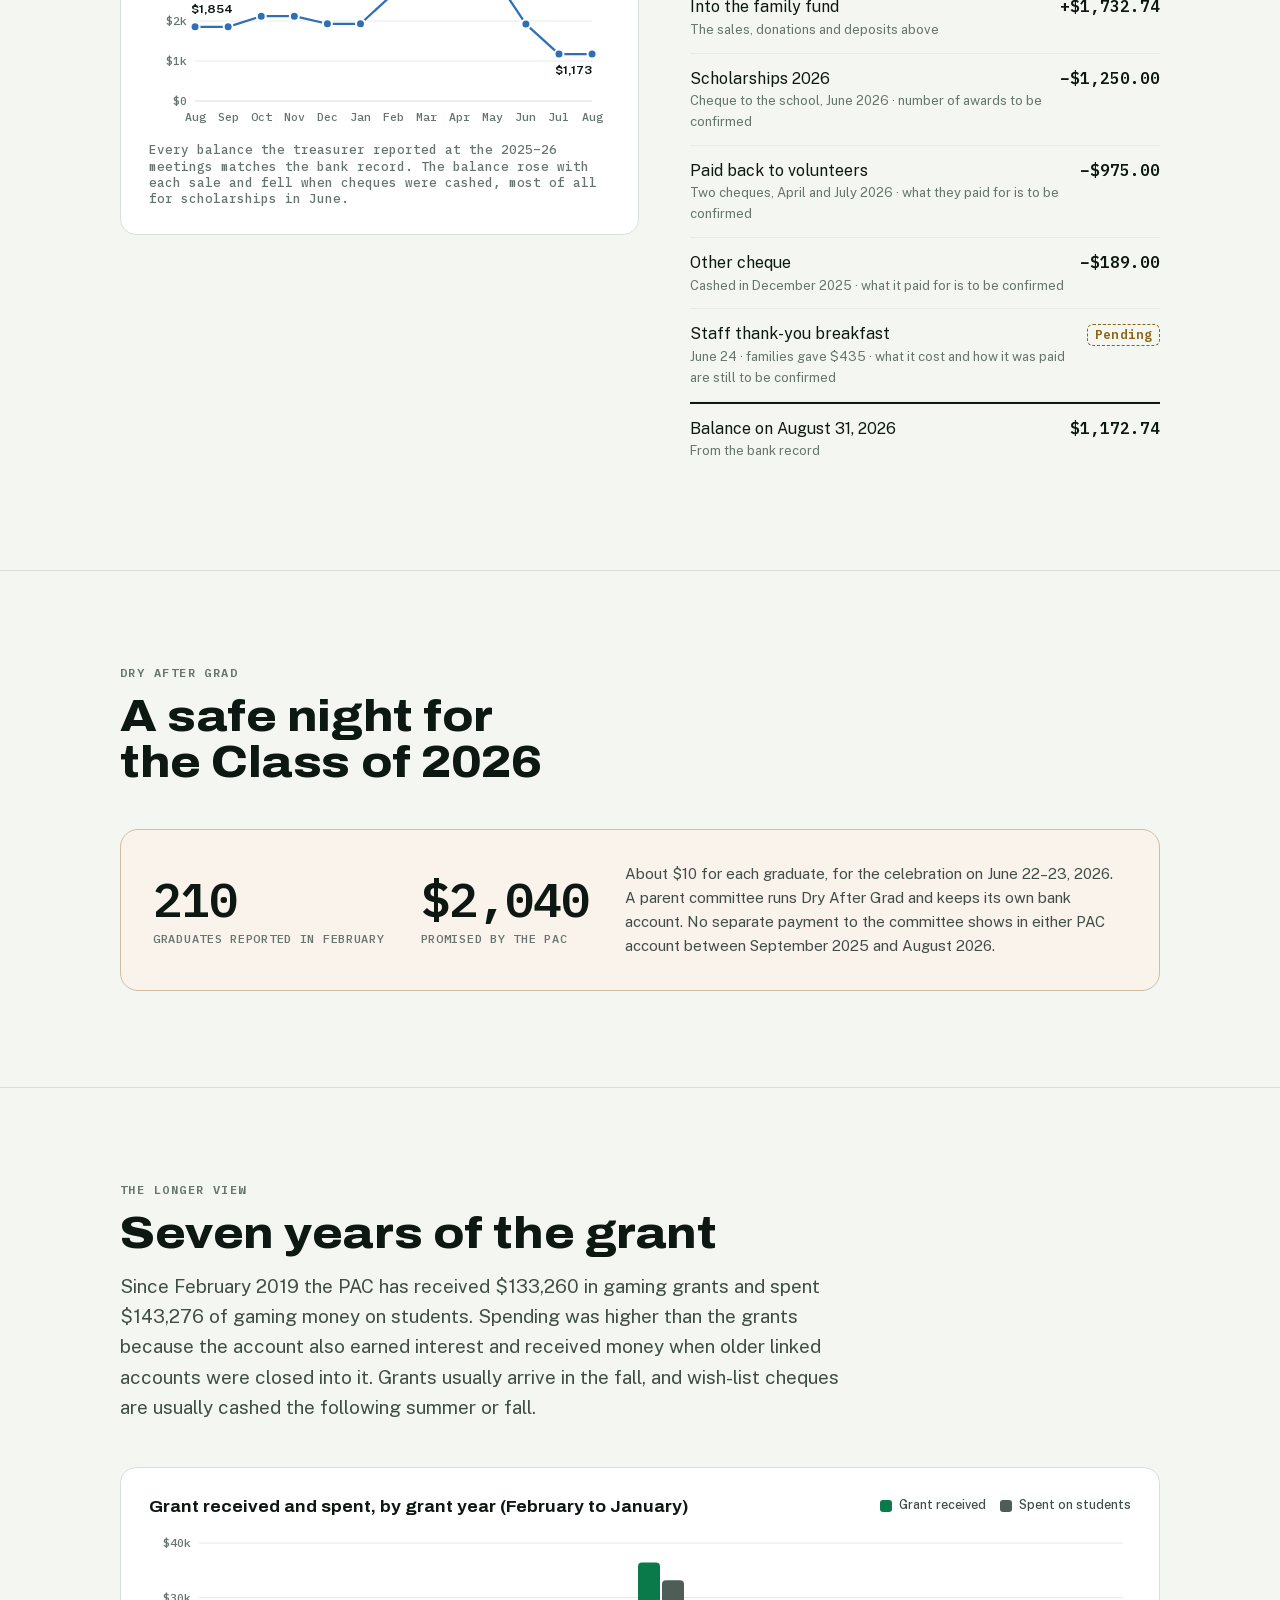
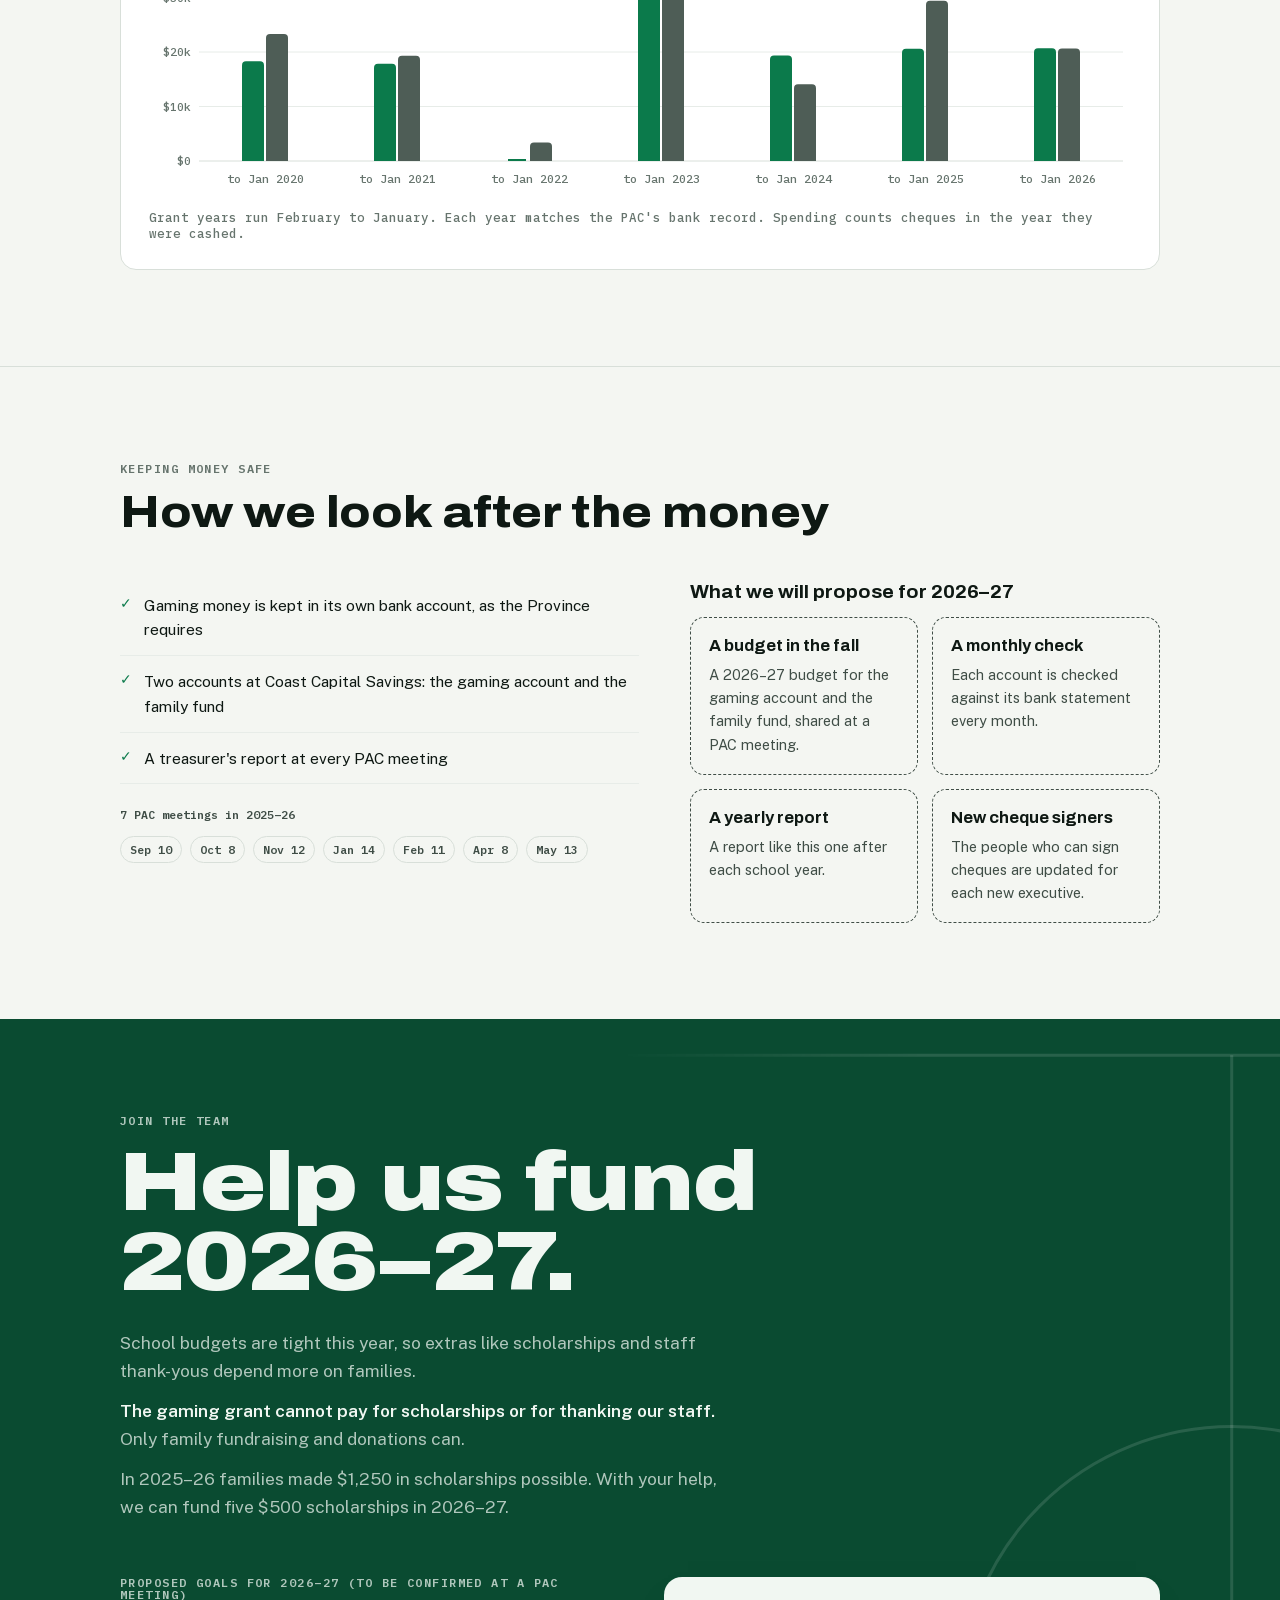
==== commit 7a8a30e5: "style: two short sentences in the accounts lede, Dry After Grad in what the gaming account pays for " ====
--- a/index.html
+++ b/index.html
@@ -482,7 +482,7 @@
 
   <section id="money">
     <div class="wrap">
-      <div class="sec-head"><p class="eyebrow">How PAC money works</p><h2>Two accounts, two jobs</h2><p class="lede">The PAC keeps two bank accounts at Coast Capital Savings, each with its own source of money and its own rules. This report covers both for the whole school year. Dry After Grad has its own committee and its own account; the PAC supports it from the gaming account.</p></div>
+      <div class="sec-head"><p class="eyebrow">How PAC money works</p><h2>Two accounts, two jobs</h2><p class="lede">The PAC keeps two bank accounts at Coast Capital Savings. Each one has its own source of money and its own rules. This report covers both for the whole school year. Dry After Grad has its own committee and its own account; the PAC supports it from the gaming account.</p></div>
       <div class="map" id="map"></div>
       <div class="rule-note"><span class="ic">!</span><p><b>The grant has limits.</b> Provincial rules do not allow gaming money to pay for scholarships, staff lunches or anything the school must provide for classes. That is why the family fund matters: it pays for the things the grant cannot.</p></div>
     </div>
